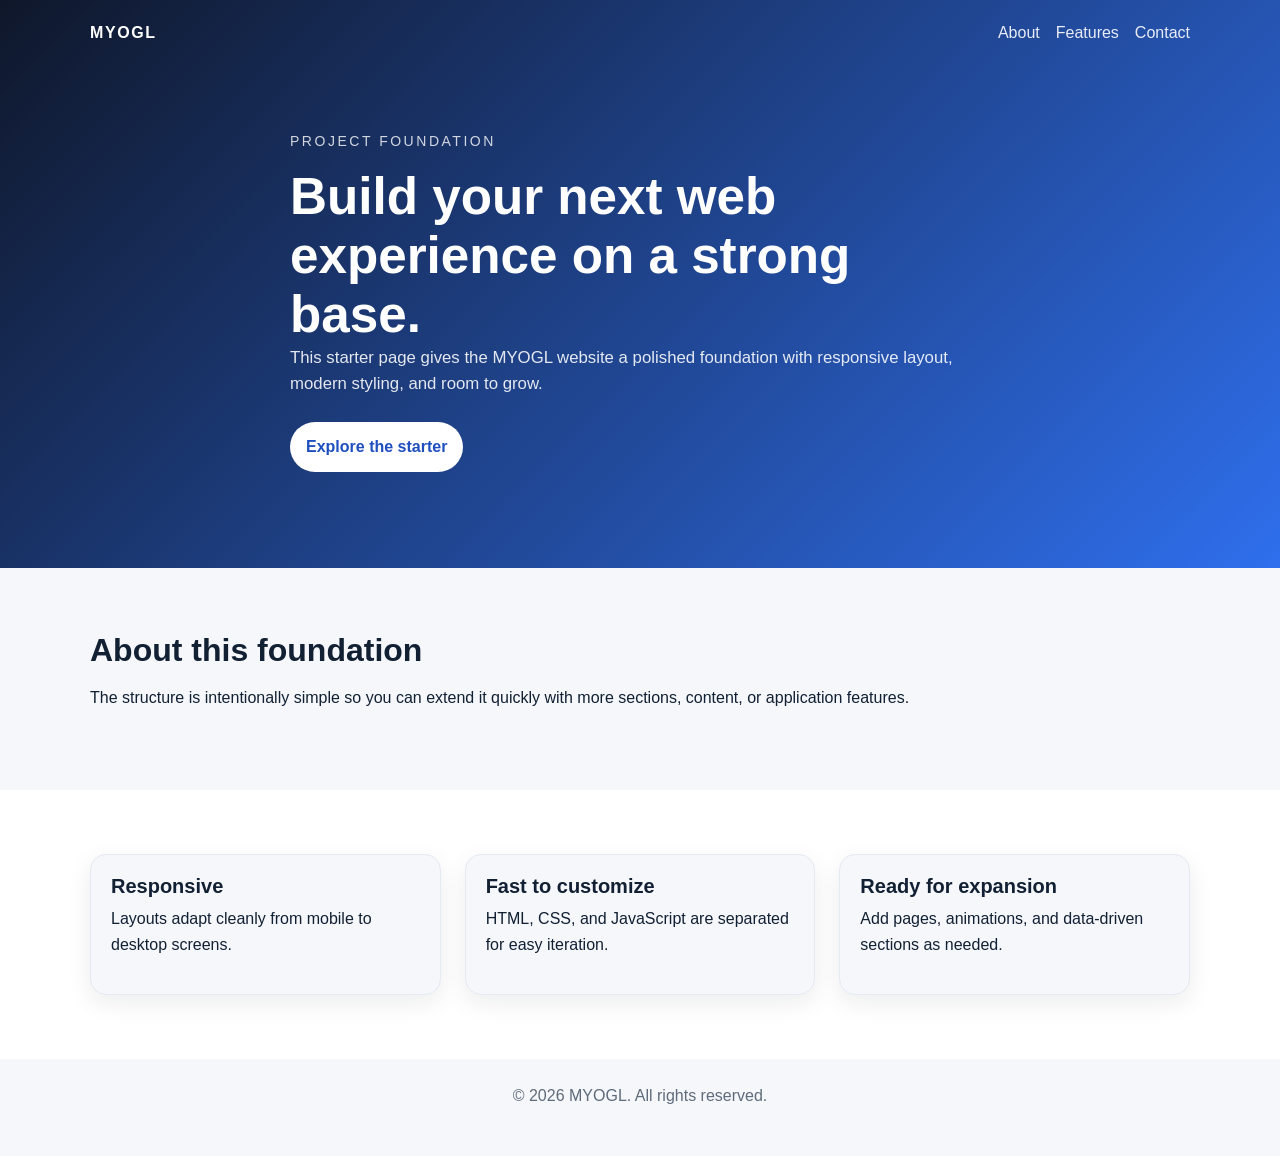
==== index.html @ d9d5124f "Create responsive header and homepage skeleton" ====
<!doctype html>
<html lang="en">
  <head>
    <meta charset="UTF-8" />
    <meta name="viewport" content="width=device-width, initial-scale=1.0" />
    <title>MYOGL | Modern Web Foundation</title>
    <meta
      name="description"
      content="A clean starting point for the MYOGL website project."
    />
    <link rel="stylesheet" href="styles.css" />
  </head>
  <body>
    <header class="hero">
      <nav class="nav container">
        <a class="brand" href="#">MYOGL</a>
        <div class="nav-links">
          <a href="#about">About</a>
          <a href="#features">Features</a>
          <a href="#contact">Contact</a>
        </div>
      </nav>

      <div class="container hero-content">
        <div>
          <p class="eyebrow">Project foundation</p>
          <h1>Build your next web experience on a strong base.</h1>
          <p class="lead">
            This starter page gives the MYOGL website a polished foundation with
            responsive layout, modern styling, and room to grow.
          </p>
          <a class="button" href="#features">Explore the starter</a>
        </div>
      </div>
    </header>

    <main>
      <section id="about" class="section container">
        <h2>About this foundation</h2>
        <p>
          The structure is intentionally simple so you can extend it quickly with
          more sections, content, or application features.
        </p>
      </section>

      <section id="features" class="section section-alt">
        <div class="container feature-grid">
          <article>
            <h3>Responsive</h3>
            <p>Layouts adapt cleanly from mobile to desktop screens.</p>
          </article>
          <article>
            <h3>Fast to customize</h3>
            <p>HTML, CSS, and JavaScript are separated for easy iteration.</p>
          </article>
          <article>
            <h3>Ready for expansion</h3>
            <p>Add pages, animations, and data-driven sections as needed.</p>
          </article>
        </div>
      </section>
    </main>

    <footer id="contact" class="footer">
      <div class="container">
        <p>© <span id="year"></span> MYOGL. All rights reserved.</p>
      </div>
    </footer>

    <script src="script.js"></script>
    <script src="assets/js/navigation.js"></script>
  </body>
</html>
---- styles.css ----
@import url("assets/css/variables.css");
@import url("assets/css/reset.css");
@import url("assets/css/base.css");
@import url("assets/css/typography.css");
@import url("assets/css/layout.css");
@import url("assets/css/navigation.css");
@import url("assets/css/responsive.css");

.eyebrow {
  text-transform: uppercase;
  letter-spacing: 0.18em;
  opacity: 0.8;
}

.lead {
  color: rgba(255, 255, 255, 0.88);
  margin-bottom: var(--space-6);
}

.button {
  display: inline-block;
  background: var(--color-white);
  color: var(--color-accent-dark);
  padding: var(--space-3) var(--space-4);
  border-radius: var(--radius-pill);
  text-decoration: none;
  font-weight: 600;
}

.feature-grid article {
  background: var(--color-bg);
  border: 1px solid var(--color-border);
  border-radius: var(--radius-lg);
  padding: var(--space-5);
  box-shadow: var(--shadow-sm);
}
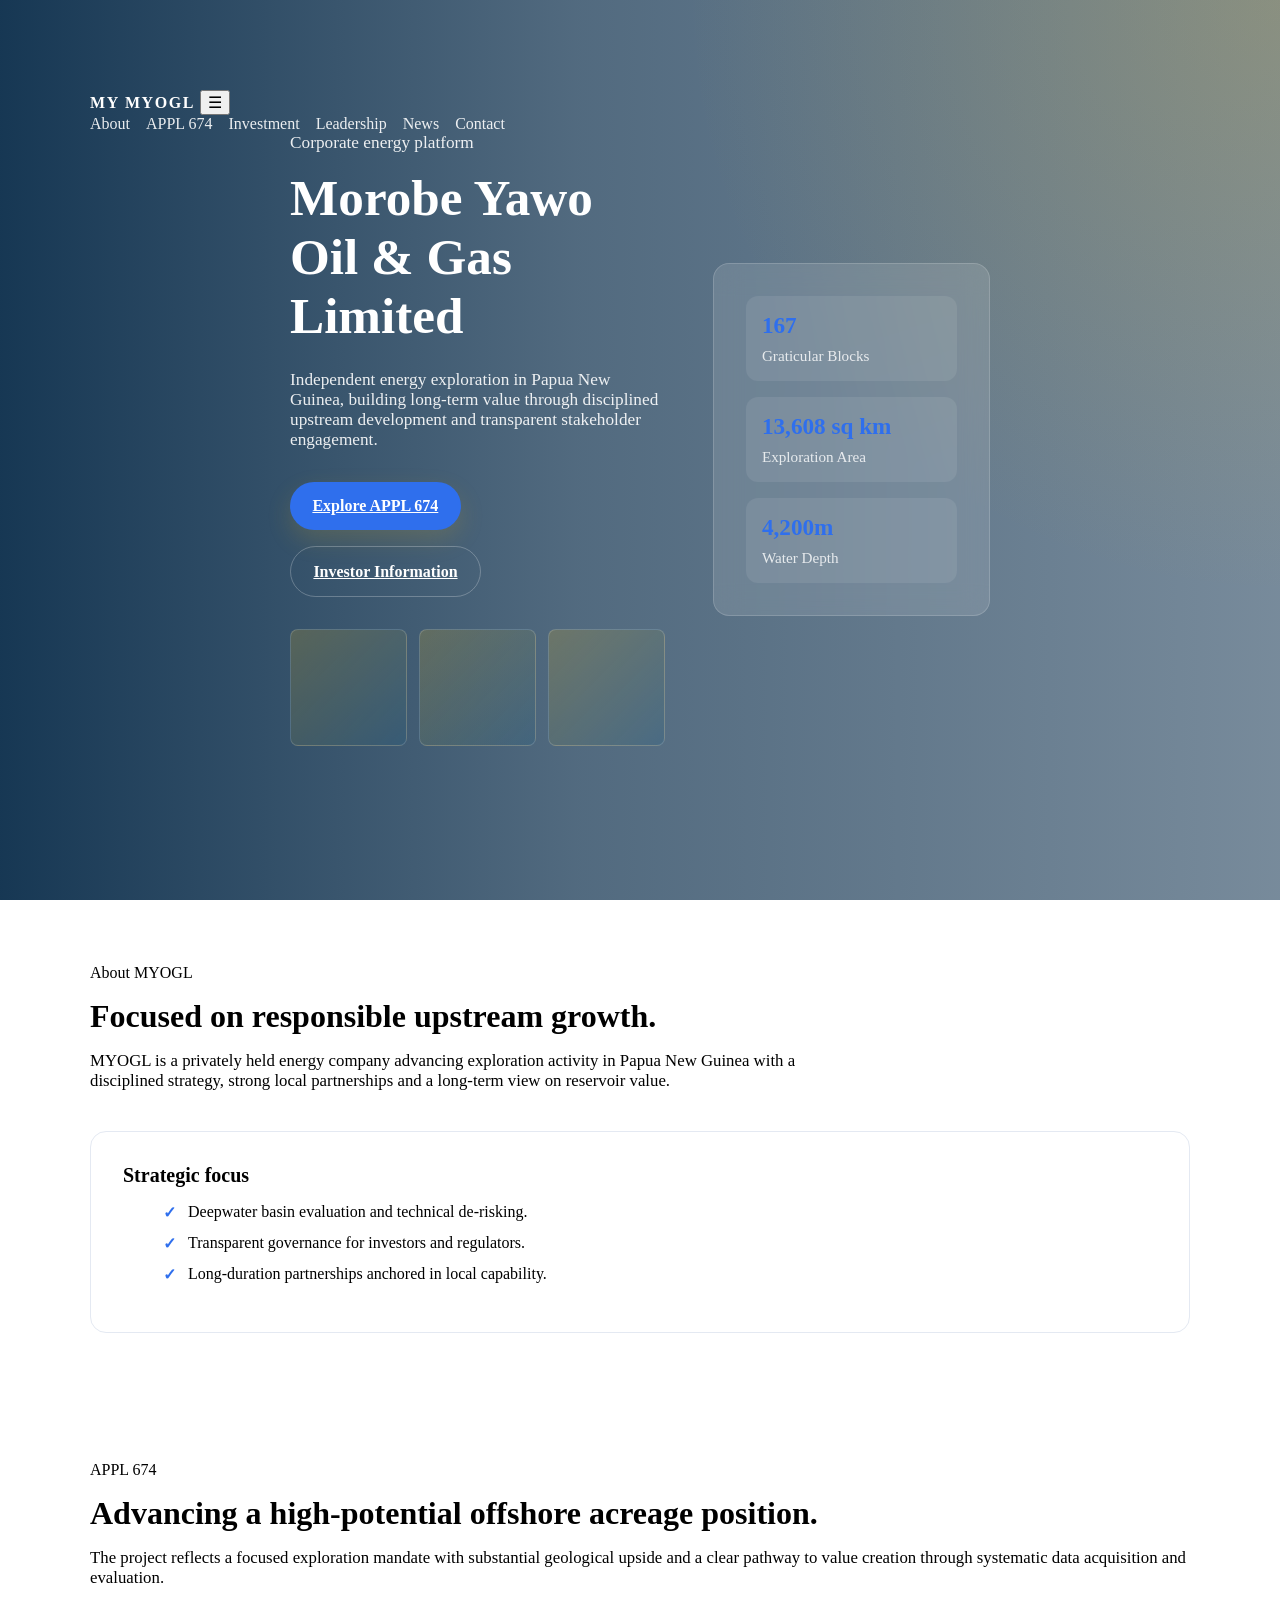
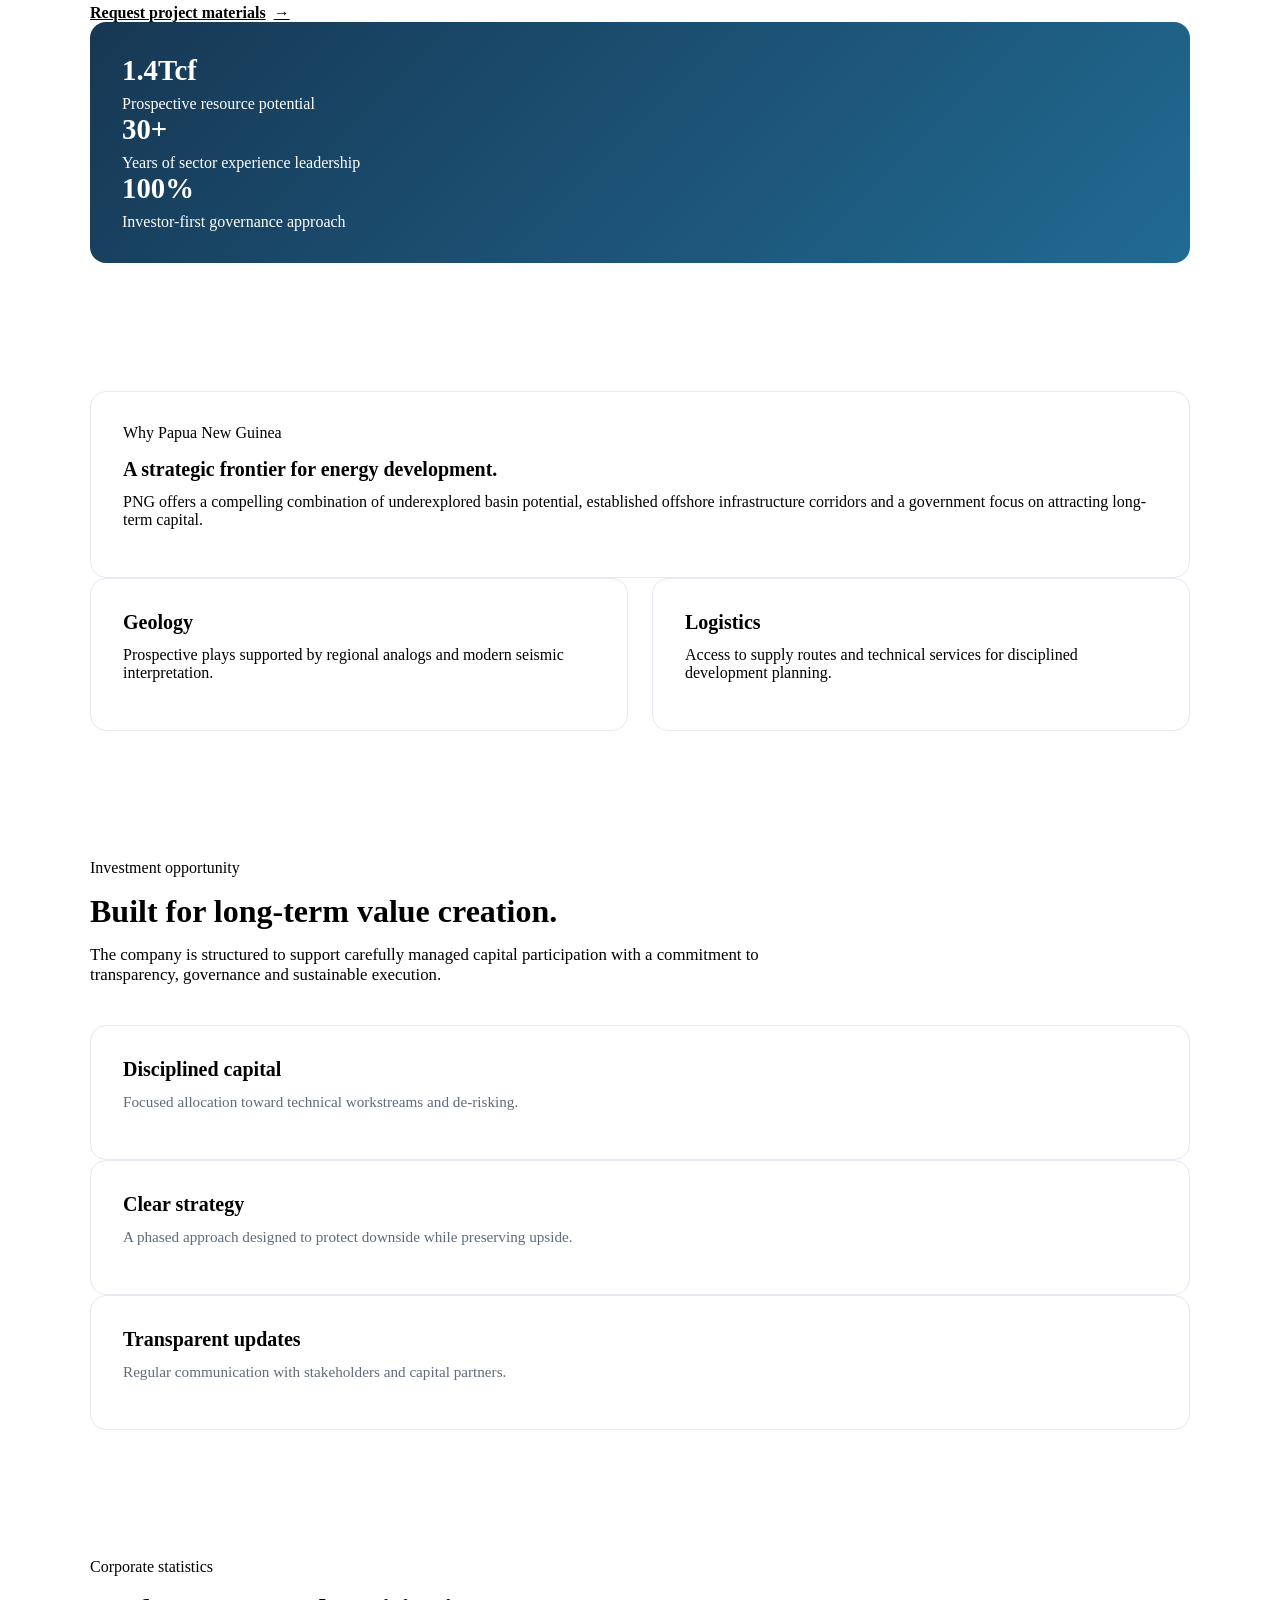
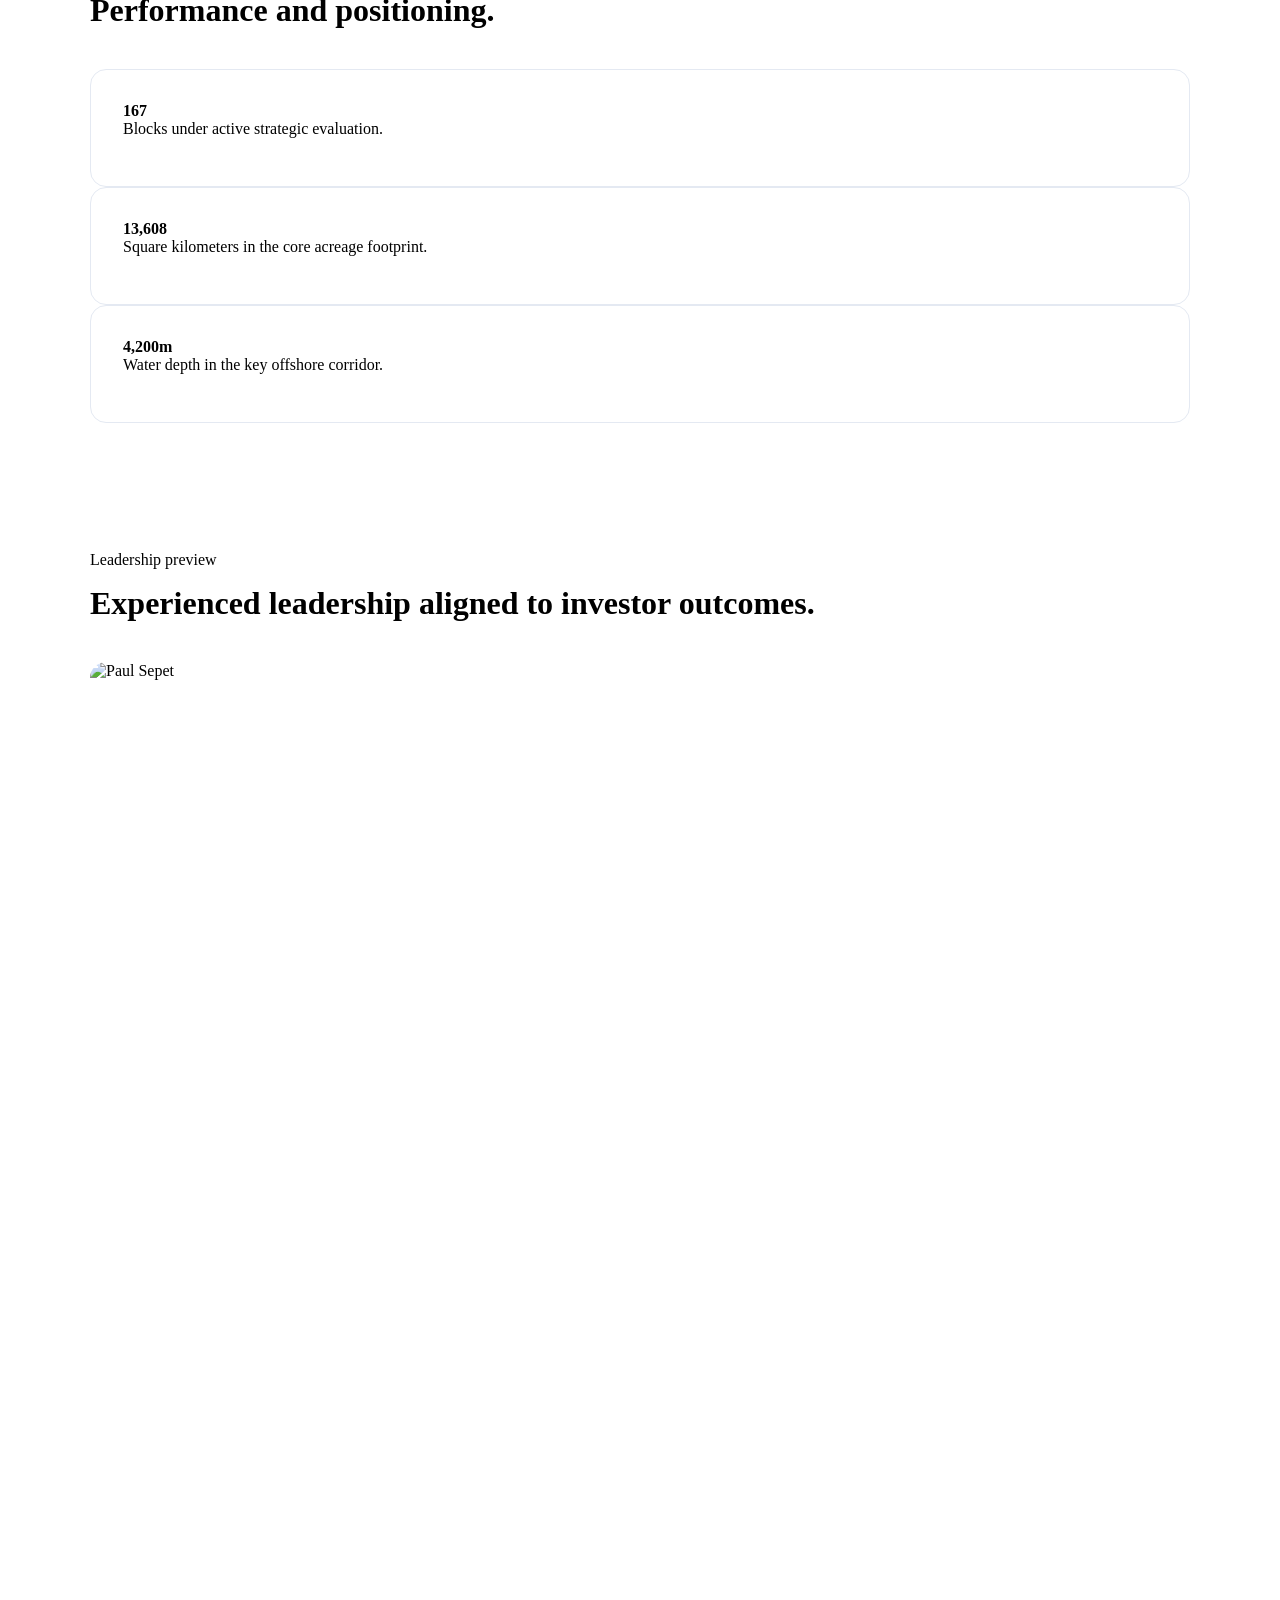
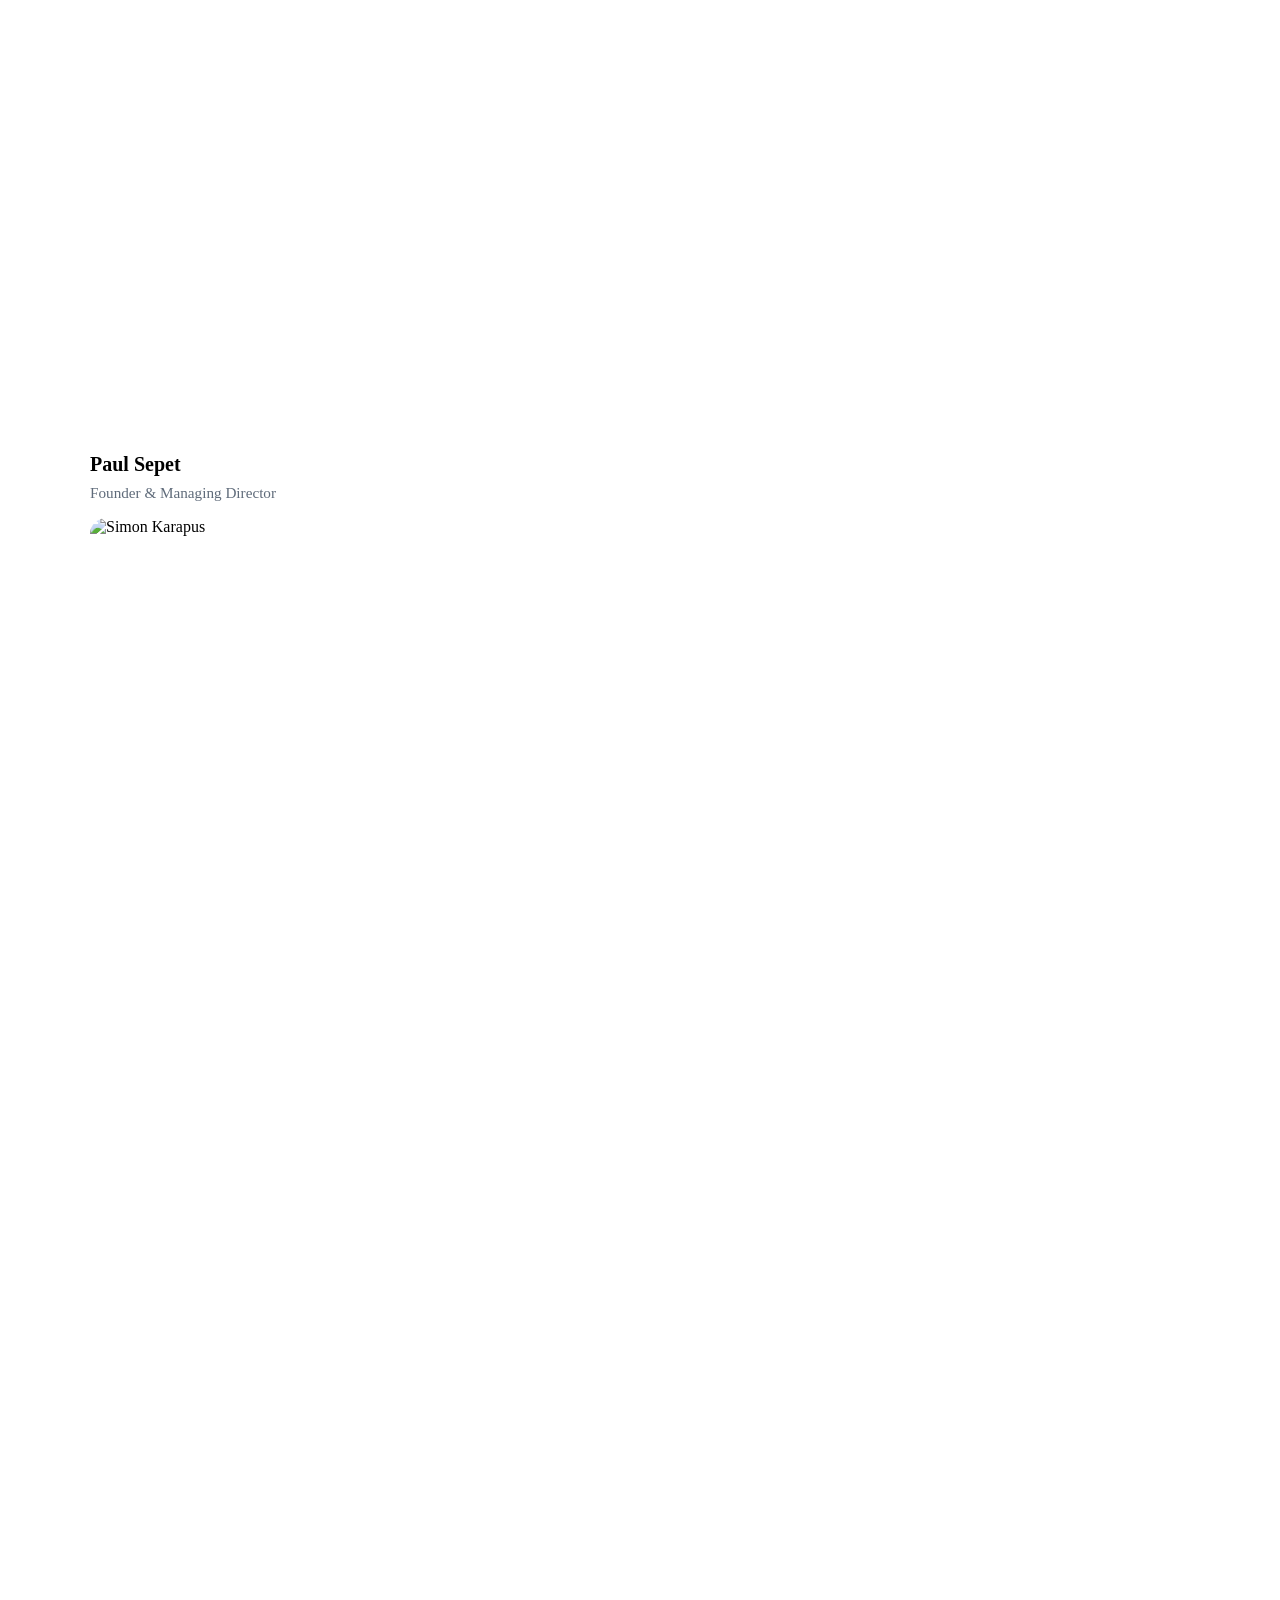
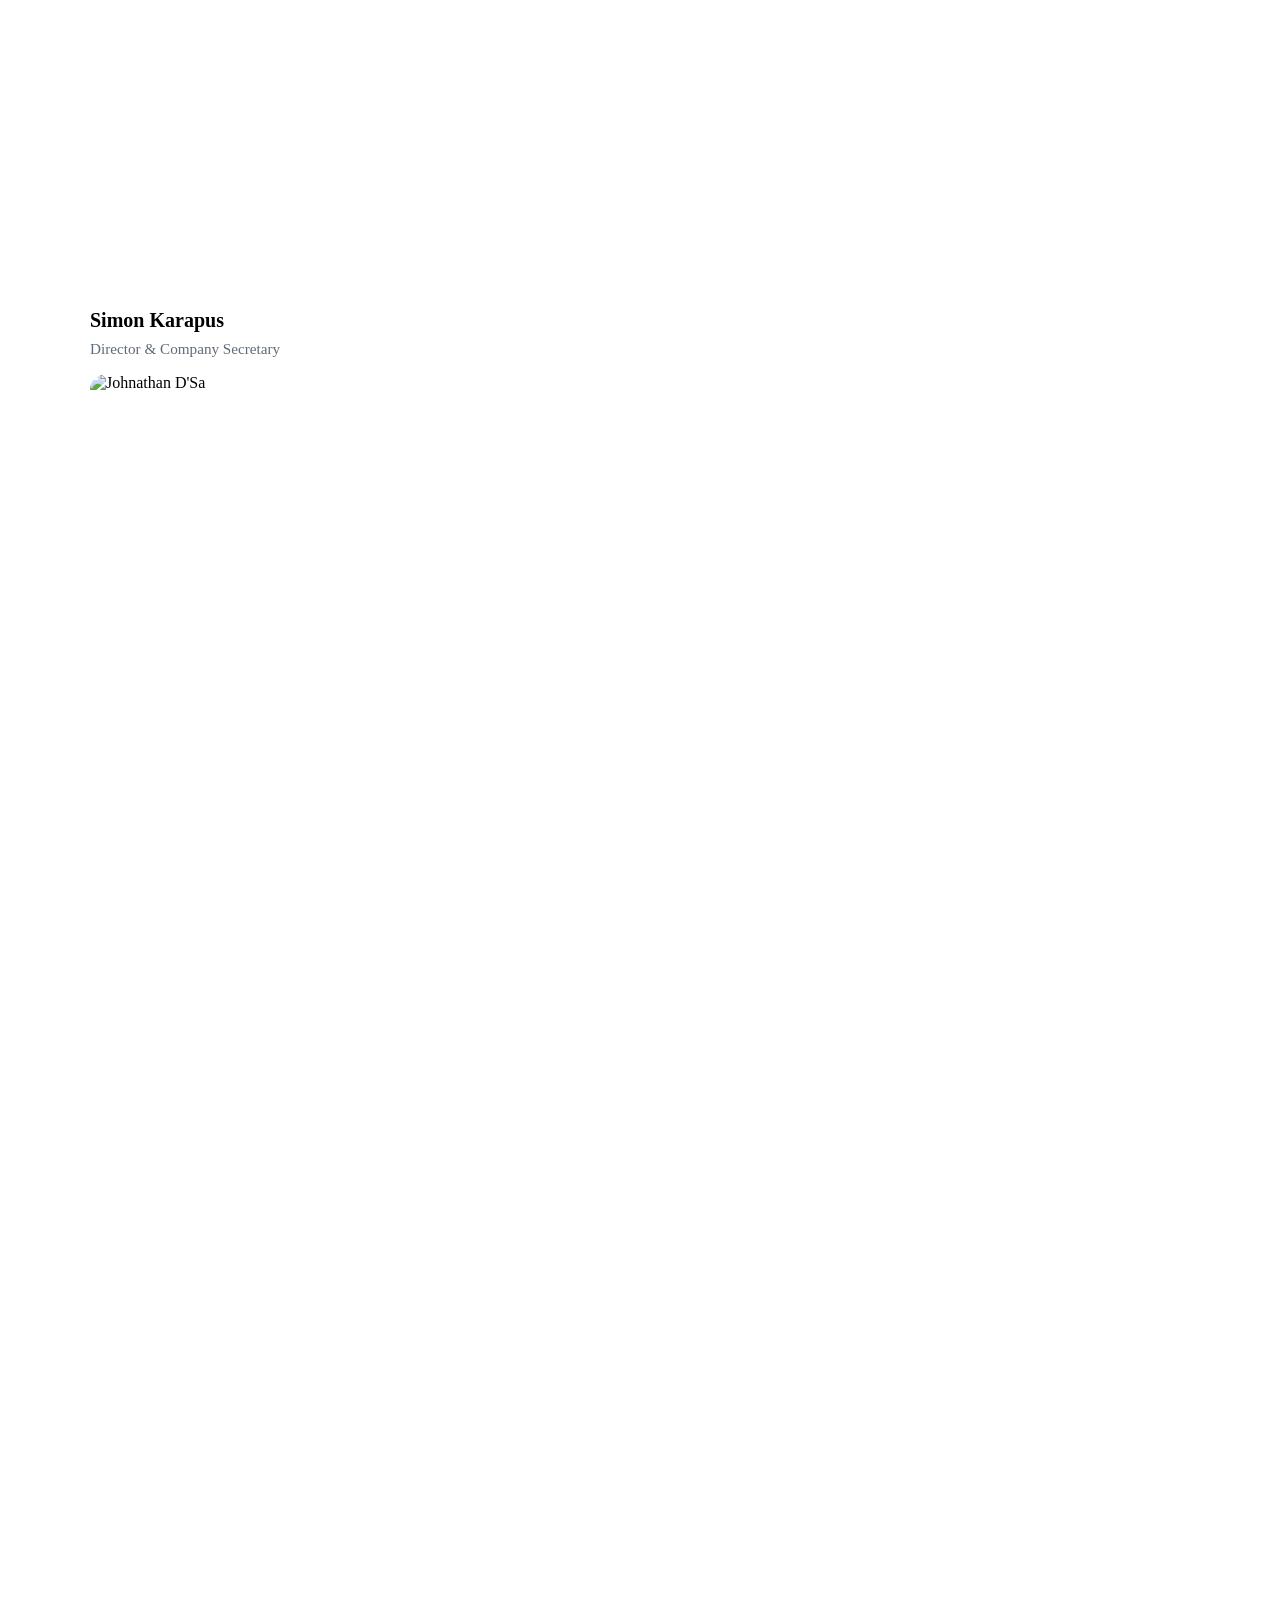
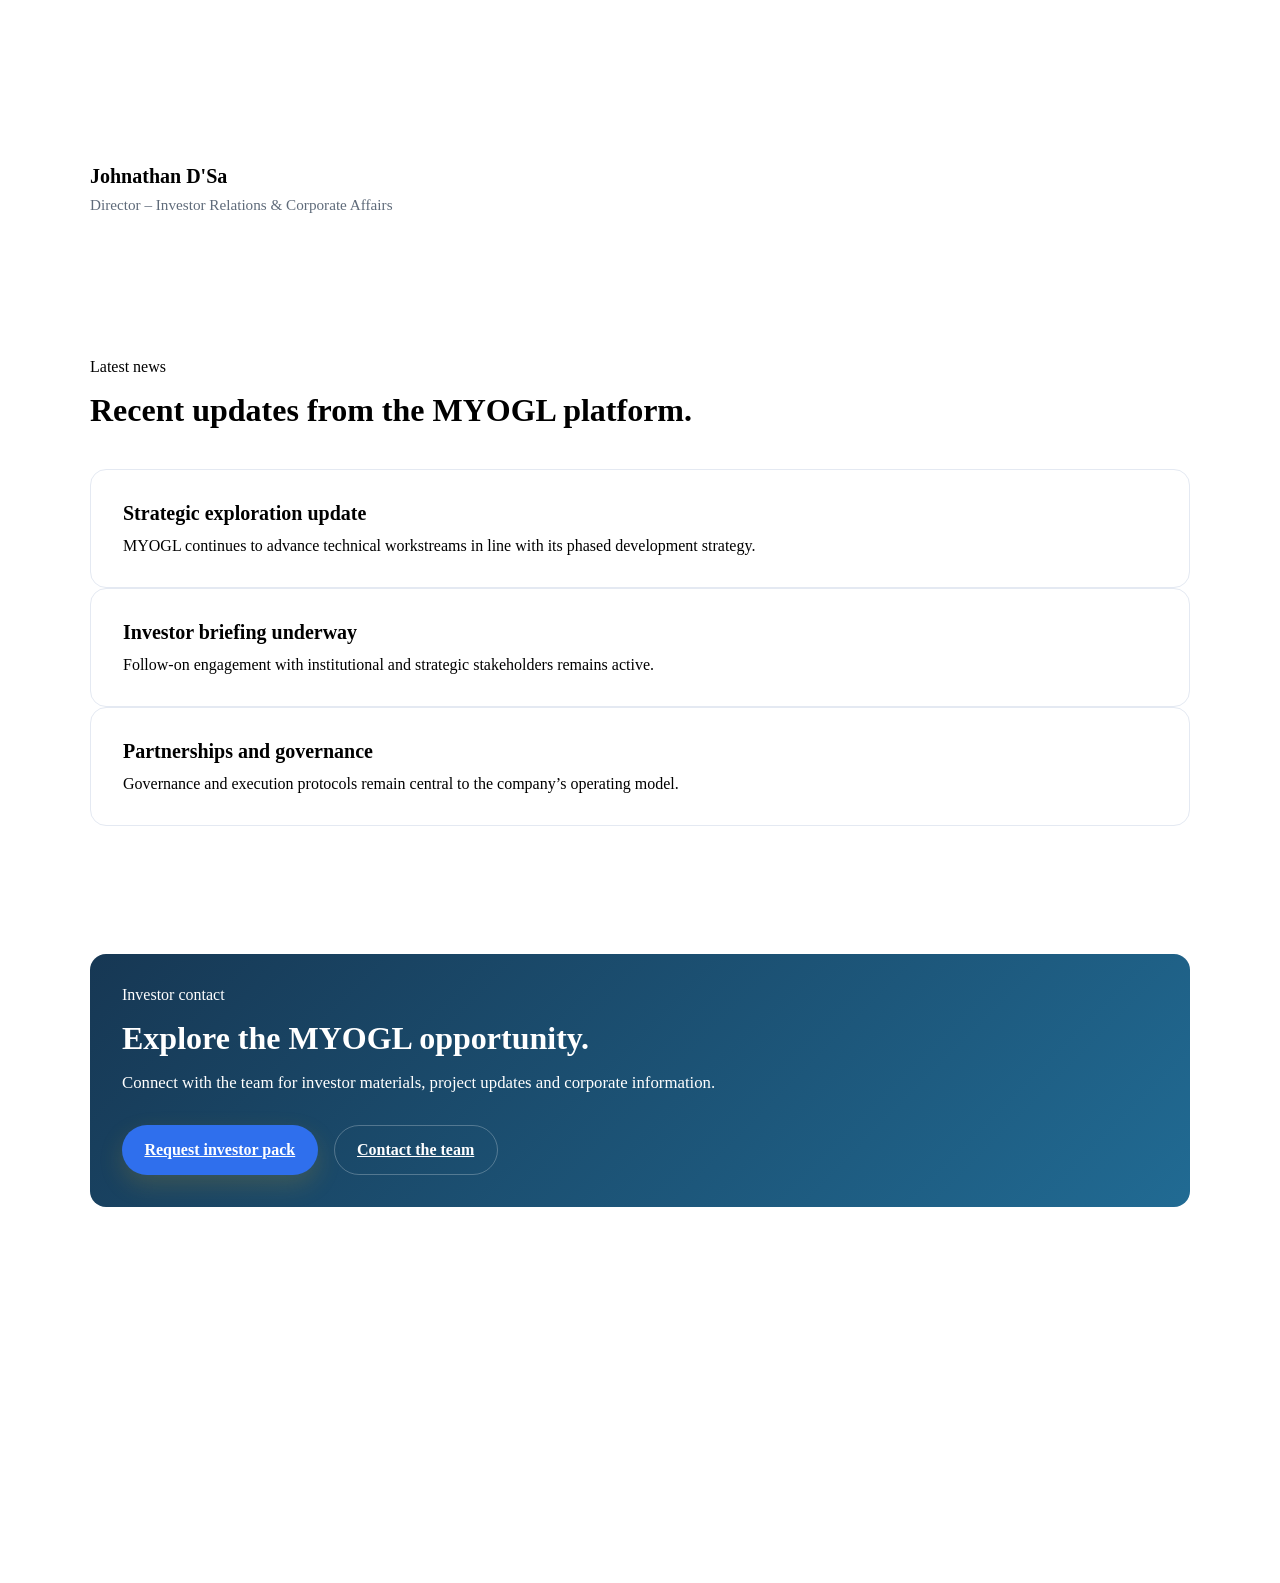
==== commit 30e29ddc: "Milestone 1 - Foundation generated by Copilot" ====
--- a/index.html
+++ b/index.html
@@ -3,71 +3,298 @@
   <head>
     <meta charset="UTF-8" />
     <meta name="viewport" content="width=device-width, initial-scale=1.0" />
-    <title>MYOGL | Modern Web Foundation</title>
-    <meta
-      name="description"
-      content="A clean starting point for the MYOGL website project."
-    />
+    <meta name="description" content="Morobe Yawo Oil & Gas Limited is an independent energy exploration company focused on Papua New Guinea and long-term value creation for investors." />
+    <meta name="keywords" content="MYOGL, oil and gas, Papua New Guinea, APPL 674, energy investment" />
+    <meta name="theme-color" content="#082b49" />
+    <title>MYOGL | Independent Energy Exploration in Papua New Guinea</title>
+    <link rel="preconnect" href="https://fonts.googleapis.com" />
+    <link rel="preconnect" href="https://fonts.gstatic.com" crossorigin />
+    <link href="https://fonts.googleapis.com/css2?family=Montserrat:wght@500;600;700;800&family=Open+Sans:wght@400;600;700&family=Roboto+Condensed:wght@700&display=swap" rel="stylesheet" />
     <link rel="stylesheet" href="styles.css" />
   </head>
   <body>
+    <!-- Header -->
     <header class="hero">
-      <nav class="nav container">
-        <a class="brand" href="#">MYOGL</a>
-        <div class="nav-links">
-          <a href="#about">About</a>
-          <a href="#features">Features</a>
-          <a href="#contact">Contact</a>
-        </div>
-      </nav>
+      <div class="site-header">
+        <div class="container navbar">
+          <a class="brand" href="#" aria-label="MYOGL home">
+            <span class="brand-mark">MY</span>
+            <span>MYOGL</span>
+          </a>
+          <button class="menu-toggle" aria-expanded="false" aria-controls="site-nav" aria-label="Open navigation">☰</button>
+          <nav id="site-nav" class="nav-links" aria-label="Primary navigation">
+            <a href="#about">About</a>
+            <a href="#appl674">APPL 674</a>
+            <a href="#investment">Investment</a>
+            <a href="#leadership">Leadership</a>
+            <a href="#news">News</a>
+            <a href="#contact">Contact</a>
+          </nav>
+        </div>
+      </div>
 
       <div class="container hero-content">
-        <div>
-          <p class="eyebrow">Project foundation</p>
-          <h1>Build your next web experience on a strong base.</h1>
-          <p class="lead">
-            This starter page gives the MYOGL website a polished foundation with
-            responsive layout, modern styling, and room to grow.
-          </p>
-          <a class="button" href="#features">Explore the starter</a>
+        <div class="hero-copy">
+          <p class="section-label">Corporate energy platform</p>
+          <h1>Morobe Yawo Oil &amp; Gas Limited</h1>
+          <p class="lead">Independent energy exploration in Papua New Guinea, building long-term value through disciplined upstream development and transparent stakeholder engagement.</p>
+          <div class="hero-actions">
+            <a class="button" href="#appl674">Explore APPL 674</a>
+            <a class="button-secondary" href="#investment">Investor Information</a>
+          </div>
+          <div class="hero-grid" aria-hidden="true">
+            <div class="hero-block"></div>
+            <div class="hero-block"></div>
+            <div class="hero-block"></div>
+          </div>
+        </div>
+
+        <div class="hero-panel reveal">
+          <div class="hero-stats">
+            <div class="hero-stat">
+              <span class="stat-number">167</span>
+              <span class="stat-label">Graticular Blocks</span>
+            </div>
+            <div class="hero-stat">
+              <span class="stat-number">13,608 sq km</span>
+              <span class="stat-label">Exploration Area</span>
+            </div>
+            <div class="hero-stat">
+              <span class="stat-number">4,200m</span>
+              <span class="stat-label">Water Depth</span>
+            </div>
+          </div>
         </div>
       </div>
     </header>
 
+    <!-- Main content -->
     <main>
-      <section id="about" class="section container">
-        <h2>About this foundation</h2>
-        <p>
-          The structure is intentionally simple so you can extend it quickly with
-          more sections, content, or application features.
-        </p>
-      </section>
-
-      <section id="features" class="section section-alt">
-        <div class="container feature-grid">
-          <article>
-            <h3>Responsive</h3>
-            <p>Layouts adapt cleanly from mobile to desktop screens.</p>
-          </article>
-          <article>
-            <h3>Fast to customize</h3>
-            <p>HTML, CSS, and JavaScript are separated for easy iteration.</p>
-          </article>
-          <article>
-            <h3>Ready for expansion</h3>
-            <p>Add pages, animations, and data-driven sections as needed.</p>
-          </article>
+      <!-- About section -->
+      <section id="about" class="section">
+        <div class="container two-column">
+          <div class="section-intro reveal">
+            <p class="section-label">About MYOGL</p>
+            <h2>Focused on responsible upstream growth.</h2>
+            <p class="lead">MYOGL is a privately held energy company advancing exploration activity in Papua New Guinea with a disciplined strategy, strong local partnerships and a long-term view on reservoir value.</p>
+          </div>
+          <div class="info-card reveal">
+            <h3 class="card-title">Strategic focus</h3>
+            <ul class="list-check">
+              <li>Deepwater basin evaluation and technical de-risking.</li>
+              <li>Transparent governance for investors and regulators.</li>
+              <li>Long-duration partnerships anchored in local capability.</li>
+            </ul>
+          </div>
+        </div>
+      </section>
+
+      <!-- APPL 674 section -->
+      <section id="appl674" class="section section-surface">
+        <div class="container two-column">
+          <div class="reveal">
+            <p class="section-label">APPL 674</p>
+            <h2>Advancing a high-potential offshore acreage position.</h2>
+            <p class="lead">The project reflects a focused exploration mandate with substantial geological upside and a clear pathway to value creation through systematic data acquisition and evaluation.</p>
+            <a class="link-arrow" href="#contact">Request project materials</a>
+          </div>
+          <div class="panel-accent reveal">
+            <div class="stats-grid">
+              <div class="metric">
+                <strong>1.4Tcf</strong>
+                <span>Prospective resource potential</span>
+              </div>
+              <div class="metric">
+                <strong>30+</strong>
+                <span>Years of sector experience leadership</span>
+              </div>
+              <div class="metric">
+                <strong>100%</strong>
+                <span>Investor-first governance approach</span>
+              </div>
+            </div>
+          </div>
+        </div>
+      </section>
+
+      <!-- PNG section -->
+      <section class="section">
+        <div class="container grid-2">
+          <div class="info-card reveal">
+            <p class="section-label">Why Papua New Guinea</p>
+            <h3 class="card-title">A strategic frontier for energy development.</h3>
+            <p>PNG offers a compelling combination of underexplored basin potential, established offshore infrastructure corridors and a government focus on attracting long-term capital.</p>
+          </div>
+          <div class="card-list two reveal">
+            <div class="info-card">
+              <h3 class="card-title">Geology</h3>
+              <p>Prospective plays supported by regional analogs and modern seismic interpretation.</p>
+            </div>
+            <div class="info-card">
+              <h3 class="card-title">Logistics</h3>
+              <p>Access to supply routes and technical services for disciplined development planning.</p>
+            </div>
+          </div>
+        </div>
+      </section>
+
+      <!-- Investment section -->
+      <section id="investment" class="section section-surface">
+        <div class="container section-grid">
+          <div class="section-intro reveal">
+            <p class="section-label">Investment opportunity</p>
+            <h2>Built for long-term value creation.</h2>
+            <p class="lead">The company is structured to support carefully managed capital participation with a commitment to transparency, governance and sustainable execution.</p>
+          </div>
+          <div class="grid-3 reveal">
+            <div class="stat-card">
+              <h3 class="card-title">Disciplined capital</h3>
+              <p class="card-meta">Focused allocation toward technical workstreams and de-risking.</p>
+            </div>
+            <div class="stat-card">
+              <h3 class="card-title">Clear strategy</h3>
+              <p class="card-meta">A phased approach designed to protect downside while preserving upside.</p>
+            </div>
+            <div class="stat-card">
+              <h3 class="card-title">Transparent updates</h3>
+              <p class="card-meta">Regular communication with stakeholders and capital partners.</p>
+            </div>
+          </div>
+        </div>
+      </section>
+
+      <!-- Corporate statistics -->
+      <section class="section">
+        <div class="container section-grid">
+          <div class="section-intro reveal">
+            <p class="section-label">Corporate statistics</p>
+            <h2>Performance and positioning.</h2>
+          </div>
+          <div class="stats-grid reveal">
+            <div class="stat-card">
+              <strong>167</strong>
+              <p>Blocks under active strategic evaluation.</p>
+            </div>
+            <div class="stat-card">
+              <strong>13,608</strong>
+              <p>Square kilometers in the core acreage footprint.</p>
+            </div>
+            <div class="stat-card">
+              <strong>4,200m</strong>
+              <p>Water depth in the key offshore corridor.</p>
+            </div>
+          </div>
+        </div>
+      </section>
+
+      <!-- Leadership preview -->
+      <section id="leadership" class="section section-surface">
+        <div class="container section-grid">
+          <div class="section-intro reveal">
+            <p class="section-label">Leadership preview</p>
+            <h2>Experienced leadership aligned to investor outcomes.</h2>
+          </div>
+          <div class="grid-3 reveal">
+            <article class="leadership-card">
+              <img src="images/leadership/paul-sepet.jpg" alt="Paul Sepet" />
+              <div>
+                <h3>Paul Sepet</h3>
+                <p class="card-meta">Founder &amp; Managing Director</p>
+              </div>
+            </article>
+            <article class="leadership-card">
+              <img src="images/leadership/simon-karapus.jpg" alt="Simon Karapus" />
+              <div>
+                <h3>Simon Karapus</h3>
+                <p class="card-meta">Director &amp; Company Secretary</p>
+              </div>
+            </article>
+            <article class="leadership-card">
+              <img src="images/leadership/johnathan-dsa.jpg" alt="Johnathan D'Sa" />
+              <div>
+                <h3>Johnathan D'Sa</h3>
+                <p class="card-meta">Director – Investor Relations &amp; Corporate Affairs</p>
+              </div>
+            </article>
+          </div>
+        </div>
+      </section>
+
+      <!-- News -->
+      <section id="news" class="section">
+        <div class="container section-grid">
+          <div class="section-intro reveal">
+            <p class="section-label">Latest news</p>
+            <h2>Recent updates from the MYOGL platform.</h2>
+          </div>
+          <div class="grid-3 reveal">
+            <article class="news-card">
+              <h3 class="card-title">Strategic exploration update</h3>
+              <p>MYOGL continues to advance technical workstreams in line with its phased development strategy.</p>
+            </article>
+            <article class="news-card">
+              <h3 class="card-title">Investor briefing underway</h3>
+              <p>Follow-on engagement with institutional and strategic stakeholders remains active.</p>
+            </article>
+            <article class="news-card">
+              <h3 class="card-title">Partnerships and governance</h3>
+              <p>Governance and execution protocols remain central to the company’s operating model.</p>
+            </article>
+          </div>
+        </div>
+      </section>
+
+      <!-- CTA -->
+      <section id="contact" class="section">
+        <div class="container">
+          <div class="panel-accent reveal">
+            <div class="two-column">
+              <div>
+                <p class="section-label">Investor contact</p>
+                <h2>Explore the MYOGL opportunity.</h2>
+                <p class="lead">Connect with the team for investor materials, project updates and corporate information.</p>
+              </div>
+              <div class="hero-actions">
+                <a class="button" href="mailto:investors@myogl.com">Request investor pack</a>
+                <a class="button-secondary" href="mailto:contact@myogl.com">Contact the team</a>
+              </div>
+            </div>
+          </div>
         </div>
       </section>
     </main>
 
-    <footer id="contact" class="footer">
-      <div class="container">
-        <p>© <span id="year"></span> MYOGL. All rights reserved.</p>
+    <!-- Footer -->
+    <footer class="site-footer">
+      <div class="container footer-grid">
+        <div>
+          <h3>MYOGL</h3>
+          <p>Independent energy exploration in Papua New Guinea.</p>
+        </div>
+        <div>
+          <h3>Explore</h3>
+          <div class="footer-nav">
+            <a href="#about">About</a>
+            <a href="#appl674">APPL 674</a>
+            <a href="#investment">Investment</a>
+          </div>
+        </div>
+        <div>
+          <h3>Contact</h3>
+          <div class="footer-nav">
+            <a href="mailto:contact@myogl.com">contact@myogl.com</a>
+            <a href="tel:+67500000000">+675 0000 0000</a>
+            <a href="#">Port Moresby, PNG</a>
+          </div>
+        </div>
+      </div>
+      <div class="container footer-note">
+        <p>© 2026 MYOGL. All rights reserved. <a href="#">Privacy</a> · <a href="#">Disclaimer</a></p>
       </div>
     </footer>
 
-    <script src="script.js"></script>
     <script src="assets/js/navigation.js"></script>
+    <script src="assets/js/animations.js"></script>
+    <script src="assets/js/main.js"></script>
   </body>
 </html>
--- a/styles.css
+++ b/styles.css
@@ -1,36 +1 @@
-@import url("assets/css/variables.css");
-@import url("assets/css/reset.css");
-@import url("assets/css/base.css");
-@import url("assets/css/typography.css");
-@import url("assets/css/layout.css");
-@import url("assets/css/navigation.css");
-@import url("assets/css/responsive.css");
-
-.eyebrow {
-  text-transform: uppercase;
-  letter-spacing: 0.18em;
-  opacity: 0.8;
-}
-
-.lead {
-  color: rgba(255, 255, 255, 0.88);
-  margin-bottom: var(--space-6);
-}
-
-.button {
-  display: inline-block;
-  background: var(--color-white);
-  color: var(--color-accent-dark);
-  padding: var(--space-3) var(--space-4);
-  border-radius: var(--radius-pill);
-  text-decoration: none;
-  font-weight: 600;
-}
-
-.feature-grid article {
-  background: var(--color-bg);
-  border: 1px solid var(--color-border);
-  border-radius: var(--radius-lg);
-  padding: var(--space-5);
-  box-shadow: var(--shadow-sm);
-}
+@import url("assets/css/style.css");
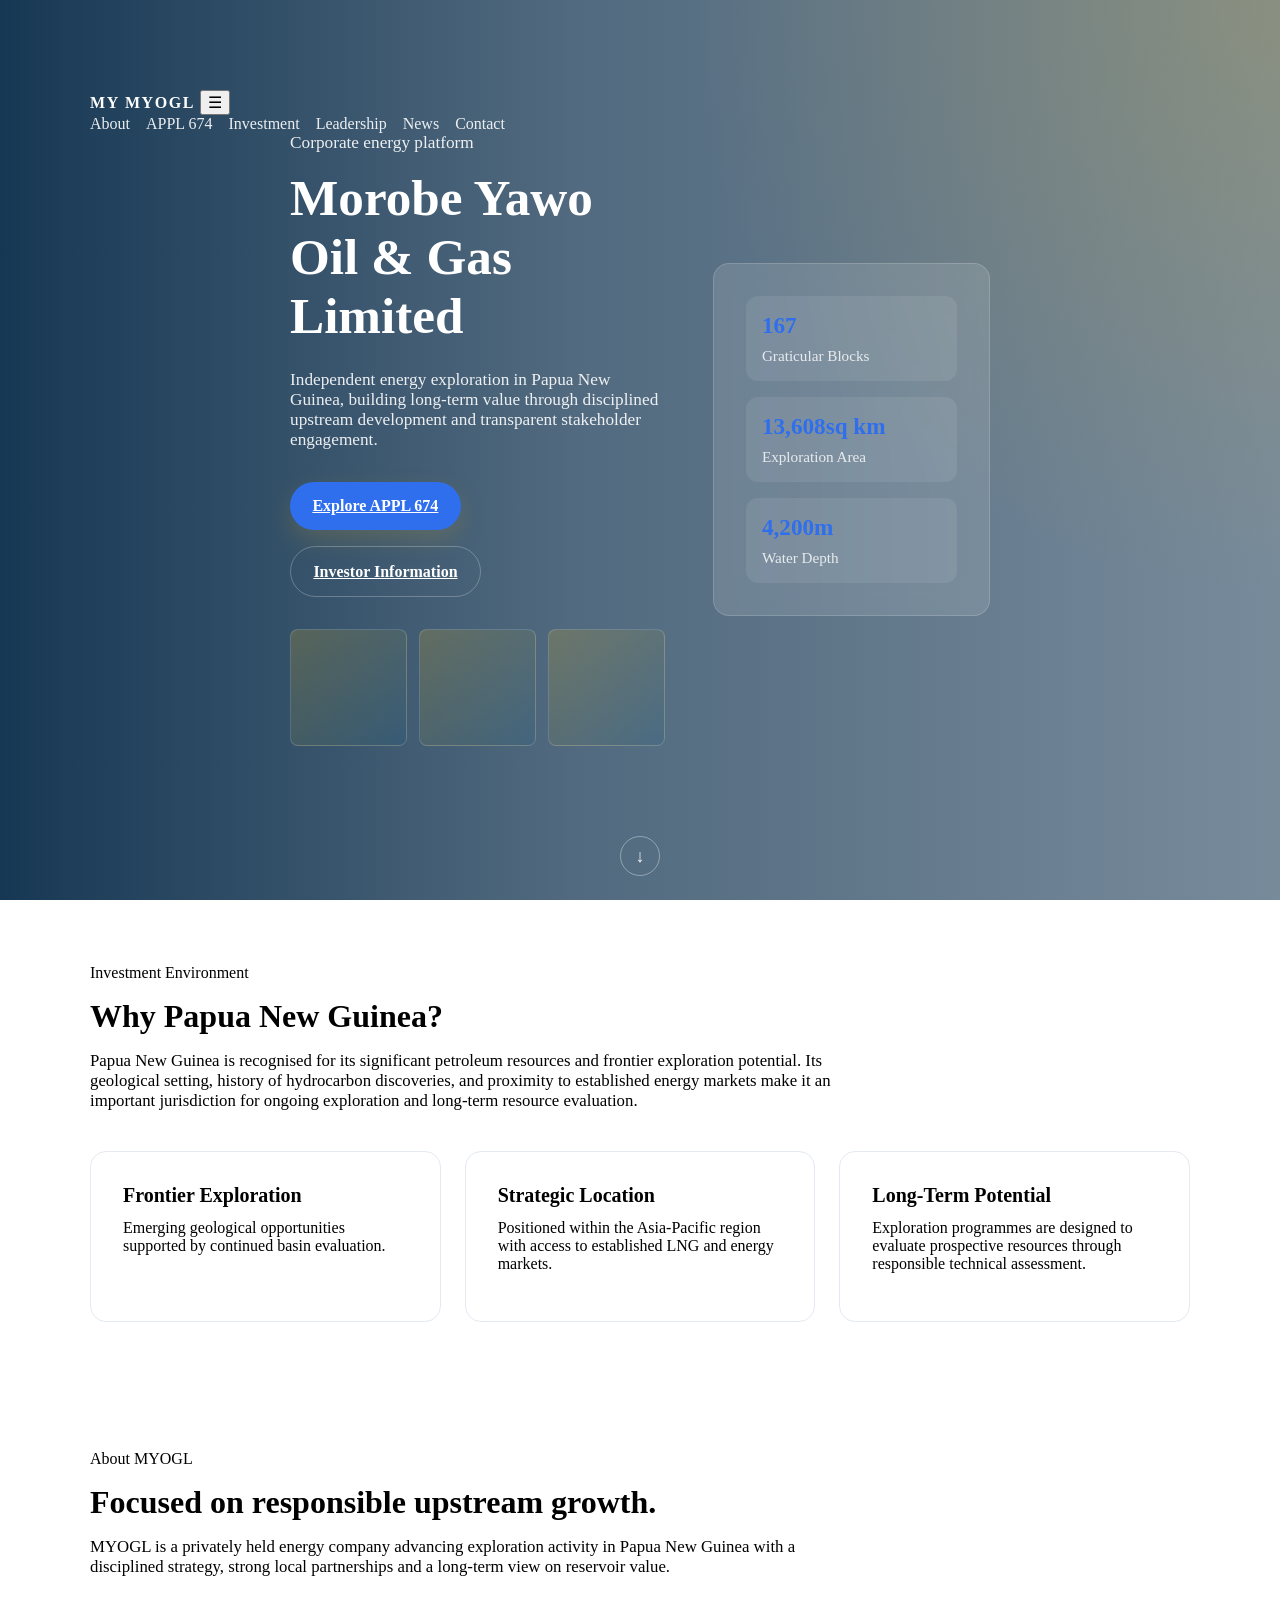
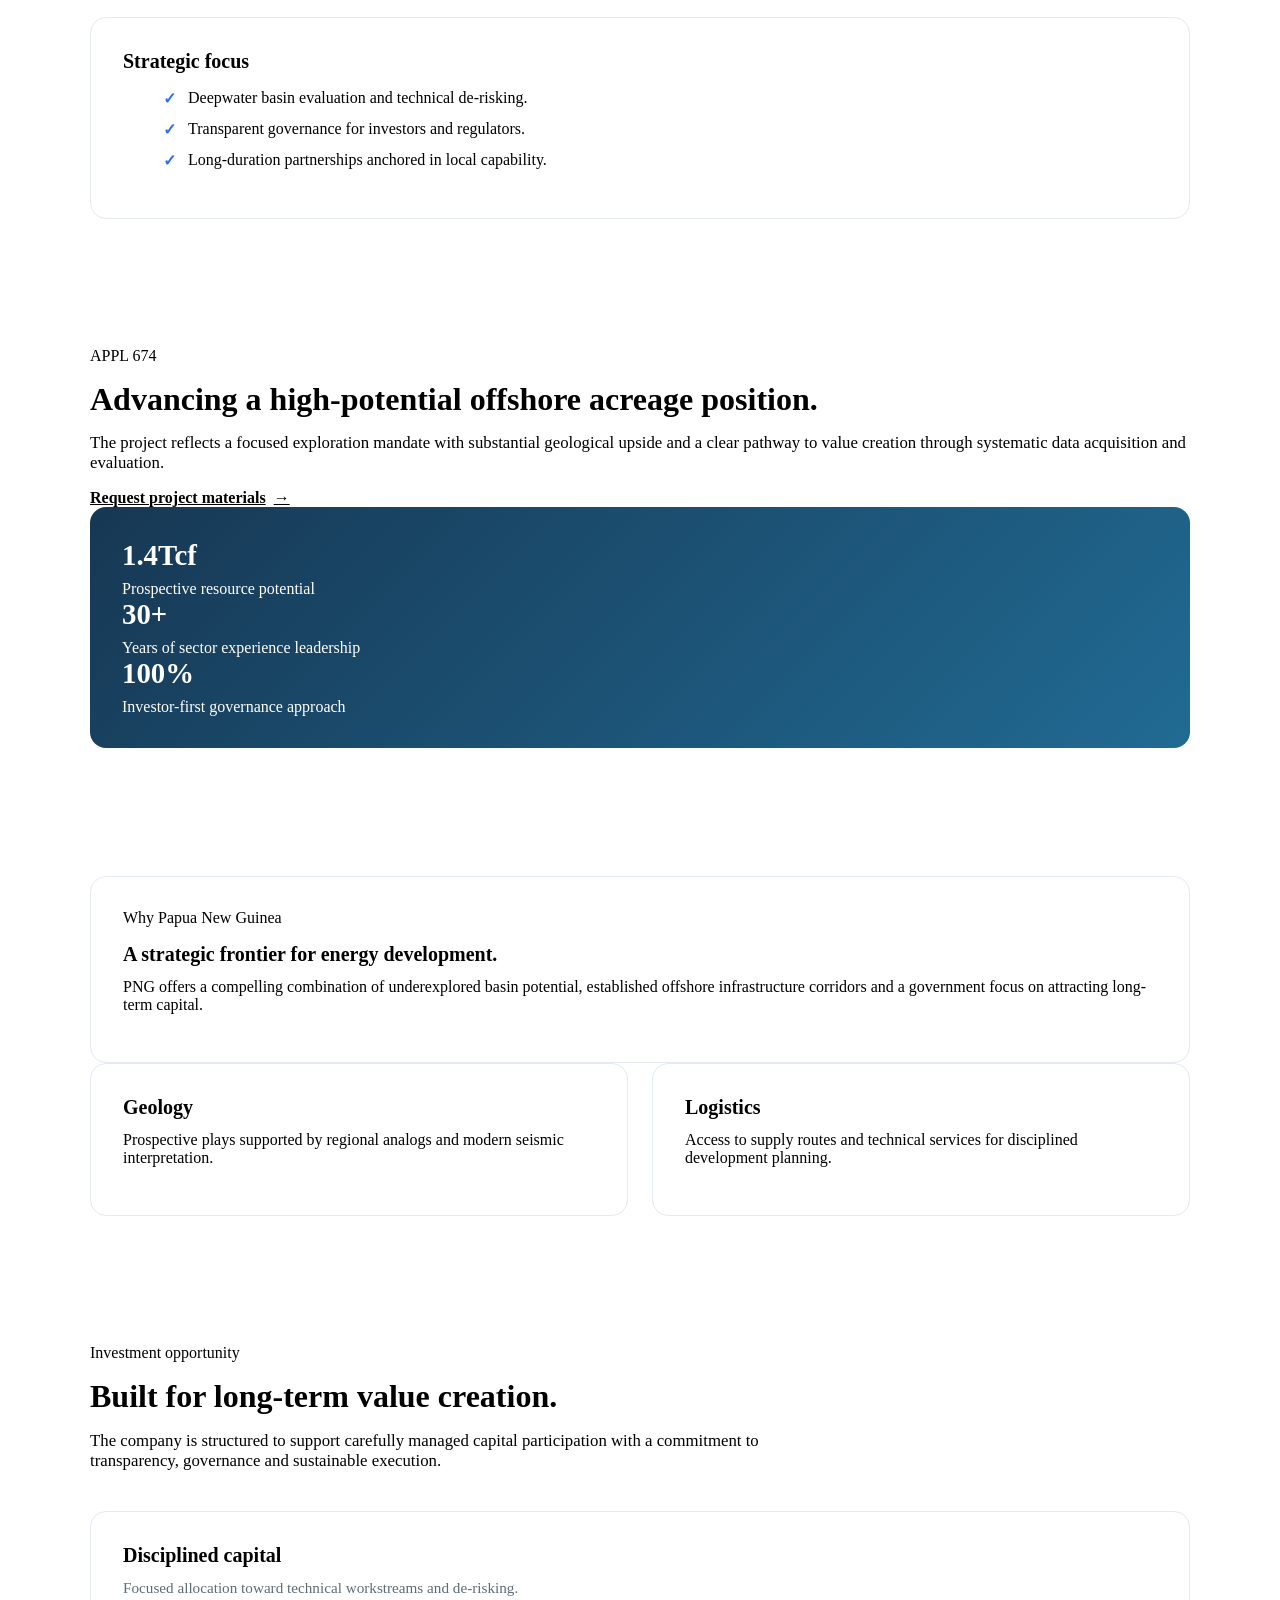
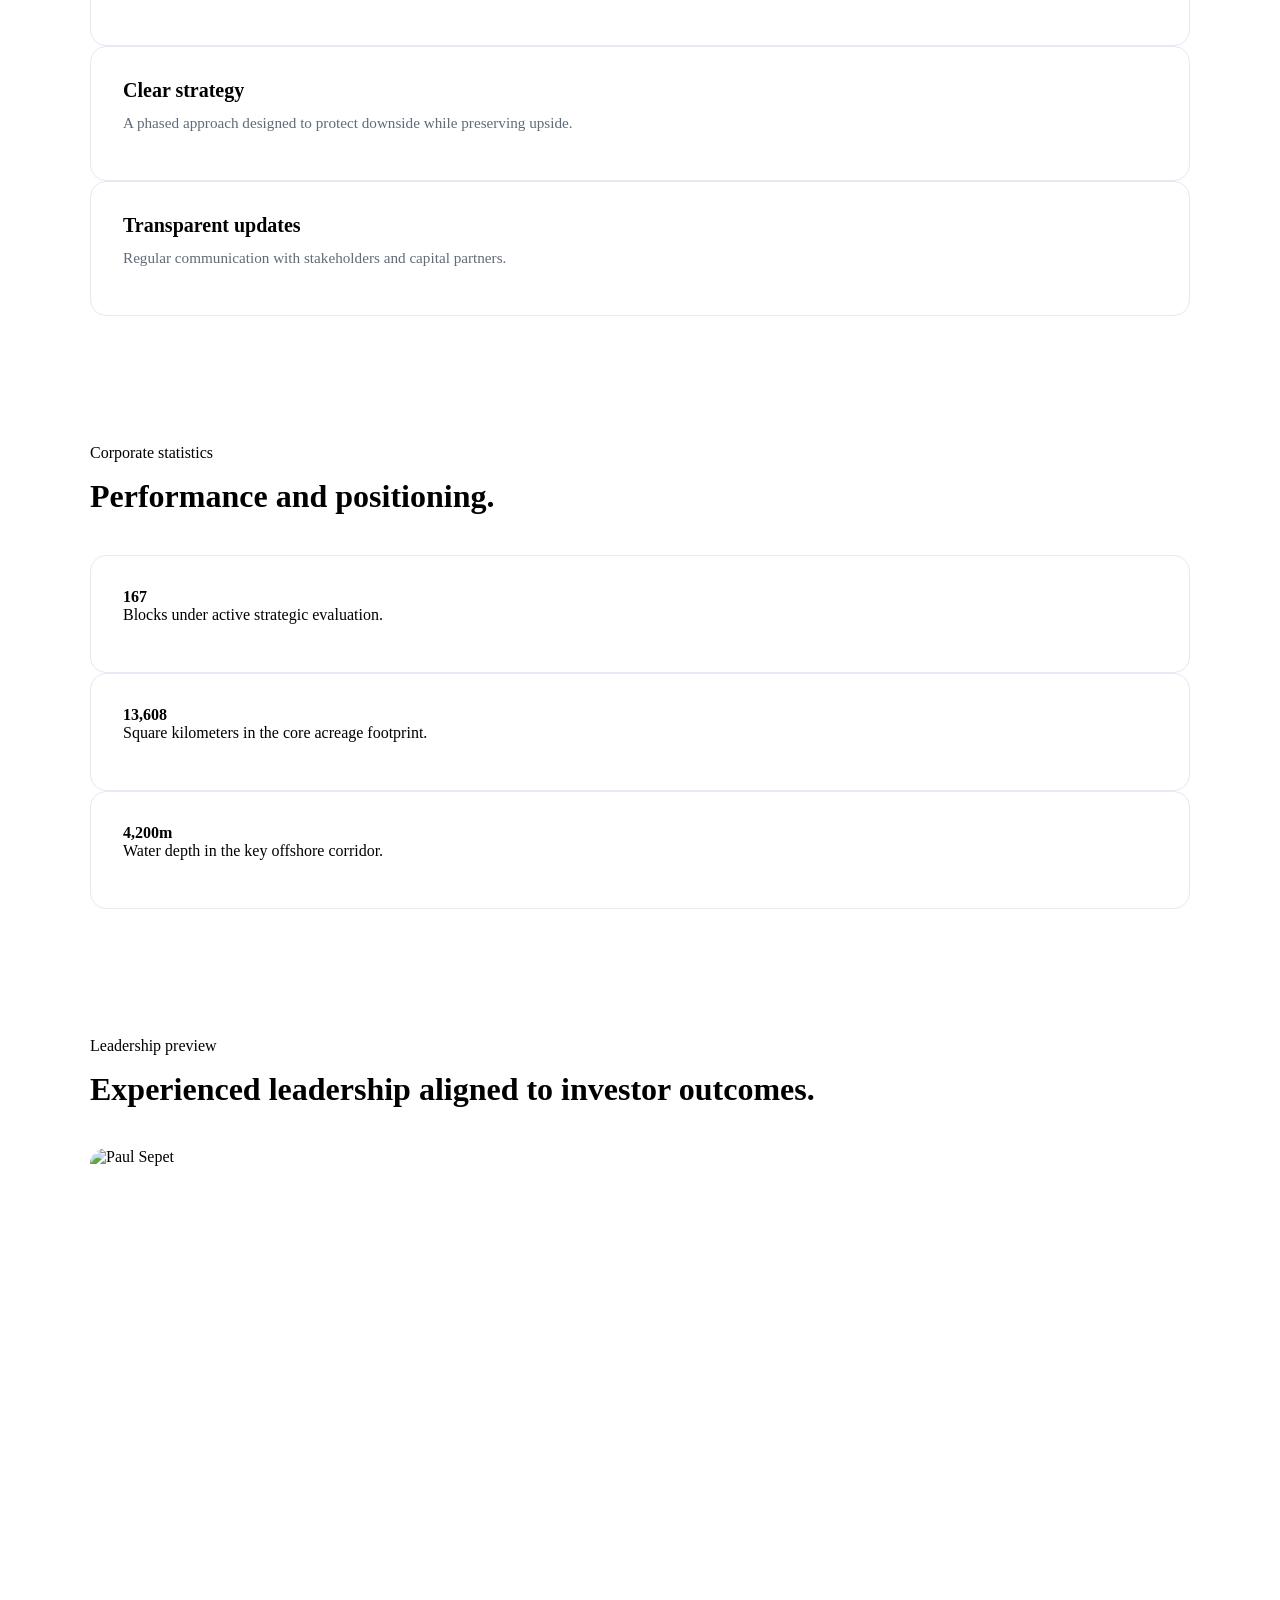
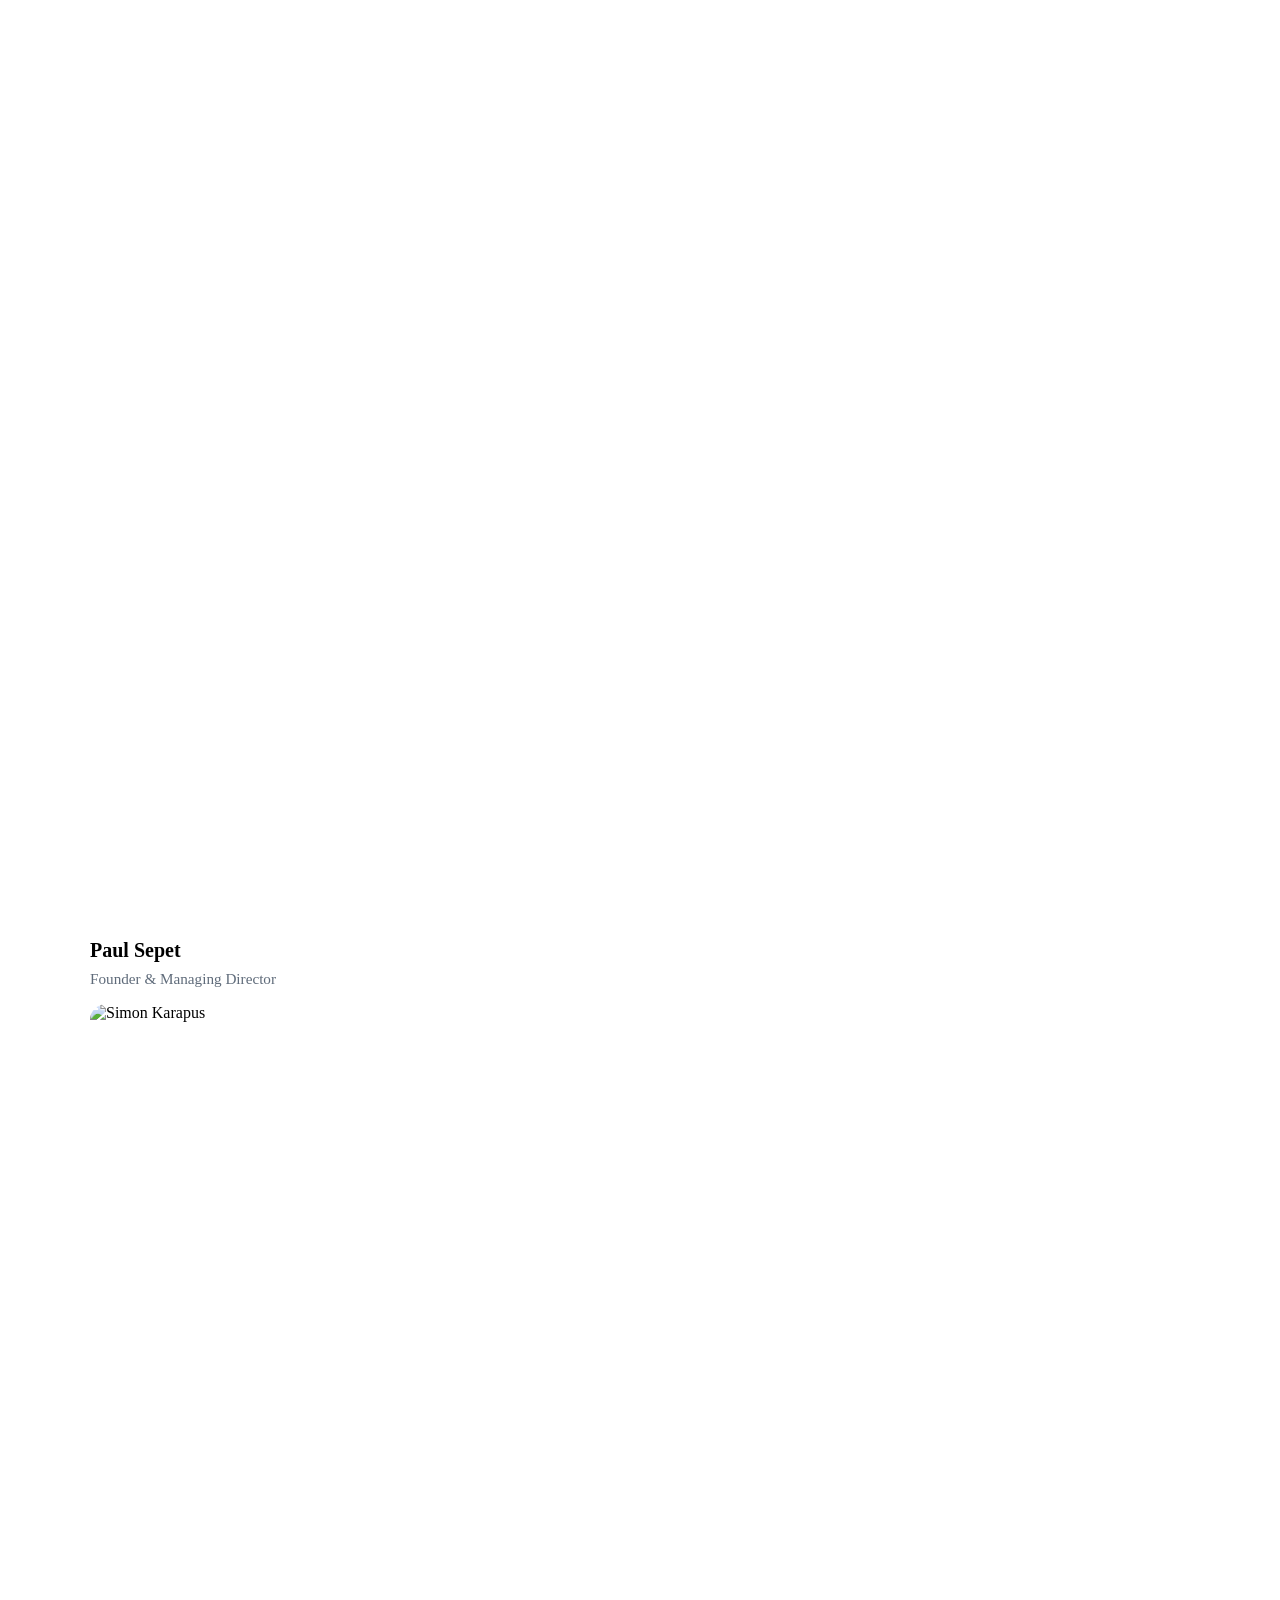
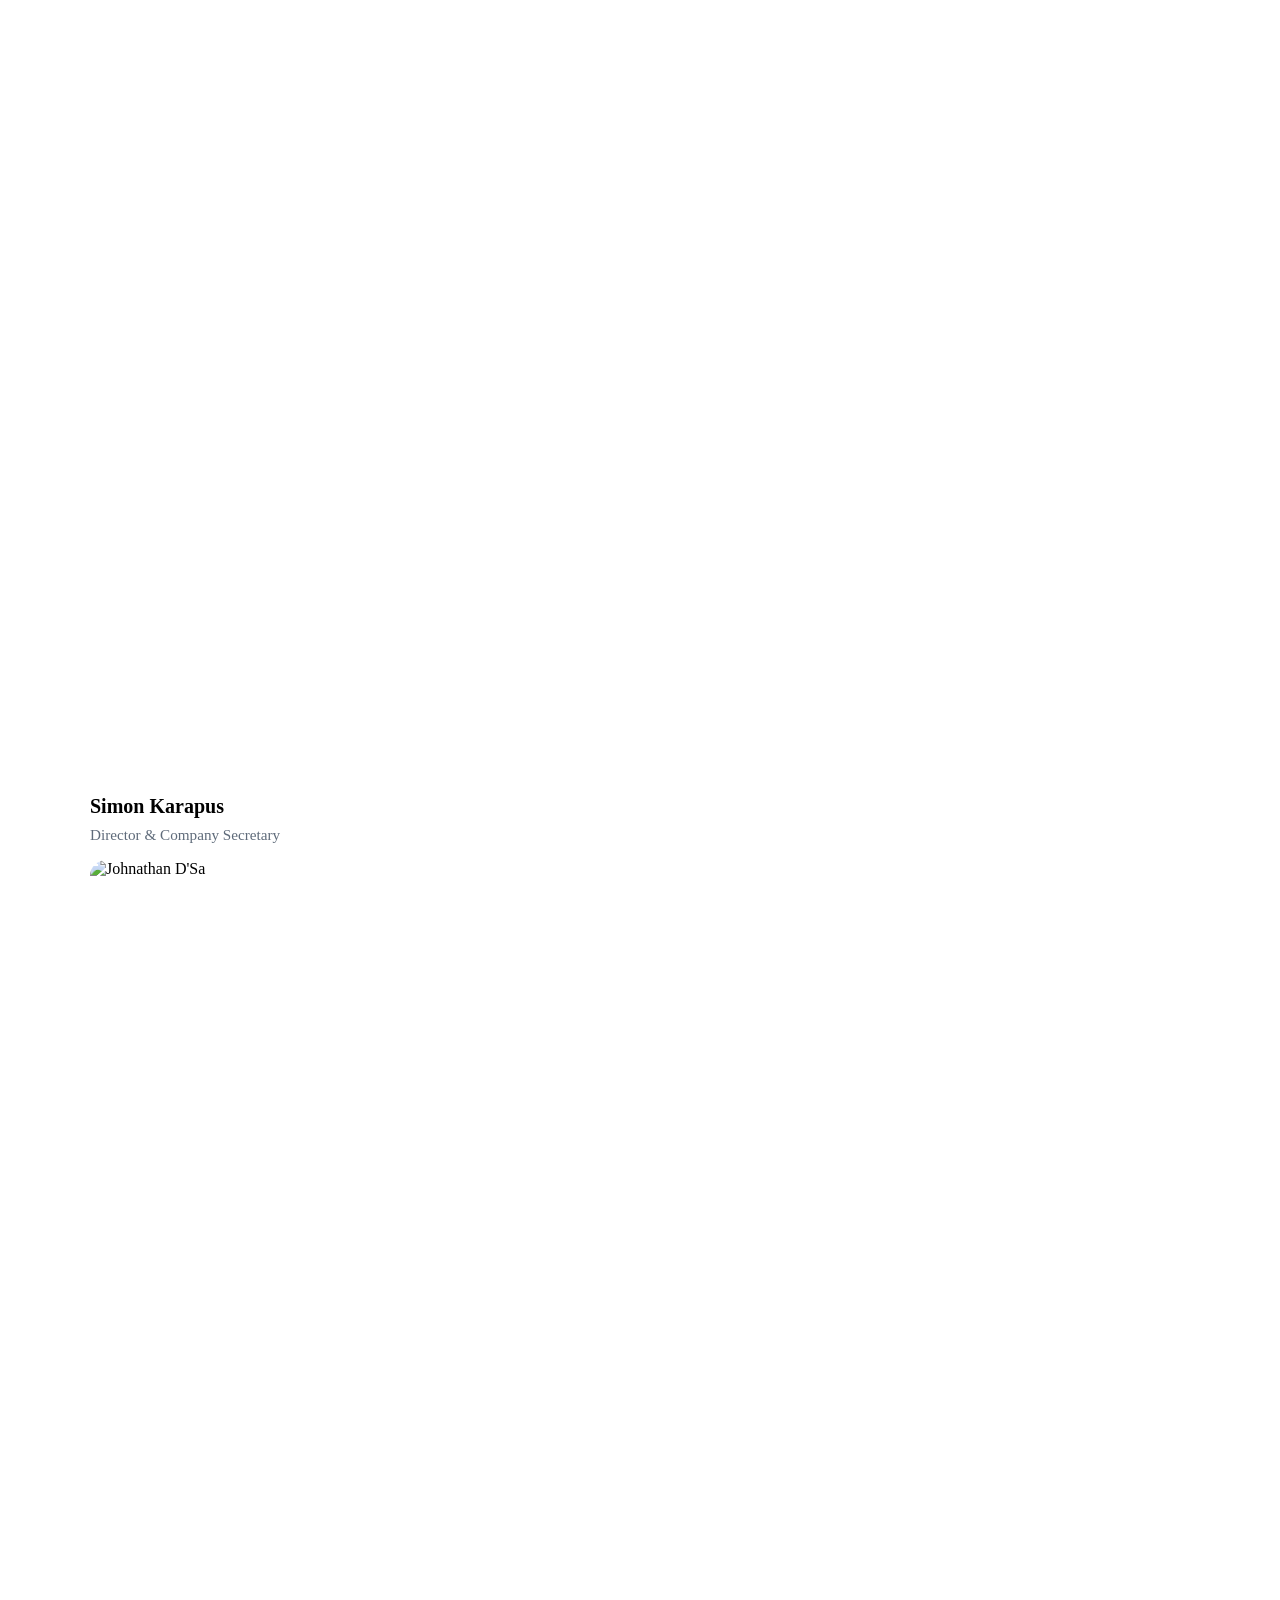
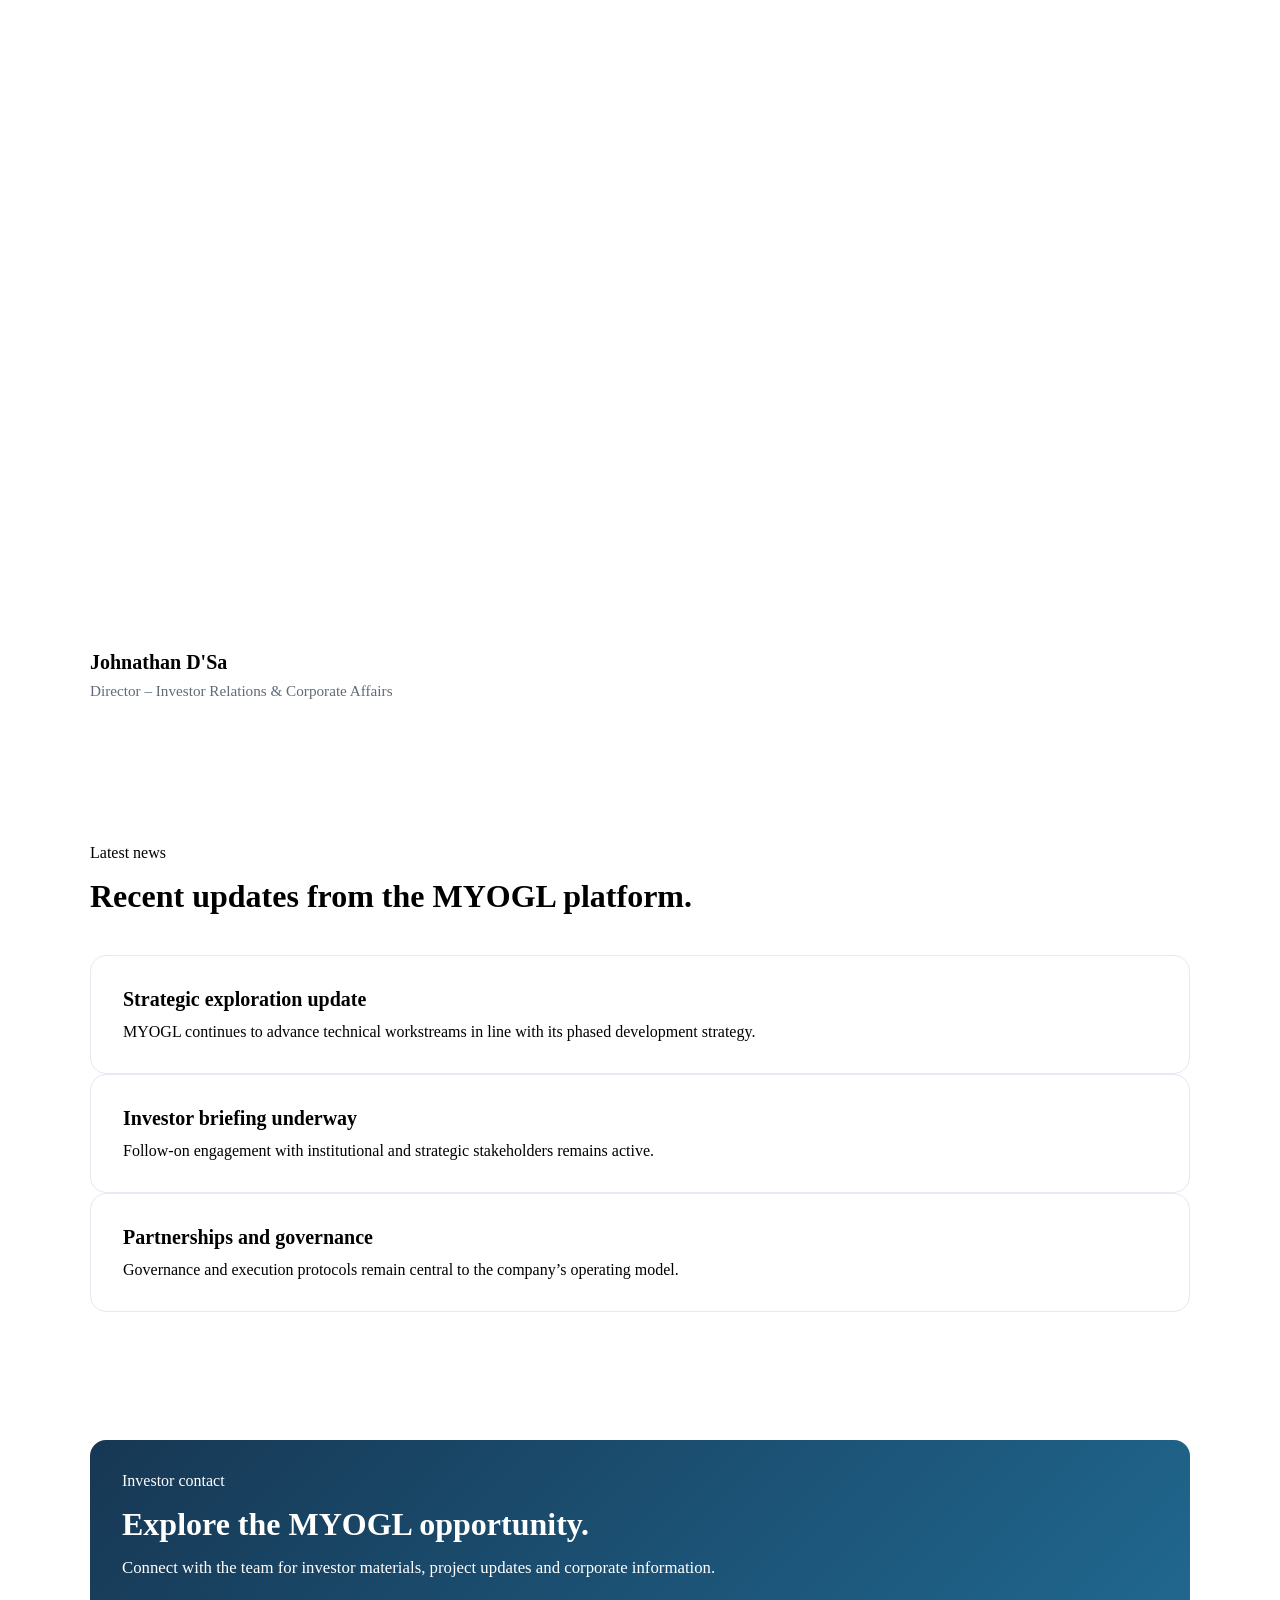
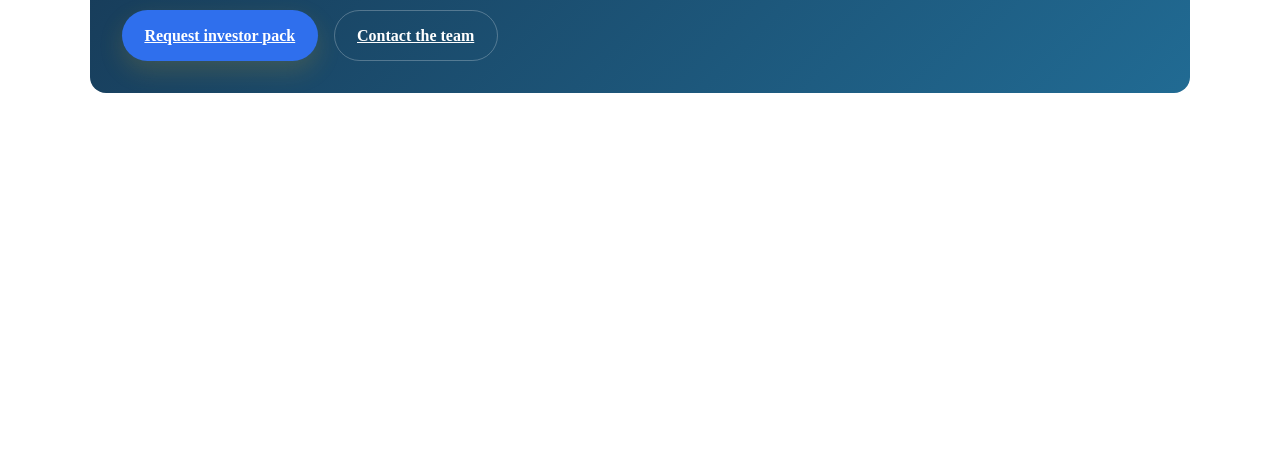
==== commit 531c0701: "Sprint 2 - Homepage interaction layer" ====
--- a/index.html
+++ b/index.html
@@ -10,7 +10,7 @@
     <link rel="preconnect" href="https://fonts.googleapis.com" />
     <link rel="preconnect" href="https://fonts.gstatic.com" crossorigin />
     <link href="https://fonts.googleapis.com/css2?family=Montserrat:wght@500;600;700;800&family=Open+Sans:wght@400;600;700&family=Roboto+Condensed:wght@700&display=swap" rel="stylesheet" />
-    <link rel="stylesheet" href="styles.css" />
+    <link rel="stylesheet" href="assets/css/style.css" />
   </head>
   <body>
     <!-- Header -->
@@ -70,6 +70,30 @@
 
     <!-- Main content -->
     <main>
+      <section class="section section-surface" aria-labelledby="png-investment-heading">
+        <div class="container two-column">
+          <div class="section-intro reveal">
+            <p class="section-label">Investment Environment</p>
+            <h2 id="png-investment-heading">Why Papua New Guinea?</h2>
+            <p class="lead">Papua New Guinea is recognised for its significant petroleum resources and frontier exploration potential. Its geological setting, history of hydrocarbon discoveries, and proximity to established energy markets make it an important jurisdiction for ongoing exploration and long-term resource evaluation.</p>
+          </div>
+          <div class="card-list three reveal" aria-label="Key reasons Papua New Guinea is attractive for exploration">
+            <article class="info-card">
+              <h3 class="card-title">Frontier Exploration</h3>
+              <p>Emerging geological opportunities supported by continued basin evaluation.</p>
+            </article>
+            <article class="info-card">
+              <h3 class="card-title">Strategic Location</h3>
+              <p>Positioned within the Asia-Pacific region with access to established LNG and energy markets.</p>
+            </article>
+            <article class="info-card">
+              <h3 class="card-title">Long-Term Potential</h3>
+              <p>Exploration programmes are designed to evaluate prospective resources through responsible technical assessment.</p>
+            </article>
+          </div>
+        </div>
+      </section>
+
       <!-- About section -->
       <section id="about" class="section">
         <div class="container two-column">
--- a/assets/css/style.css
+++ b/assets/css/style.css
@@ -0,0 +1,93 @@
+@import url("variables.css");
+@import url("reset.css");
+@import url("typography.css");
+@import url("layout.css");
+@import url("navigation.css");
+@import url("hero.css");
+@import url("buttons.css");
+@import url("cards.css");
+@import url("footer.css");
+@import url("animations.css");
+@import url("responsive.css");
+
+body {
+  background: var(--color-white);
+}
+
+.section {
+  position: relative;
+}
+
+.section-intro {
+  max-width: 760px;
+  margin-bottom: var(--space-10);
+}
+
+.section-surface {
+  background: var(--color-light);
+}
+
+.panel-accent {
+  padding: var(--space-8);
+  border-radius: var(--radius-lg);
+  background: linear-gradient(135deg, rgba(8, 43, 73, 0.94), rgba(14, 94, 138, 0.92));
+  color: var(--color-white);
+  box-shadow: var(--shadow-soft);
+}
+
+.list-check {
+  display: grid;
+  gap: var(--space-3);
+}
+
+.list-check li {
+  display: flex;
+  gap: var(--space-3);
+  align-items: flex-start;
+}
+
+.list-check li::before {
+  content: "✓";
+  color: var(--color-accent);
+  font-weight: 700;
+}
+
+.metric {
+  display: flex;
+  flex-direction: column;
+  gap: var(--space-2);
+}
+
+.metric strong {
+  font-size: 1.8rem;
+  color: var(--color-primary);
+}
+
+.leadership-card {
+  display: grid;
+  gap: var(--space-4);
+  justify-items: start;
+}
+
+.leadership-card img {
+  width: 100%;
+  border-radius: var(--radius-lg);
+  aspect-ratio: 4 / 5;
+  object-fit: cover;
+}
+
+.news-card p {
+  margin-bottom: 0;
+}
+
+.visually-hidden {
+  position: absolute;
+  width: 1px;
+  height: 1px;
+  padding: 0;
+  margin: -1px;
+  overflow: hidden;
+  clip: rect(0, 0, 0, 0);
+  white-space: nowrap;
+  border: 0;
+}
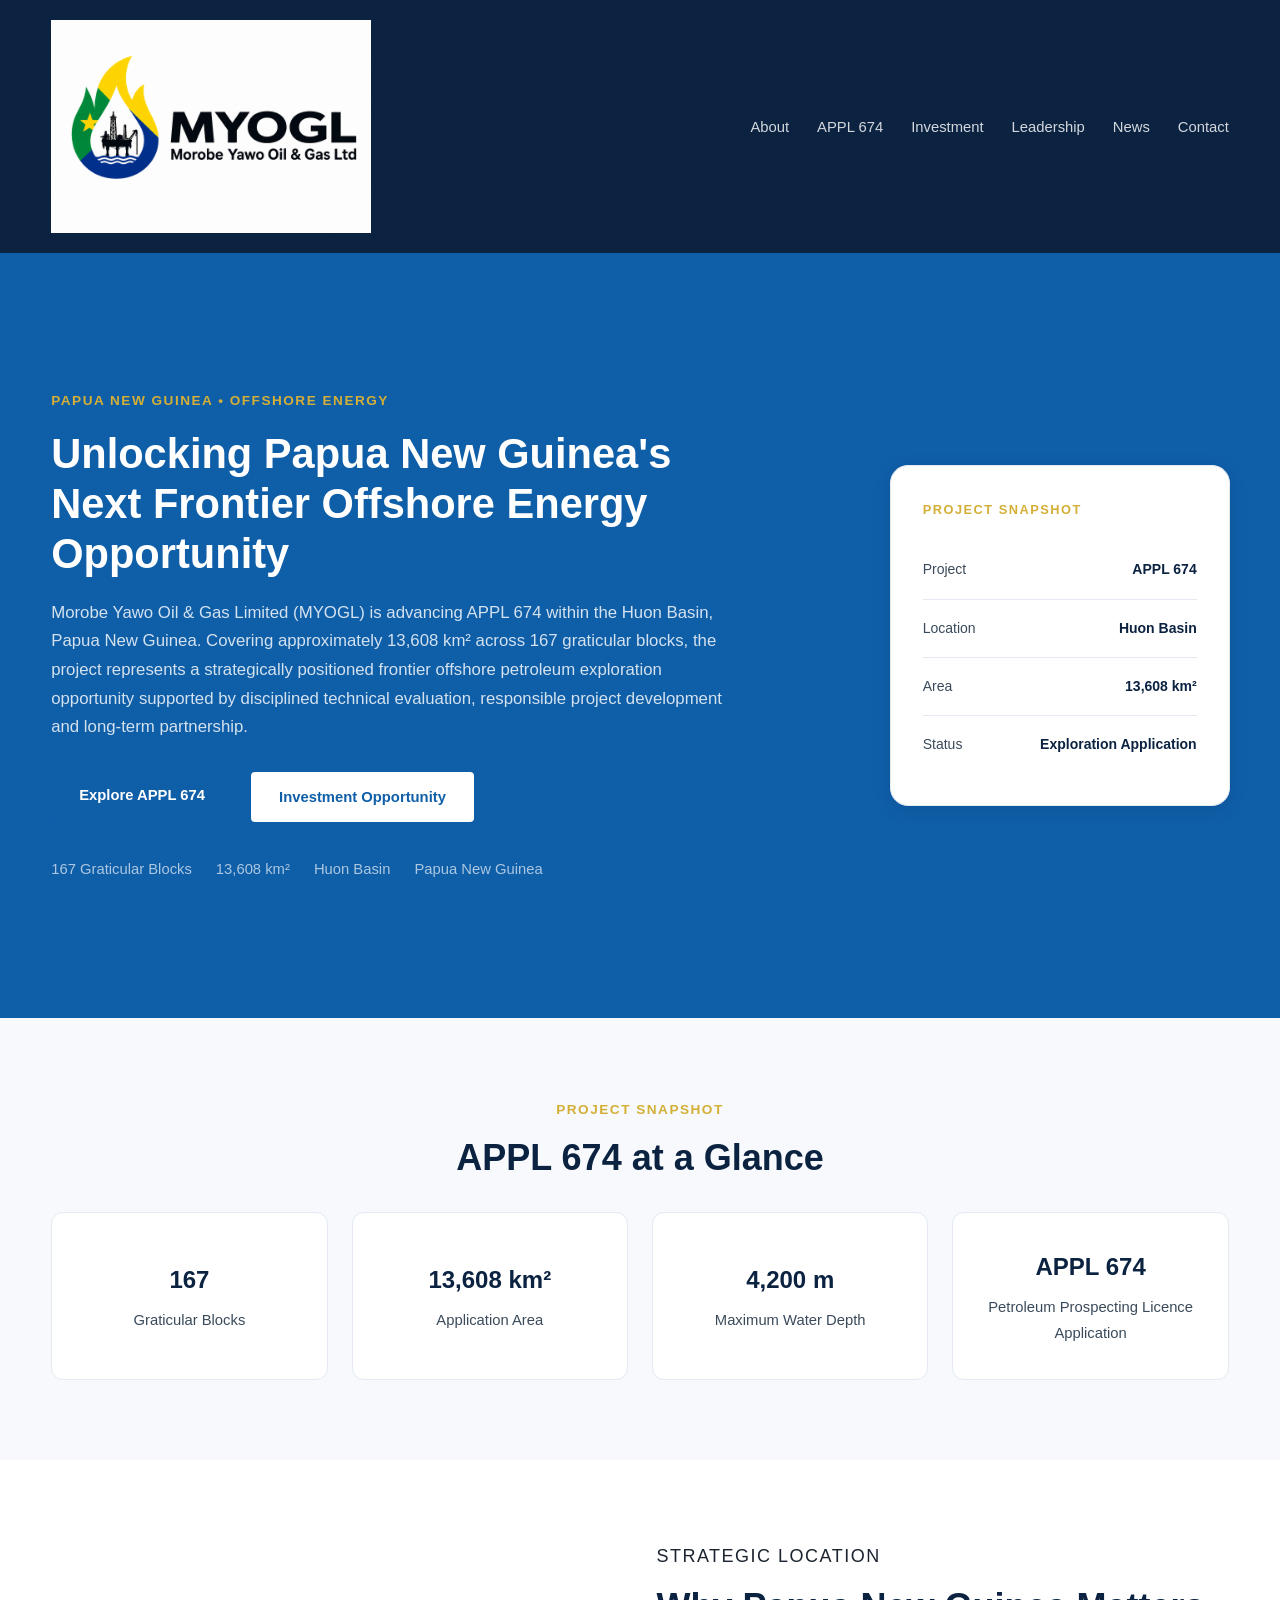
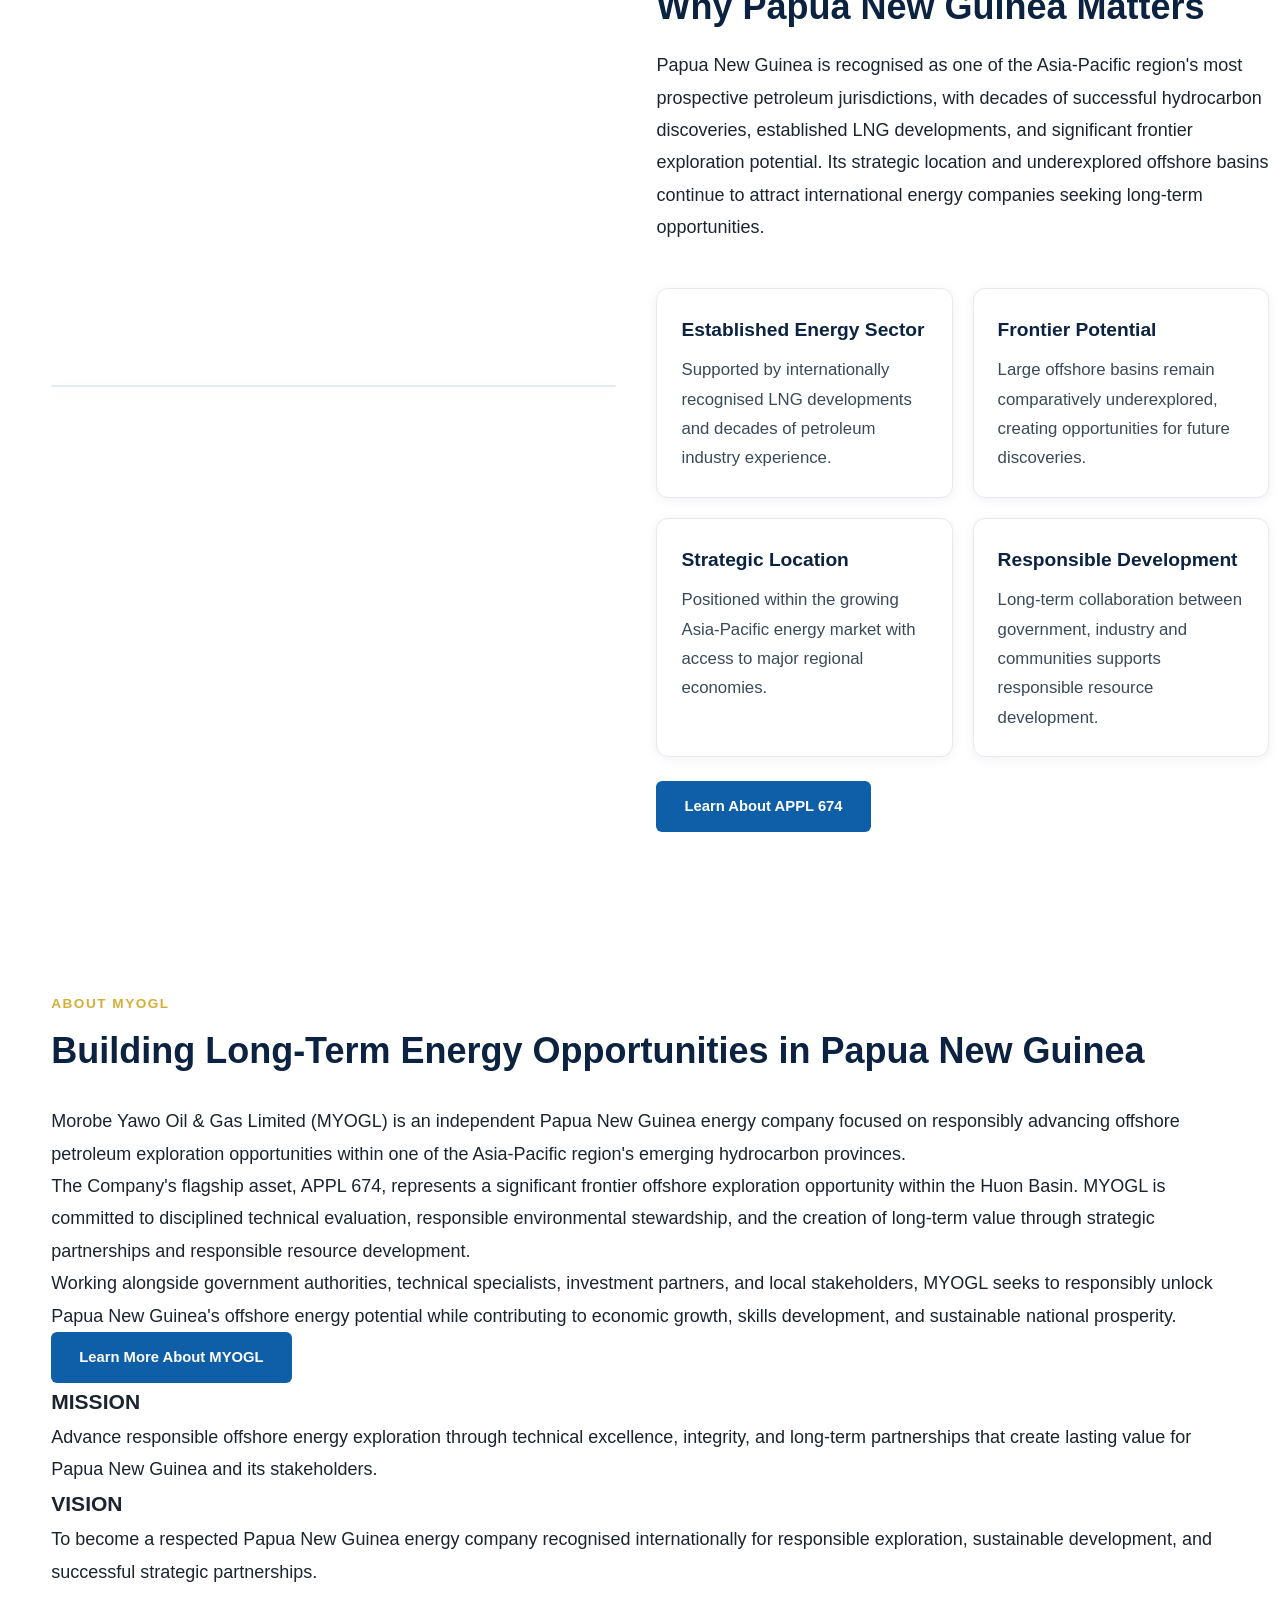
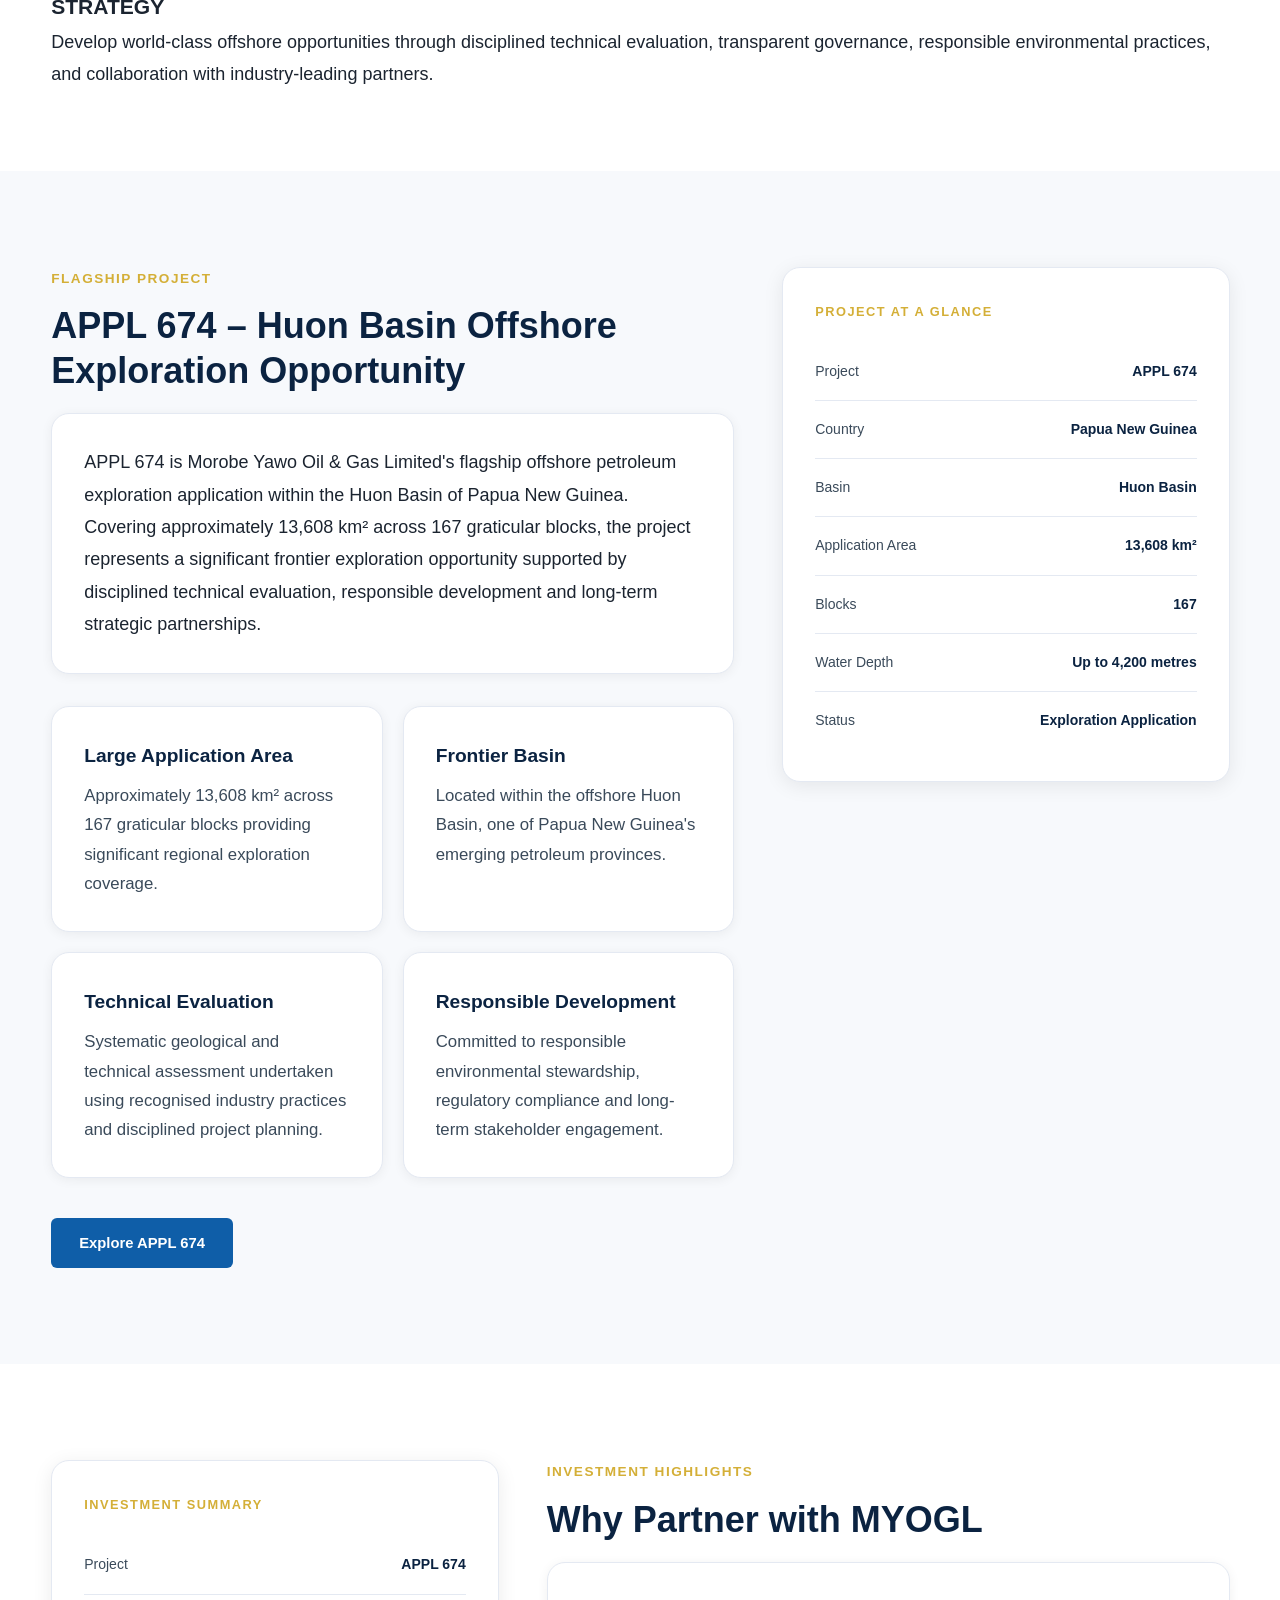
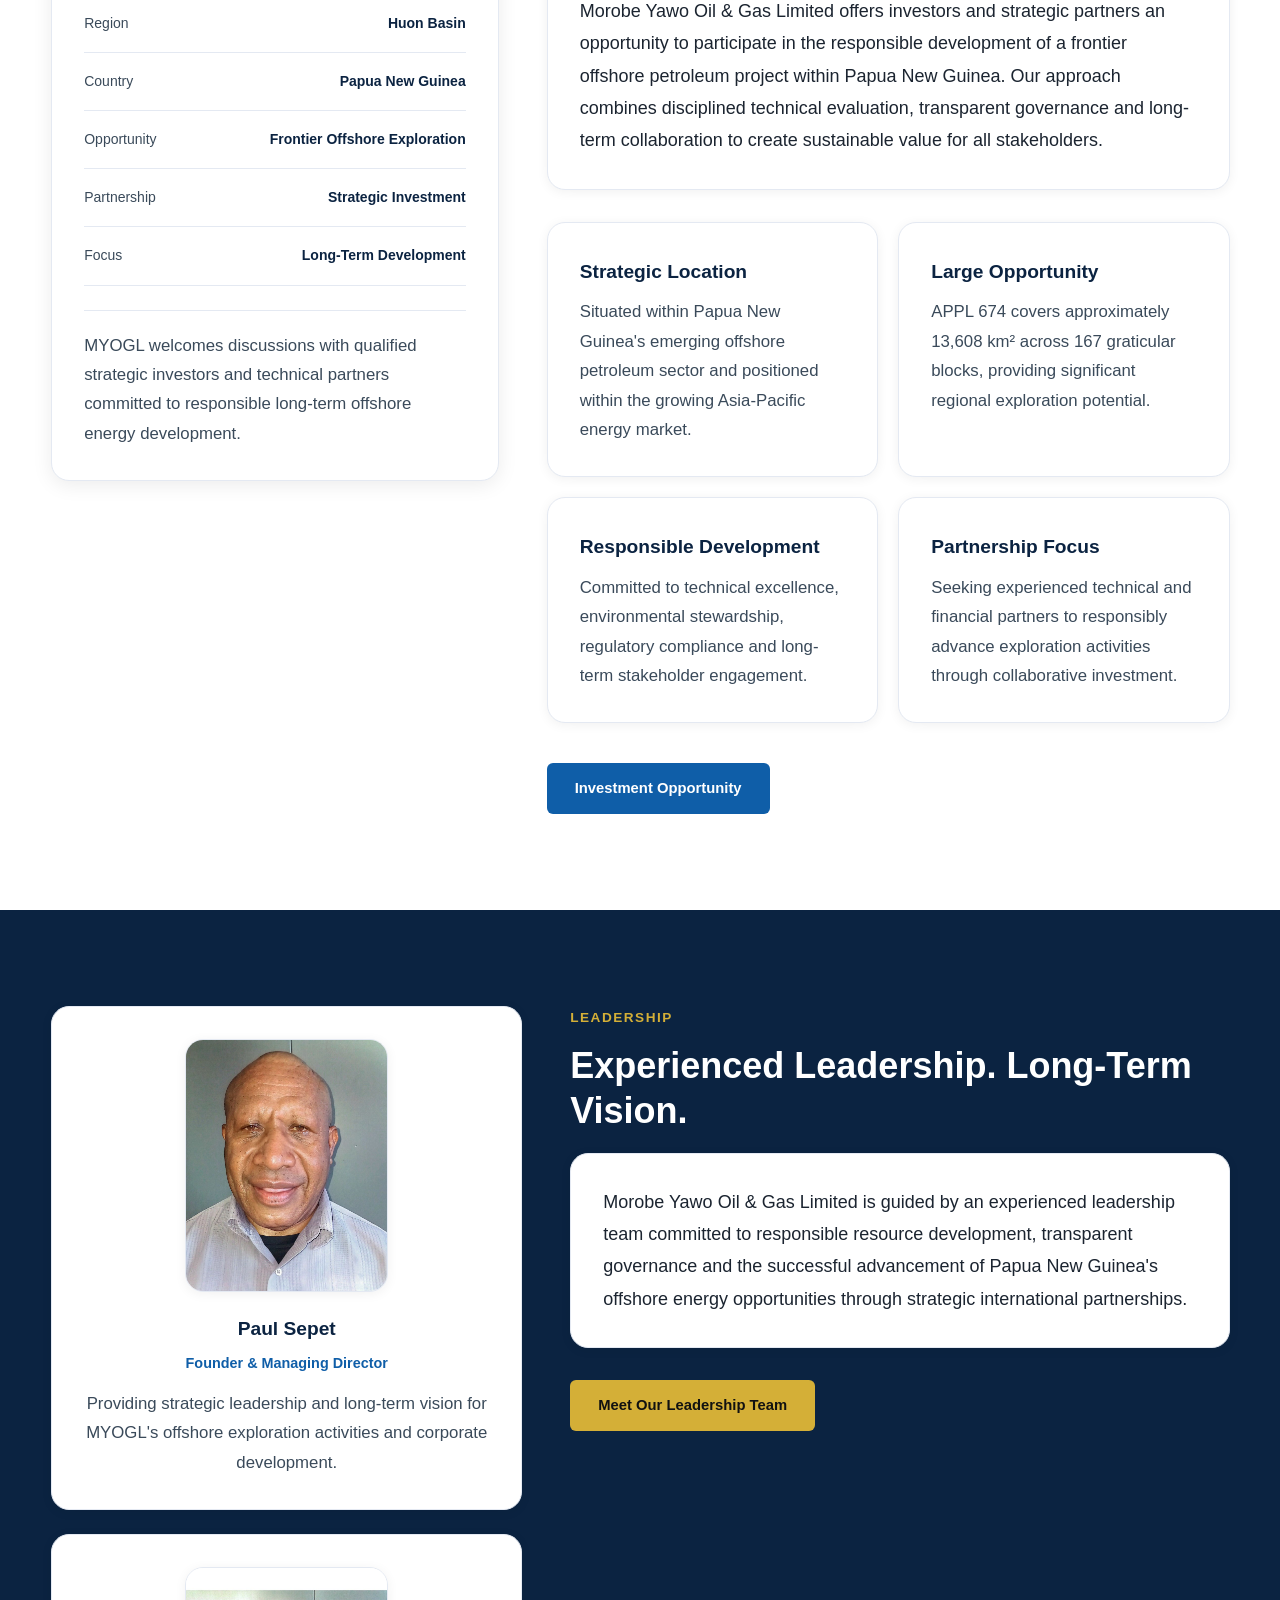
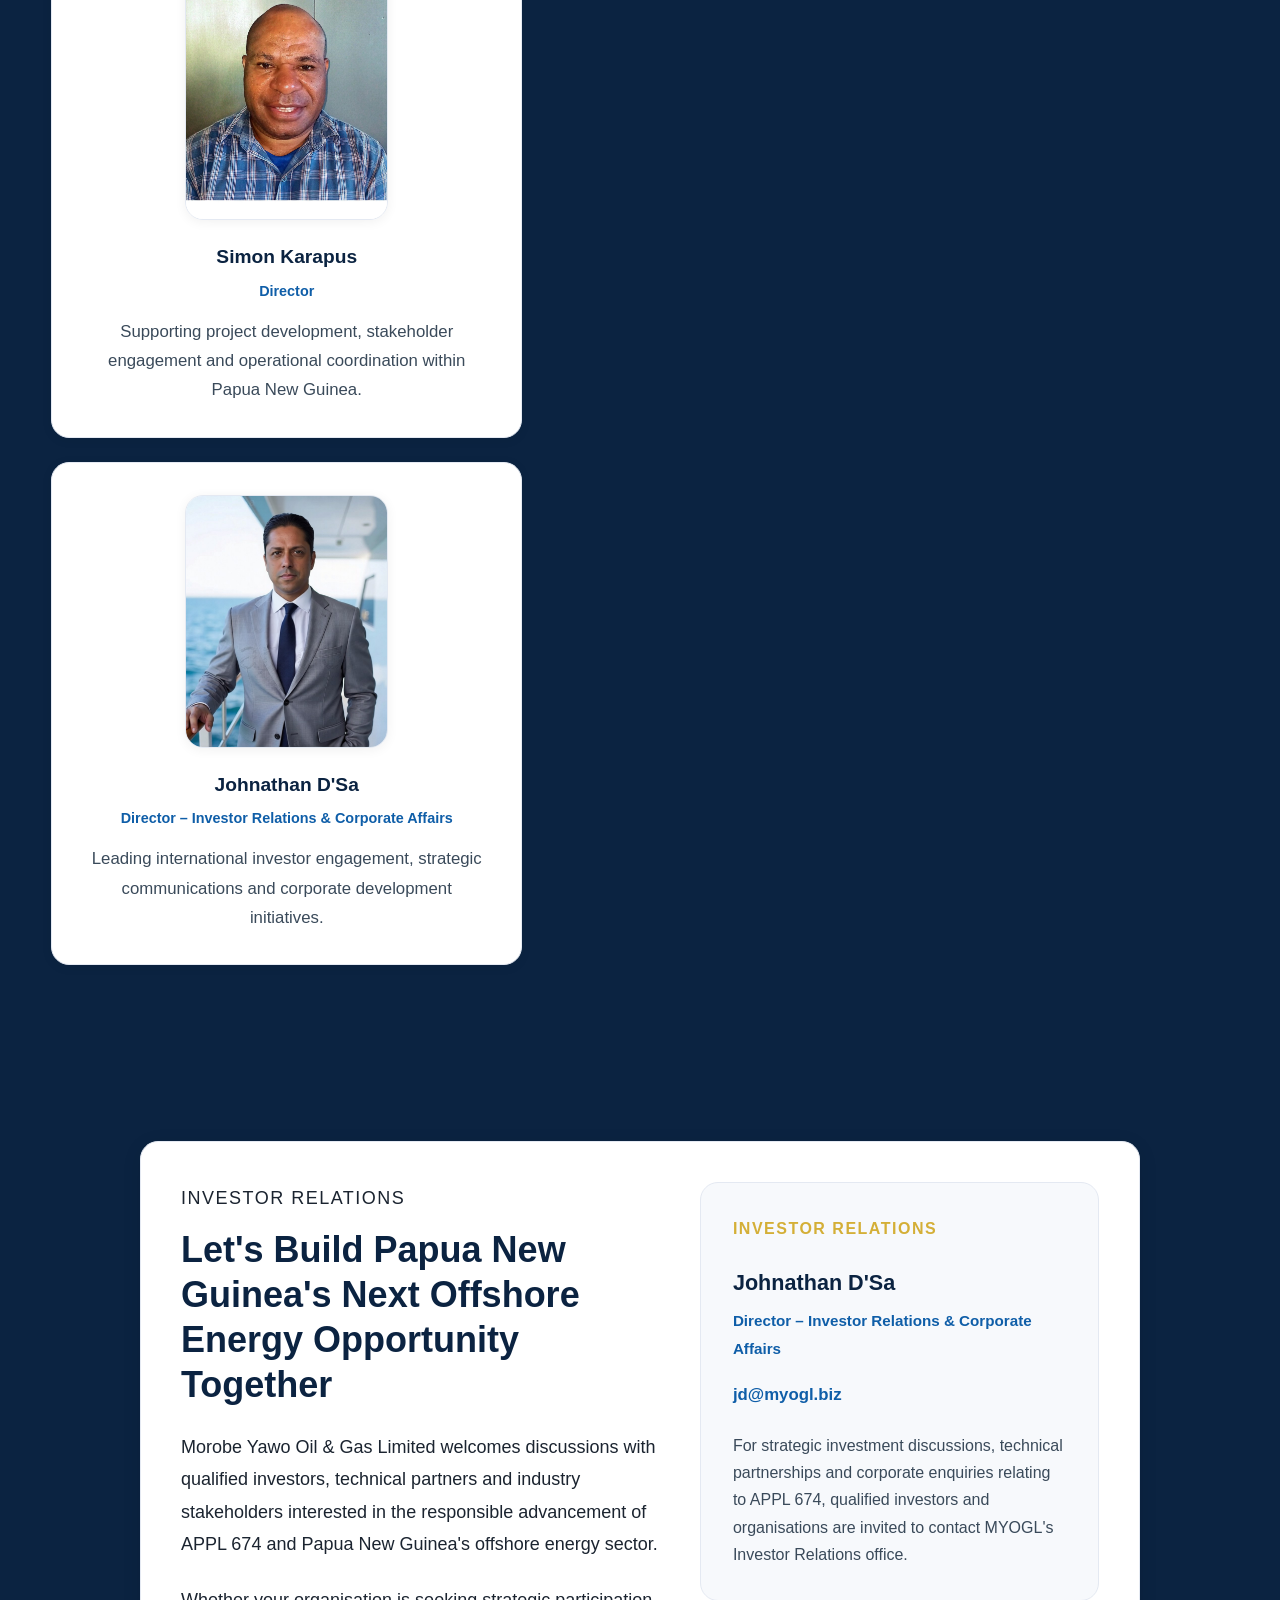
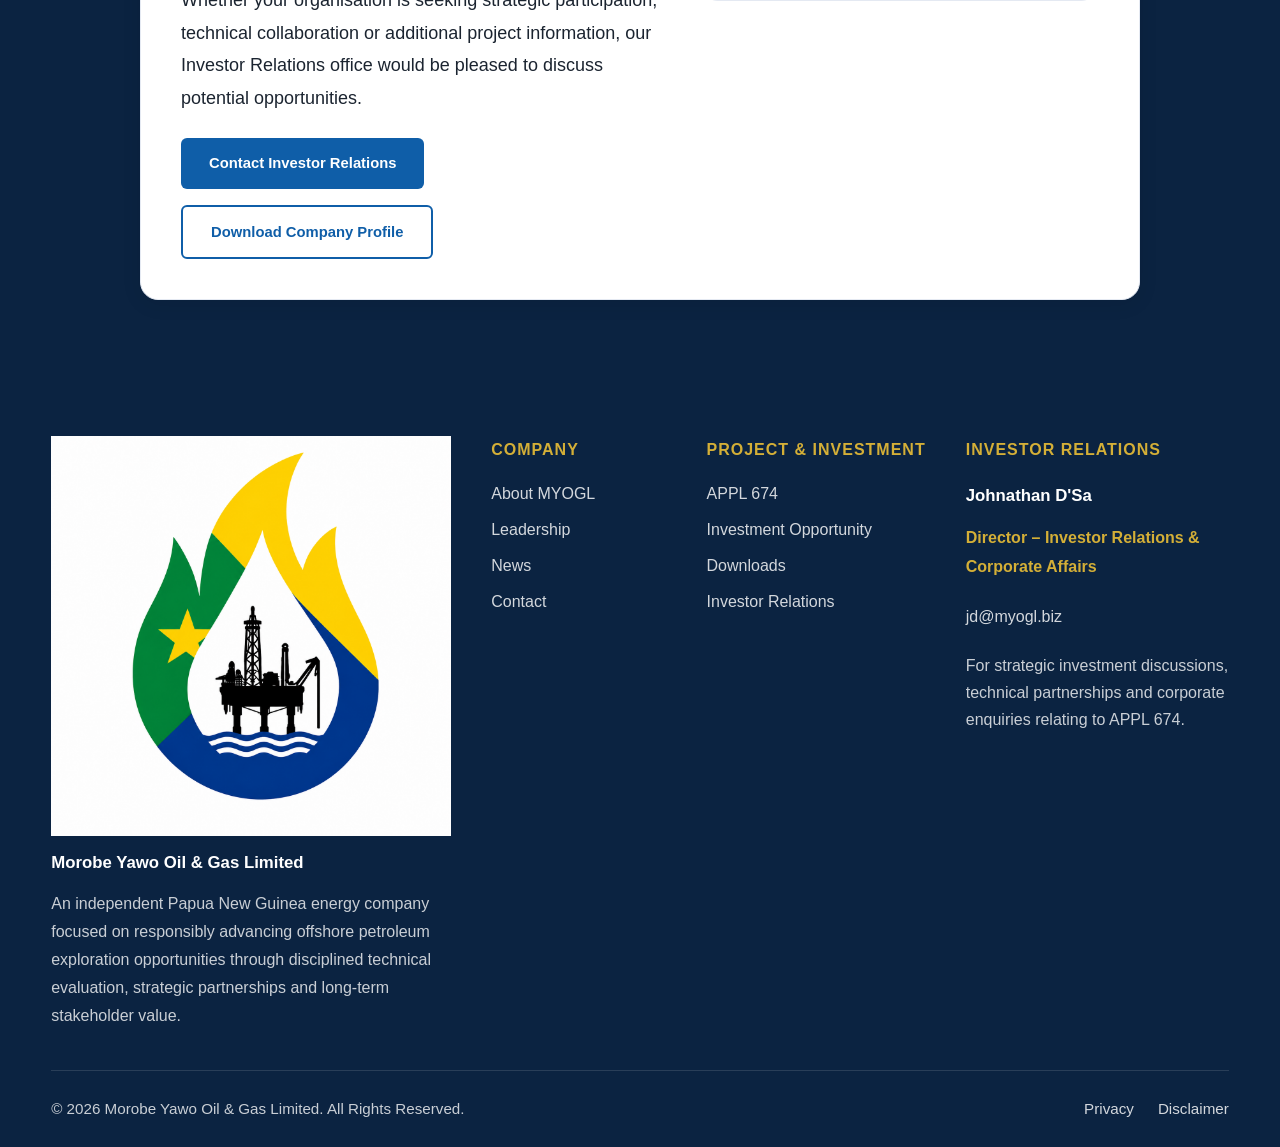
==== commit 51aed838: "Backup current MYOGL site before modernization" ====
--- a/index.html
+++ b/index.html
@@ -1,324 +1,415 @@
-<!doctype html>
+<!DOCTYPE html>
 <html lang="en">
-  <head>
-    <meta charset="UTF-8" />
-    <meta name="viewport" content="width=device-width, initial-scale=1.0" />
-    <meta name="description" content="Morobe Yawo Oil & Gas Limited is an independent energy exploration company focused on Papua New Guinea and long-term value creation for investors." />
-    <meta name="keywords" content="MYOGL, oil and gas, Papua New Guinea, APPL 674, energy investment" />
-    <meta name="theme-color" content="#082b49" />
-    <title>MYOGL | Independent Energy Exploration in Papua New Guinea</title>
-    <link rel="preconnect" href="https://fonts.googleapis.com" />
-    <link rel="preconnect" href="https://fonts.gstatic.com" crossorigin />
-    <link href="https://fonts.googleapis.com/css2?family=Montserrat:wght@500;600;700;800&family=Open+Sans:wght@400;600;700&family=Roboto+Condensed:wght@700&display=swap" rel="stylesheet" />
-    <link rel="stylesheet" href="assets/css/style.css" />
-  </head>
-  <body>
-    <!-- Header -->
-    <header class="hero">
-      <div class="site-header">
-        <div class="container navbar">
-          <a class="brand" href="#" aria-label="MYOGL home">
-            <span class="brand-mark">MY</span>
-            <span>MYOGL</span>
-          </a>
-          <button class="menu-toggle" aria-expanded="false" aria-controls="site-nav" aria-label="Open navigation">☰</button>
-          <nav id="site-nav" class="nav-links" aria-label="Primary navigation">
-            <a href="#about">About</a>
-            <a href="#appl674">APPL 674</a>
-            <a href="#investment">Investment</a>
-            <a href="#leadership">Leadership</a>
-            <a href="#news">News</a>
-            <a href="#contact">Contact</a>
-          </nav>
-        </div>
-      </div>
-
-      <div class="container hero-content">
-        <div class="hero-copy">
-          <p class="section-label">Corporate energy platform</p>
-          <h1>Morobe Yawo Oil &amp; Gas Limited</h1>
-          <p class="lead">Independent energy exploration in Papua New Guinea, building long-term value through disciplined upstream development and transparent stakeholder engagement.</p>
-          <div class="hero-actions">
-            <a class="button" href="#appl674">Explore APPL 674</a>
-            <a class="button-secondary" href="#investment">Investor Information</a>
-          </div>
-          <div class="hero-grid" aria-hidden="true">
-            <div class="hero-block"></div>
-            <div class="hero-block"></div>
-            <div class="hero-block"></div>
-          </div>
-        </div>
-
-        <div class="hero-panel reveal">
-          <div class="hero-stats">
-            <div class="hero-stat">
-              <span class="stat-number">167</span>
-              <span class="stat-label">Graticular Blocks</span>
-            </div>
-            <div class="hero-stat">
-              <span class="stat-number">13,608 sq km</span>
-              <span class="stat-label">Exploration Area</span>
-            </div>
-            <div class="hero-stat">
-              <span class="stat-number">4,200m</span>
-              <span class="stat-label">Water Depth</span>
-            </div>
-          </div>
-        </div>
-      </div>
-    </header>
-
-    <!-- Main content -->
-    <main>
-      <section class="section section-surface" aria-labelledby="png-investment-heading">
-        <div class="container two-column">
-          <div class="section-intro reveal">
-            <p class="section-label">Investment Environment</p>
-            <h2 id="png-investment-heading">Why Papua New Guinea?</h2>
-            <p class="lead">Papua New Guinea is recognised for its significant petroleum resources and frontier exploration potential. Its geological setting, history of hydrocarbon discoveries, and proximity to established energy markets make it an important jurisdiction for ongoing exploration and long-term resource evaluation.</p>
-          </div>
-          <div class="card-list three reveal" aria-label="Key reasons Papua New Guinea is attractive for exploration">
-            <article class="info-card">
-              <h3 class="card-title">Frontier Exploration</h3>
-              <p>Emerging geological opportunities supported by continued basin evaluation.</p>
-            </article>
-            <article class="info-card">
-              <h3 class="card-title">Strategic Location</h3>
-              <p>Positioned within the Asia-Pacific region with access to established LNG and energy markets.</p>
-            </article>
-            <article class="info-card">
-              <h3 class="card-title">Long-Term Potential</h3>
-              <p>Exploration programmes are designed to evaluate prospective resources through responsible technical assessment.</p>
-            </article>
-          </div>
-        </div>
-      </section>
-
-      <!-- About section -->
-      <section id="about" class="section">
-        <div class="container two-column">
-          <div class="section-intro reveal">
-            <p class="section-label">About MYOGL</p>
-            <h2>Focused on responsible upstream growth.</h2>
-            <p class="lead">MYOGL is a privately held energy company advancing exploration activity in Papua New Guinea with a disciplined strategy, strong local partnerships and a long-term view on reservoir value.</p>
-          </div>
-          <div class="info-card reveal">
-            <h3 class="card-title">Strategic focus</h3>
-            <ul class="list-check">
-              <li>Deepwater basin evaluation and technical de-risking.</li>
-              <li>Transparent governance for investors and regulators.</li>
-              <li>Long-duration partnerships anchored in local capability.</li>
-            </ul>
-          </div>
-        </div>
-      </section>
-
-      <!-- APPL 674 section -->
-      <section id="appl674" class="section section-surface">
-        <div class="container two-column">
-          <div class="reveal">
-            <p class="section-label">APPL 674</p>
-            <h2>Advancing a high-potential offshore acreage position.</h2>
-            <p class="lead">The project reflects a focused exploration mandate with substantial geological upside and a clear pathway to value creation through systematic data acquisition and evaluation.</p>
-            <a class="link-arrow" href="#contact">Request project materials</a>
-          </div>
-          <div class="panel-accent reveal">
-            <div class="stats-grid">
-              <div class="metric">
-                <strong>1.4Tcf</strong>
-                <span>Prospective resource potential</span>
-              </div>
-              <div class="metric">
-                <strong>30+</strong>
-                <span>Years of sector experience leadership</span>
-              </div>
-              <div class="metric">
-                <strong>100%</strong>
-                <span>Investor-first governance approach</span>
-              </div>
-            </div>
-          </div>
-        </div>
-      </section>
-
-      <!-- PNG section -->
-      <section class="section">
-        <div class="container grid-2">
-          <div class="info-card reveal">
-            <p class="section-label">Why Papua New Guinea</p>
-            <h3 class="card-title">A strategic frontier for energy development.</h3>
-            <p>PNG offers a compelling combination of underexplored basin potential, established offshore infrastructure corridors and a government focus on attracting long-term capital.</p>
-          </div>
-          <div class="card-list two reveal">
-            <div class="info-card">
-              <h3 class="card-title">Geology</h3>
-              <p>Prospective plays supported by regional analogs and modern seismic interpretation.</p>
-            </div>
-            <div class="info-card">
-              <h3 class="card-title">Logistics</h3>
-              <p>Access to supply routes and technical services for disciplined development planning.</p>
-            </div>
-          </div>
-        </div>
-      </section>
-
-      <!-- Investment section -->
-      <section id="investment" class="section section-surface">
-        <div class="container section-grid">
-          <div class="section-intro reveal">
-            <p class="section-label">Investment opportunity</p>
-            <h2>Built for long-term value creation.</h2>
-            <p class="lead">The company is structured to support carefully managed capital participation with a commitment to transparency, governance and sustainable execution.</p>
-          </div>
-          <div class="grid-3 reveal">
-            <div class="stat-card">
-              <h3 class="card-title">Disciplined capital</h3>
-              <p class="card-meta">Focused allocation toward technical workstreams and de-risking.</p>
-            </div>
-            <div class="stat-card">
-              <h3 class="card-title">Clear strategy</h3>
-              <p class="card-meta">A phased approach designed to protect downside while preserving upside.</p>
-            </div>
-            <div class="stat-card">
-              <h3 class="card-title">Transparent updates</h3>
-              <p class="card-meta">Regular communication with stakeholders and capital partners.</p>
-            </div>
-          </div>
-        </div>
-      </section>
-
-      <!-- Corporate statistics -->
-      <section class="section">
-        <div class="container section-grid">
-          <div class="section-intro reveal">
-            <p class="section-label">Corporate statistics</p>
-            <h2>Performance and positioning.</h2>
-          </div>
-          <div class="stats-grid reveal">
-            <div class="stat-card">
-              <strong>167</strong>
-              <p>Blocks under active strategic evaluation.</p>
-            </div>
-            <div class="stat-card">
-              <strong>13,608</strong>
-              <p>Square kilometers in the core acreage footprint.</p>
-            </div>
-            <div class="stat-card">
-              <strong>4,200m</strong>
-              <p>Water depth in the key offshore corridor.</p>
-            </div>
-          </div>
-        </div>
-      </section>
-
-      <!-- Leadership preview -->
-      <section id="leadership" class="section section-surface">
-        <div class="container section-grid">
-          <div class="section-intro reveal">
-            <p class="section-label">Leadership preview</p>
-            <h2>Experienced leadership aligned to investor outcomes.</h2>
-          </div>
-          <div class="grid-3 reveal">
-            <article class="leadership-card">
-              <img src="images/leadership/paul-sepet.jpg" alt="Paul Sepet" />
-              <div>
-                <h3>Paul Sepet</h3>
-                <p class="card-meta">Founder &amp; Managing Director</p>
-              </div>
-            </article>
-            <article class="leadership-card">
-              <img src="images/leadership/simon-karapus.jpg" alt="Simon Karapus" />
-              <div>
-                <h3>Simon Karapus</h3>
-                <p class="card-meta">Director &amp; Company Secretary</p>
-              </div>
-            </article>
-            <article class="leadership-card">
-              <img src="images/leadership/johnathan-dsa.jpg" alt="Johnathan D'Sa" />
-              <div>
-                <h3>Johnathan D'Sa</h3>
-                <p class="card-meta">Director – Investor Relations &amp; Corporate Affairs</p>
-              </div>
-            </article>
-          </div>
-        </div>
-      </section>
-
-      <!-- News -->
-      <section id="news" class="section">
-        <div class="container section-grid">
-          <div class="section-intro reveal">
-            <p class="section-label">Latest news</p>
-            <h2>Recent updates from the MYOGL platform.</h2>
-          </div>
-          <div class="grid-3 reveal">
-            <article class="news-card">
-              <h3 class="card-title">Strategic exploration update</h3>
-              <p>MYOGL continues to advance technical workstreams in line with its phased development strategy.</p>
-            </article>
-            <article class="news-card">
-              <h3 class="card-title">Investor briefing underway</h3>
-              <p>Follow-on engagement with institutional and strategic stakeholders remains active.</p>
-            </article>
-            <article class="news-card">
-              <h3 class="card-title">Partnerships and governance</h3>
-              <p>Governance and execution protocols remain central to the company’s operating model.</p>
-            </article>
-          </div>
-        </div>
-      </section>
-
-      <!-- CTA -->
-      <section id="contact" class="section">
-        <div class="container">
-          <div class="panel-accent reveal">
-            <div class="two-column">
-              <div>
-                <p class="section-label">Investor contact</p>
-                <h2>Explore the MYOGL opportunity.</h2>
-                <p class="lead">Connect with the team for investor materials, project updates and corporate information.</p>
-              </div>
-              <div class="hero-actions">
-                <a class="button" href="mailto:investors@myogl.com">Request investor pack</a>
-                <a class="button-secondary" href="mailto:contact@myogl.com">Contact the team</a>
-              </div>
-            </div>
-          </div>
-        </div>
-      </section>
-    </main>
-
-    <!-- Footer -->
-    <footer class="site-footer">
-      <div class="container footer-grid">
-        <div>
-          <h3>MYOGL</h3>
-          <p>Independent energy exploration in Papua New Guinea.</p>
-        </div>
-        <div>
-          <h3>Explore</h3>
-          <div class="footer-nav">
-            <a href="#about">About</a>
-            <a href="#appl674">APPL 674</a>
-            <a href="#investment">Investment</a>
-          </div>
-        </div>
-        <div>
-          <h3>Contact</h3>
-          <div class="footer-nav">
-            <a href="mailto:contact@myogl.com">contact@myogl.com</a>
-            <a href="tel:+67500000000">+675 0000 0000</a>
-            <a href="#">Port Moresby, PNG</a>
-          </div>
-        </div>
-      </div>
-      <div class="container footer-note">
-        <p>© 2026 MYOGL. All rights reserved. <a href="#">Privacy</a> · <a href="#">Disclaimer</a></p>
-      </div>
-    </footer>
-
-    <script src="assets/js/navigation.js"></script>
-    <script src="assets/js/animations.js"></script>
-    <script src="assets/js/main.js"></script>
-  </body>
-</html>
+<head>
+<meta charset="UTF-8">
+<meta name="viewport" content="width=device-width,initial-scale=1.0">
+<title>MYOGL | Executive Edition</title>
+<meta name="description" content="Morobe Yawo Oil & Gas Limited">
+<link rel="icon" type="image/png" href="images/logos/icon.png">
+<link rel="stylesheet" href="assets/css/style.css">
+</head>
+<body>
+<a class="skip-link" href="#main-content">Skip to main content</a>
+
+<!-- Sticky Navigation -->
+<div class="site-header">
+<div class="container">
+<div class="navbar">
+<a class="brand" href="index.html" aria-label="MYOGL home"><img src="images/logos/header-logo.png" alt="MYOGL" class="brand-logo"></a>
+<nav aria-label="Primary navigation">
+<ul class="nav-links">
+<li><a href="about.html">About</a></li>
+<li><a href="appl674.html">APPL 674</a></li>
+<li><a href="investment.html">Investment</a></li>
+<li><a href="leadership.html">Leadership</a></li>
+<li><a href="news.html">News</a></li>
+<li><a href="contact.html">Contact</a></li>
+</ul>
+</nav>
+</div>
+</div>
+</div>
+
+<main id="main-content">
+
+<!-- Hero -->
+<header class="hero">
+<div class="container">
+<div class="hero-layout">
+<div class="hero-content">
+<p class="section-label">PAPUA NEW GUINEA &bull; OFFSHORE ENERGY</p>
+<h1>Unlocking Papua New Guinea's Next Frontier Offshore Energy Opportunity</h1>
+<p class="lead">Morobe Yawo Oil & Gas Limited (MYOGL) is advancing APPL 674 within the Huon Basin, Papua New Guinea. Covering approximately 13,608 km&sup2; across 167 graticular blocks, the project represents a strategically positioned frontier offshore petroleum exploration opportunity supported by disciplined technical evaluation, responsible project development and long-term partnership.</p>
+<div class="hero-actions">
+<a class="button" href="appl674.html">Explore APPL 674</a>
+<a class="button-secondary" href="investment.html">Investment Opportunity</a>
+</div>
+<ul class="hero-tags">
+<li>167 Graticular Blocks</li>
+<li>13,608 km&sup2;</li>
+<li>Huon Basin</li>
+<li>Papua New Guinea</li>
+</ul>
+</div>
+<aside class="hero-panel">
+<div class="snapshot-card">
+<h3 class="snapshot-heading">PROJECT SNAPSHOT</h3>
+<div class="snapshot-row">
+<span class="snapshot-key">Project</span>
+<span class="snapshot-value">APPL 674</span>
+</div>
+<div class="snapshot-row">
+<span class="snapshot-key">Location</span>
+<span class="snapshot-value">Huon Basin</span>
+</div>
+<div class="snapshot-row">
+<span class="snapshot-key">Area</span>
+<span class="snapshot-value">13,608 km&sup2;</span>
+</div>
+<div class="snapshot-row">
+<span class="snapshot-key">Status</span>
+<span class="snapshot-value">Exploration Application</span>
+</div>
+</div>
+</aside>
+</div>
+</div>
+</header>
+
+<!-- Project Snapshot -->
+<section class="stats-section">
+<div class="container">
+<p class="section-label">PROJECT SNAPSHOT</p>
+<h2>APPL 674 at a Glance</h2>
+<div class="stats-grid">
+<article class="stat-card">
+<p class="stat-value">167</p>
+<p class="stat-label">Graticular Blocks</p>
+</article>
+<article class="stat-card">
+<p class="stat-value">13,608 km&sup2;</p>
+<p class="stat-label">Application Area</p>
+</article>
+<article class="stat-card">
+<p class="stat-value">4,200 m</p>
+<p class="stat-label">Maximum Water Depth</p>
+</article>
+<article class="stat-card">
+<p class="stat-value">APPL 674</p>
+<p class="stat-label">Petroleum Prospecting Licence Application</p>
+</article>
+</div>
+</div>
+</section>
+
+<!-- Why Papua New Guinea -->
+<section class="why-png-section">
+<div class="container">
+<div class="why-png-layout">
+<div class="why-png-image" role="img" aria-label="Papua New Guinea map and offshore exploration area placeholder">
+<div class="why-png-image-placeholder">
+<span>Papua New Guinea Map / Offshore Image</span>
+</div>
+</div>
+<div class="why-png-content">
+<p class="section-label">STRATEGIC LOCATION</p>
+<h2>Why Papua New Guinea Matters</h2>
+<p>Papua New Guinea is recognised as one of the Asia-Pacific region's most prospective petroleum jurisdictions, with decades of successful hydrocarbon discoveries, established LNG developments, and significant frontier exploration potential. Its strategic location and underexplored offshore basins continue to attract international energy companies seeking long-term opportunities.</p>
+<div class="why-png-grid">
+<div class="why-png-card">
+<h3>Established Energy Sector</h3>
+<p>Supported by internationally recognised LNG developments and decades of petroleum industry experience.</p>
+</div>
+<div class="why-png-card">
+<h3>Frontier Potential</h3>
+<p>Large offshore basins remain comparatively underexplored, creating opportunities for future discoveries.</p>
+</div>
+<div class="why-png-card">
+<h3>Strategic Location</h3>
+<p>Positioned within the growing Asia-Pacific energy market with access to major regional economies.</p>
+</div>
+<div class="why-png-card">
+<h3>Responsible Development</h3>
+<p>Long-term collaboration between government, industry and communities supports responsible resource development.</p>
+</div>
+</div>
+<a class="button" href="appl674.html">Learn About APPL 674</a>
+</div>
+</div>
+</div>
+</section>
+
+<!-- About MYOGL -->
+<section class="about-section">
+<div class="container">
+<div class="about-layout">
+<div class="about-text-col">
+<p class="section-label">ABOUT MYOGL</p>
+<h2>Building Long-Term Energy Opportunities in Papua New Guinea</h2>
+<p>Morobe Yawo Oil & Gas Limited (MYOGL) is an independent Papua New Guinea energy company focused on responsibly advancing offshore petroleum exploration opportunities within one of the Asia-Pacific region's emerging hydrocarbon provinces.</p>
+<p>The Company's flagship asset, APPL 674, represents a significant frontier offshore exploration opportunity within the Huon Basin. MYOGL is committed to disciplined technical evaluation, responsible environmental stewardship, and the creation of long-term value through strategic partnerships and responsible resource development.</p>
+<p>Working alongside government authorities, technical specialists, investment partners, and local stakeholders, MYOGL seeks to responsibly unlock Papua New Guinea's offshore energy potential while contributing to economic growth, skills development, and sustainable national prosperity.</p>
+<a class="button" href="about.html">Learn More About MYOGL</a>
+</div>
+<div class="about-cards-col">
+<div class="about-card">
+<h3>MISSION</h3>
+<p>Advance responsible offshore energy exploration through technical excellence, integrity, and long-term partnerships that create lasting value for Papua New Guinea and its stakeholders.</p>
+</div>
+<div class="about-card">
+<h3>VISION</h3>
+<p>To become a respected Papua New Guinea energy company recognised internationally for responsible exploration, sustainable development, and successful strategic partnerships.</p>
+</div>
+<div class="about-card">
+<h3>STRATEGY</h3>
+<p>Develop world-class offshore opportunities through disciplined technical evaluation, transparent governance, responsible environmental practices, and collaboration with industry-leading partners.</p>
+</div>
+</div>
+</div>
+</div>
+</section>
+
+<!-- APPL 674 Overview -->
+<section class="project-section">
+<div class="container">
+<div class="project-layout">
+<div class="project-content-col">
+<p class="section-label">FLAGSHIP PROJECT</p>
+<h2>APPL 674 – Huon Basin Offshore Exploration Opportunity</h2>
+<div class="project-intro-card">
+<p>APPL 674 is Morobe Yawo Oil & Gas Limited's flagship offshore petroleum exploration application within the Huon Basin of Papua New Guinea. Covering approximately 13,608 km&sup2; across 167 graticular blocks, the project represents a significant frontier exploration opportunity supported by disciplined technical evaluation, responsible development and long-term strategic partnerships.</p>
+</div>
+<div class="project-panels">
+<div class="project-panel">
+<h3>Large Application Area</h3>
+<p>Approximately 13,608 km&sup2; across 167 graticular blocks providing significant regional exploration coverage.</p>
+</div>
+<div class="project-panel">
+<h3>Frontier Basin</h3>
+<p>Located within the offshore Huon Basin, one of Papua New Guinea's emerging petroleum provinces.</p>
+</div>
+<div class="project-panel">
+<h3>Technical Evaluation</h3>
+<p>Systematic geological and technical assessment undertaken using recognised industry practices and disciplined project planning.</p>
+</div>
+<div class="project-panel">
+<h3>Responsible Development</h3>
+<p>Committed to responsible environmental stewardship, regulatory compliance and long-term stakeholder engagement.</p>
+</div>
+</div>
+<a class="button" href="appl674.html">Explore APPL 674</a>
+</div>
+<aside class="project-info-col">
+<div class="snapshot-card">
+<h3 class="snapshot-heading">PROJECT AT A GLANCE</h3>
+<div class="snapshot-row">
+<span class="snapshot-key">Project</span>
+<span class="snapshot-value">APPL 674</span>
+</div>
+<div class="snapshot-row">
+<span class="snapshot-key">Country</span>
+<span class="snapshot-value">Papua New Guinea</span>
+</div>
+<div class="snapshot-row">
+<span class="snapshot-key">Basin</span>
+<span class="snapshot-value">Huon Basin</span>
+</div>
+<div class="snapshot-row">
+<span class="snapshot-key">Application Area</span>
+<span class="snapshot-value">13,608 km&sup2;</span>
+</div>
+<div class="snapshot-row">
+<span class="snapshot-key">Blocks</span>
+<span class="snapshot-value">167</span>
+</div>
+<div class="snapshot-row">
+<span class="snapshot-key">Water Depth</span>
+<span class="snapshot-value">Up to 4,200 metres</span>
+</div>
+<div class="snapshot-row">
+<span class="snapshot-key">Status</span>
+<span class="snapshot-value">Exploration Application</span>
+</div>
+</div>
+</aside>
+</div>
+</div>
+</section>
+
+<!-- Investment Highlights -->
+<section class="invest-section">
+<div class="container">
+<div class="invest-layout">
+<aside class="invest-info-col">
+<div class="snapshot-card">
+<h3 class="snapshot-heading">INVESTMENT SUMMARY</h3>
+<div class="snapshot-row">
+<span class="snapshot-key">Project</span>
+<span class="snapshot-value">APPL 674</span>
+</div>
+<div class="snapshot-row">
+<span class="snapshot-key">Region</span>
+<span class="snapshot-value">Huon Basin</span>
+</div>
+<div class="snapshot-row">
+<span class="snapshot-key">Country</span>
+<span class="snapshot-value">Papua New Guinea</span>
+</div>
+<div class="snapshot-row">
+<span class="snapshot-key">Opportunity</span>
+<span class="snapshot-value">Frontier Offshore Exploration</span>
+</div>
+<div class="snapshot-row">
+<span class="snapshot-key">Partnership</span>
+<span class="snapshot-value">Strategic Investment</span>
+</div>
+<div class="snapshot-row">
+<span class="snapshot-key">Focus</span>
+<span class="snapshot-value">Long-Term Development</span>
+</div>
+<div class="invest-summary-note">
+<p>MYOGL welcomes discussions with qualified strategic investors and technical partners committed to responsible long-term offshore energy development.</p>
+</div>
+</div>
+</aside>
+<div class="invest-content-col">
+<p class="section-label">INVESTMENT HIGHLIGHTS</p>
+<h2>Why Partner with MYOGL</h2>
+<div class="invest-intro-card">
+<p>Morobe Yawo Oil & Gas Limited offers investors and strategic partners an opportunity to participate in the responsible development of a frontier offshore petroleum project within Papua New Guinea. Our approach combines disciplined technical evaluation, transparent governance and long-term collaboration to create sustainable value for all stakeholders.</p>
+</div>
+<div class="invest-panels">
+<div class="invest-panel">
+<h3>Strategic Location</h3>
+<p>Situated within Papua New Guinea's emerging offshore petroleum sector and positioned within the growing Asia-Pacific energy market.</p>
+</div>
+<div class="invest-panel">
+<h3>Large Opportunity</h3>
+<p>APPL 674 covers approximately 13,608 km&sup2; across 167 graticular blocks, providing significant regional exploration potential.</p>
+</div>
+<div class="invest-panel">
+<h3>Responsible Development</h3>
+<p>Committed to technical excellence, environmental stewardship, regulatory compliance and long-term stakeholder engagement.</p>
+</div>
+<div class="invest-panel">
+<h3>Partnership Focus</h3>
+<p>Seeking experienced technical and financial partners to responsibly advance exploration activities through collaborative investment.</p>
+</div>
+</div>
+<a class="button" href="investment.html">Investment Opportunity</a>
+</div>
+</div>
+</div>
+</section>
+
+<!-- Leadership Preview -->
+<section class="leadership-section">
+<div class="container">
+<div class="leadership-layout">
+<div class="leadership-cards-col">
+<div class="leadership-card">
+<img src="images/leadership/paul-sepet.jpg" alt="Paul Sepet" class="leadership-photo" loading="lazy">
+<h3>Paul Sepet</h3>
+<p class="leadership-position">Founder & Managing Director</p>
+<p>Providing strategic leadership and long-term vision for MYOGL's offshore exploration activities and corporate development.</p>
+</div>
+<div class="leadership-card">
+<img src="images/leadership/simon-karapus.jpg" alt="Simon Karapus" class="leadership-photo" loading="lazy">
+<h3>Simon Karapus</h3>
+<p class="leadership-position">Director</p>
+<p>Supporting project development, stakeholder engagement and operational coordination within Papua New Guinea.</p>
+</div>
+<div class="leadership-card">
+<img src="images/leadership/johnathan-dsa.jpg" alt="Johnathan D'Sa" class="leadership-photo" loading="lazy">
+<h3>Johnathan D'Sa</h3>
+<p class="leadership-position">Director – Investor Relations & Corporate Affairs</p>
+<p>Leading international investor engagement, strategic communications and corporate development initiatives.</p>
+</div>
+</div>
+<div class="leadership-content-col">
+<p class="section-label">LEADERSHIP</p>
+<h2>Experienced Leadership. Long-Term Vision.</h2>
+<div class="leadership-intro-card">
+<p>Morobe Yawo Oil & Gas Limited is guided by an experienced leadership team committed to responsible resource development, transparent governance and the successful advancement of Papua New Guinea's offshore energy opportunities through strategic international partnerships.</p>
+</div>
+<a class="button" href="leadership.html">Meet Our Leadership Team</a>
+</div>
+</div>
+</div>
+</section>
+
+<!-- Investor Relations -->
+<section class="ir-section">
+<div class="container">
+<div class="ir-panel">
+<div class="ir-main">
+<p class="section-label">INVESTOR RELATIONS</p>
+<h2>Let's Build Papua New Guinea's Next Offshore Energy Opportunity Together</h2>
+<p>Morobe Yawo Oil & Gas Limited welcomes discussions with qualified investors, technical partners and industry stakeholders interested in the responsible advancement of APPL 674 and Papua New Guinea's offshore energy sector.</p>
+<p>Whether your organisation is seeking strategic participation, technical collaboration or additional project information, our Investor Relations office would be pleased to discuss potential opportunities.</p>
+<div class="ir-actions">
+<a class="button" href="contact.html">Contact Investor Relations</a>
+<a class="button-secondary" href="downloads.html">Download Company Profile</a>
+</div>
+</div>
+<div class="ir-contact">
+<h3>Investor Relations</h3>
+<p class="ir-contact-name">Johnathan D'Sa</p>
+<p class="ir-contact-position">Director – Investor Relations & Corporate Affairs</p>
+<a class="ir-contact-email" href="mailto:jd@myogl.biz">jd@myogl.biz</a>
+<p class="ir-contact-note">For strategic investment discussions, technical partnerships and corporate enquiries relating to APPL 674, qualified investors and organisations are invited to contact MYOGL's Investor Relations office.</p>
+</div>
+</div>
+</div>
+</section>
+
+</main>
+
+<!-- Footer -->
+<footer class="site-footer">
+<div class="container footer-grid">
+<div>
+<img src="images/logos/corporate-logo.png" alt="Morobe Yawo Oil & Gas Limited" class="footer-logo">
+<p class="footer-company-name">Morobe Yawo Oil & Gas Limited</p>
+<p class="footer-summary">An independent Papua New Guinea energy company focused on responsibly advancing offshore petroleum exploration opportunities through disciplined technical evaluation, strategic partnerships and long-term stakeholder value.</p>
+</div>
+<div>
+<h3>Company</h3>
+<div class="footer-nav">
+<a href="about.html">About MYOGL</a>
+<a href="leadership.html">Leadership</a>
+<a href="news.html">News</a>
+<a href="contact.html">Contact</a>
+</div>
+</div>
+<div>
+<h3>Project & Investment</h3>
+<div class="footer-nav">
+<a href="appl674.html">APPL 674</a>
+<a href="investment.html">Investment Opportunity</a>
+<a href="downloads.html">Downloads</a>
+<a href="contact.html">Investor Relations</a>
+</div>
+</div>
+<div>
+<h3>Investor Relations</h3>
+<div class="footer-nav">
+<p class="footer-ir-name">Johnathan D'Sa</p>
+<p class="footer-ir-position">Director – Investor Relations & Corporate Affairs</p>
+<a class="footer-ir-email" href="mailto:jd@myogl.biz">jd@myogl.biz</a>
+<p class="footer-ir-note">For strategic investment discussions, technical partnerships and corporate enquiries relating to APPL 674.</p>
+</div>
+</div>
+</div>
+<div class="container footer-bottom">
+<p>&copy; 2026 Morobe Yawo Oil & Gas Limited. All Rights Reserved.</p>
+<div class="footer-bottom-links">
+<a href="privacy.html">Privacy</a>
+<a href="disclaimer.html">Disclaimer</a>
+</div>
+</div>
+</footer>
+
+<script src="assets/js/script.js"></script>
+</body>
+</html>
--- a/assets/css/style.css
+++ b/assets/css/style.css
@@ -1,93 +1,211 @@
-@import url("variables.css");
-@import url("reset.css");
-@import url("typography.css");
-@import url("layout.css");
-@import url("navigation.css");
-@import url("hero.css");
-@import url("buttons.css");
-@import url("cards.css");
-@import url("footer.css");
-@import url("animations.css");
-@import url("responsive.css");
-
-body {
-  background: var(--color-white);
+:root{--primary:#0b2341;--hero-blue:#0f5ea8;--accent:#d4af37;--bg:#f7f9fc;--text:#1b2430;--white:#fff;--border:#e4e9f2;--muted:#3a4a5a}
+*{margin:0;padding:0;box-sizing:border-box}
+body{font-family:Segoe UI,Arial,sans-serif;font-size:1.125rem;font-weight:500;line-height:1.8;background:var(--bg);color:var(--text)}
+.container{width:min(92%,1200px);margin:auto}
+.skip-link{position:absolute;left:-9999px;z-index:999;padding:8px 16px;background:var(--accent);color:#111;text-decoration:none}
+.skip-link:focus{left:16px;top:16px}
+
+/* Sticky Navigation */
+.site-header{position:sticky;top:0;z-index:100;background:var(--primary)}
+.navbar{display:flex;justify-content:space-between;align-items:center;padding:20px 0}
+.brand{display:flex;align-items:center;text-decoration:none}
+.brand-logo{max-width:320px;height:auto;display:block}
+.nav-links{display:flex;gap:28px;list-style:none}
+.nav-links a{color:rgba(255,255,255,.82);text-decoration:none;font-size:.925rem;font-weight:500;transition:color .2s}
+.nav-links a:hover{color:var(--accent)}
+
+/* Hero */
+.hero{min-height:85vh;background:var(--hero-blue);color:#fff;display:flex;align-items:center}
+.hero-layout{display:grid;grid-template-columns:58% 38%;gap:3rem;align-items:center;width:100%}
+.hero-content{padding:80px 0}
+.hero-content .section-label{margin-bottom:1rem;font-size:.85rem;letter-spacing:1.5px}
+.hero-content h1{font-size:2.6rem;line-height:1.2;margin-bottom:1.25rem;font-weight:700}
+.hero-content .lead{font-size:1.05rem;line-height:1.7;margin-bottom:1.75rem;color:rgba(255,255,255,.82)}
+.hero-actions{display:flex;gap:16px;margin-bottom:2rem}
+.hero-tags{display:flex;flex-wrap:wrap;gap:12px 24px;list-style:none}
+.hero-tags li{font-size:.925rem;color:rgba(255,255,255,.65)}
+
+/* Hero Snapshot Card */
+.hero-panel{display:flex;justify-content:flex-end}
+.snapshot-card{background:var(--white);border:1px solid var(--border);border-radius:1.125rem;padding:2rem;box-shadow:0 4px 20px rgba(0,0,0,.08);width:100%;max-width:340px}
+.snapshot-heading{color:var(--accent);text-transform:uppercase;font-size:.8rem;letter-spacing:1.5px;font-weight:600;margin-bottom:1.25rem}
+.snapshot-row{display:flex;justify-content:space-between;align-items:center;padding:1rem 0;border-bottom:1px solid var(--border)}
+.snapshot-row:last-child{border-bottom:none}
+.snapshot-key{color:var(--muted);font-size:.875rem}
+.snapshot-value{color:var(--primary);font-weight:600;font-size:.875rem}
+
+/* Buttons */
+.button,.button-secondary{padding:12px 28px;text-decoration:none;border-radius:6px;font-weight:700;font-size:.925rem;display:inline-block;transition:opacity .2s}
+.button{background:var(--hero-blue);color:#fff}
+.button-secondary{background:var(--white);border:2px solid var(--hero-blue);color:var(--hero-blue)}
+.button:hover,.button-secondary:hover{opacity:.88}
+
+/* Section Label & Heading */
+.section-label{color:var(--accent);text-transform:uppercase;font-size:.85rem;letter-spacing:1.5px;font-weight:600;margin-bottom:.75rem}
+section h2{font-size:2.25rem;font-weight:700;color:var(--primary);margin-bottom:2rem;line-height:1.25}
+
+/* Project Snapshot (Statistics) */
+.stats-section{padding:5rem 0;background:var(--bg);text-align:center}
+.stats-section .section-label{text-align:center}
+.stats-section h2{text-align:center}
+.stats-grid{display:grid;grid-template-columns:repeat(4,1fr);gap:1.5rem}
+.stat-card{background:var(--white);border:1px solid var(--border);border-radius:.75rem;padding:2rem 1rem;text-align:center;display:flex;flex-direction:column;justify-content:center;min-height:140px}
+.stat-value{font-size:1.5rem;font-weight:700;color:var(--primary);margin-bottom:.35rem}
+.stat-label{font-size:.925rem;font-weight:500;color:var(--muted)}
+
+/* About MYOGL */
+.about-section{padding:5rem 0;background:var(--white)}
+.about-content{max-width:720px}
+.about-text .section-label{margin-bottom:.75rem}
+.about-text h2{margin-bottom:1.25rem}
+.about-text p:not(.section-label){font-size:1.125rem;font-weight:500;line-height:1.8;color:var(--text);margin-bottom:1.75rem}
+.about-text .button{margin-top:.5rem}
+
+/* APPL 674 Overview */
+.project-section{padding:6rem 0;background:var(--bg)}
+.project-layout{display:grid;grid-template-columns:58% 38%;gap:3rem;align-items:start;width:100%}
+.project-content-col .section-label{margin-bottom:.75rem}
+.project-content-col h2{font-size:2.25rem;font-weight:700;color:var(--primary);margin-bottom:1.25rem;line-height:1.25}
+.project-intro-card{background:var(--white);border:1px solid var(--border);border-radius:1.125rem;padding:2rem;box-shadow:0 2px 12px rgba(0,0,0,.06);max-width:100%;margin-bottom:2rem}
+.project-intro-card p{font-size:1.125rem;font-weight:500;line-height:1.8;color:var(--text)}
+.project-panels{display:grid;grid-template-columns:1fr 1fr;gap:1.25rem;margin-bottom:2rem}
+.project-panel{background:var(--white);border:1px solid var(--border);border-radius:1.125rem;padding:2rem;box-shadow:0 2px 12px rgba(0,0,0,.06)}
+.project-panel h3{font-size:1.2rem;font-weight:700;color:var(--primary);margin-bottom:.5rem}
+.project-panel p{font-size:1.05rem;font-weight:500;line-height:1.75;color:var(--muted)}
+.project-content-col .button{margin-top:.5rem}
+.project-info-col{display:flex;justify-content:flex-end}
+.project-info-col .snapshot-card{max-width:100%}
+
+/* Investment Highlights */
+.invest-section{padding:6rem 0;background:var(--white)}
+.invest-layout{display:grid;grid-template-columns:38% 58%;gap:3rem;align-items:start;width:100%}
+.invest-info-col{display:flex;justify-content:flex-start}
+.invest-info-col .snapshot-card{max-width:100%}
+.invest-summary-note{margin-top:1.5rem;padding-top:1.25rem;border-top:1px solid var(--border)}
+.invest-summary-note p{font-size:1.05rem;font-weight:500;line-height:1.75;color:var(--muted)}
+.invest-content-col .section-label{margin-bottom:.75rem}
+.invest-content-col h2{font-size:2.25rem;font-weight:700;color:var(--primary);margin-bottom:1.25rem;line-height:1.25}
+.invest-intro-card{background:var(--white);border:1px solid var(--border);border-radius:1.125rem;padding:2rem;box-shadow:0 2px 12px rgba(0,0,0,.06);max-width:100%;margin-bottom:2rem}
+.invest-intro-card p{font-size:1.125rem;font-weight:500;line-height:1.8;color:var(--text)}
+.invest-panels{display:grid;grid-template-columns:1fr 1fr;gap:1.25rem;margin-bottom:2rem}
+.invest-panel{background:var(--white);border:1px solid var(--border);border-radius:1.125rem;padding:2rem;box-shadow:0 2px 12px rgba(0,0,0,.06)}
+.invest-panel h3{font-size:1.2rem;font-weight:700;color:var(--primary);margin-bottom:.5rem}
+.invest-panel p{font-size:1.05rem;font-weight:500;line-height:1.75;color:var(--muted)}
+.invest-content-col .button{margin-top:.5rem}
+
+/* Leadership Preview */
+.leadership-section{padding:6rem 0;background:var(--primary);color:#fff}
+.leadership-layout{display:grid;grid-template-columns:40% 56%;gap:3rem;align-items:start;width:100%}
+.leadership-cards-col{display:grid;gap:1.5rem}
+.leadership-card{background:var(--white);border:1px solid var(--border);border-radius:1.125rem;padding:2rem;box-shadow:0 2px 12px rgba(0,0,0,.06);text-align:center}
+.leadership-photo{max-width:50%;height:auto;aspect-ratio:4/5;border-radius:1.125rem;object-fit:cover;border:1px solid var(--border);box-shadow:0 2px 12px rgba(0,0,0,.06);margin:0 auto 1.25rem;display:block}
+.leadership-card h3{font-size:1.2rem;font-weight:700;color:var(--primary);margin-bottom:.25rem}
+.leadership-position{font-size:.9rem;font-weight:600;color:var(--hero-blue);margin-bottom:.75rem}
+.leadership-card p:not(.leadership-position){font-size:1.05rem;font-weight:500;line-height:1.75;color:var(--muted)}
+.leadership-content-col .section-label{margin-bottom:.75rem}
+.leadership-content-col h2{font-size:2.25rem;font-weight:700;color:#fff;margin-bottom:1.25rem;line-height:1.25}
+.leadership-intro-card{background:var(--white);border:1px solid var(--border);border-radius:1.125rem;padding:2rem;box-shadow:0 2px 12px rgba(0,0,0,.06);margin-bottom:2rem}
+.leadership-intro-card p{font-size:1.125rem;font-weight:500;line-height:1.8;color:var(--text)}
+.leadership-content-col .button{background:var(--accent);color:#111}
+
+/* Investor Contact CTA */
+.cta-section{padding:5rem 0;background:var(--primary);color:#fff;text-align:center}
+.cta-content{max-width:720px;margin:auto}
+.cta-content .section-label{margin-bottom:.75rem}
+.cta-content h2{font-size:2rem;font-weight:700;margin-bottom:1.25rem;color:#fff}
+.cta-content p:not(.section-label){font-size:1.05rem;line-height:1.7;margin-bottom:1.75rem;color:rgba(255,255,255,.82)}
+.cta-content .button{margin-top:.5rem}
+
+/* Investor Relations */
+.ir-section{padding:5rem 0;background:var(--primary)}
+.ir-panel{background:var(--white);border:1px solid var(--border);border-radius:1.125rem;padding:2.5rem;box-shadow:0 4px 20px rgba(0,0,0,.08);max-width:1000px;margin:0 auto;display:grid;grid-template-columns:1.2fr 1fr;gap:2.5rem;align-items:start}
+.ir-main .section-label{margin-bottom:.75rem}
+.ir-main h2{font-size:2.25rem;font-weight:700;color:var(--primary);margin-bottom:1.5rem;line-height:1.25}
+.ir-main>p{font-size:1.125rem;font-weight:500;line-height:1.8;color:var(--text);margin-bottom:1.5rem}
+.ir-actions{display:flex;gap:16px;flex-wrap:wrap;margin-top:.5rem}
+.ir-contact{background:var(--bg);border:1px solid var(--border);border-radius:1.125rem;padding:2rem}
+.ir-contact h3{font-size:1rem;font-weight:700;color:var(--accent);text-transform:uppercase;letter-spacing:1.5px;margin-bottom:1.25rem}
+.ir-contact-name{font-size:1.35rem;font-weight:700;color:var(--primary);margin-bottom:.25rem}
+.ir-contact-position{font-size:.95rem;font-weight:600;color:var(--hero-blue);margin-bottom:1rem}
+.ir-contact-email{display:inline-block;font-size:1.05rem;font-weight:600;color:var(--hero-blue);text-decoration:none;margin-bottom:1.25rem;padding:2px 0;transition:color .2s,text-decoration .2s}
+.ir-contact-email:hover,.ir-contact-email:focus{color:var(--primary);text-decoration:underline}
+.ir-contact-note{font-size:1rem;font-weight:500;line-height:1.7;color:var(--muted)}
+
+/* Why Papua New Guinea */
+.why-png-section{padding:5rem 0;background:var(--white)}
+.why-png-layout{display:grid;grid-template-columns:48% 52%;gap:2.5rem;align-items:center}
+.why-png-image{position:relative;width:100%;border-radius:1.125rem;border:1px solid var(--border);background:#eef2f7;box-shadow:0 4px 20px rgba(0,0,0,.08);overflow:hidden}
+.why-png-image img{width:100%;height:auto;display:block;border-radius:1.125rem}
+.why-png-image-placeholder{position:absolute;inset:0;display:flex;align-items:center;justify-content:center;border:2px dashed var(--border);border-radius:1.125rem;margin:1rem}
+.why-png-image-placeholder span{color:var(--muted);font-size:.95rem;font-weight:500;text-align:center;padding:1rem}
+.tech-figure{margin:2rem 0;text-align:center}
+.tech-figure img{max-width:100%;height:auto;border-radius:1.125rem;border:1px solid var(--border);box-shadow:0 2px 12px rgba(0,0,0,.06)}
+.tech-figure figcaption{font-size:.9rem;font-weight:500;color:var(--muted);margin-top:.75rem;line-height:1.6;text-align:center;max-width:720px;margin-left:auto;margin-right:auto}
+.tech-figure .map-label{font-size:.85rem;font-weight:600;color:var(--accent);text-transform:uppercase;letter-spacing:1px;margin-bottom:.5rem;display:block}
+.why-png-content .section-label{margin-bottom:.75rem}
+.why-png-content h2{font-size:2.25rem;font-weight:700;color:var(--primary);margin-bottom:1.25rem;line-height:1.25}
+.why-png-content>p{font-size:1.125rem;font-weight:500;line-height:1.8;color:var(--text);margin-bottom:2.75rem}
+.why-png-grid{display:grid;grid-template-columns:1fr 1fr;gap:1.25rem}
+.why-png-card{background:var(--white);border:1px solid var(--border);border-radius:.75rem;padding:1.5rem;box-shadow:0 2px 12px rgba(0,0,0,.06)}
+.why-png-card h3{font-size:1.2rem;font-weight:700;color:var(--primary);margin-bottom:.5rem}
+.why-png-card p{font-size:1.05rem;font-weight:500;line-height:1.75;color:var(--muted)}
+.why-png-content .button{margin-top:1.5rem}
+
+/* Footer */
+.site-footer{background:var(--primary);color:rgba(255,255,255,.82);padding:3.5rem 0 0}
+.footer-grid{display:grid;grid-template-columns:1.4fr 0.8fr 1fr 1.2fr;gap:2.5rem;align-items:start}
+.footer-logo{max-width:400px;height:auto;display:block;margin-bottom:.75rem}
+.footer-company-name{font-size:1.05rem;font-weight:700;color:#fff;margin-bottom:.75rem}
+.footer-summary{font-size:1rem;font-weight:500;line-height:1.75;color:rgba(255,255,255,.78)}
+.footer-grid h3{font-size:1rem;font-weight:700;margin-bottom:1rem;color:var(--accent);text-transform:uppercase;letter-spacing:1px}
+.footer-nav{display:grid;gap:.65rem}
+.footer-nav a{color:rgba(255,255,255,.82);text-decoration:none;line-height:1.6;font-size:1rem;font-weight:500;transition:color .2s}
+.footer-nav a:hover{color:var(--accent)}
+.footer-nav a:focus{outline:2px solid var(--accent);outline-offset:2px;border-radius:2px}
+.footer-ir-name{font-size:1.05rem;font-weight:700;color:#fff;margin-bottom:.15rem}
+.footer-ir-position{font-size:1rem;font-weight:600;color:var(--accent);margin-bottom:.75rem}
+.footer-ir-email{color:var(--hero-blue);text-decoration:none;font-size:1rem;font-weight:600;display:inline-block;margin-bottom:.75rem;transition:color .2s,text-decoration .2s}
+.footer-ir-email:hover,.footer-ir-email:focus{color:var(--accent);text-decoration:underline}
+.footer-ir-note{font-size:1rem;font-weight:500;line-height:1.7;color:rgba(255,255,255,.78)}
+.footer-bottom{display:flex;justify-content:space-between;align-items:center;padding:1.5rem 0;margin-top:2.5rem;border-top:1px solid rgba(255,255,255,.12);font-size:.95rem;color:rgba(255,255,255,.78)}
+.footer-bottom p{margin:0}
+.footer-bottom-links{display:flex;gap:1.5rem}
+.footer-bottom-links a{color:rgba(255,255,255,.82);text-decoration:none;transition:color .2s}
+.footer-bottom-links a:hover{color:var(--accent)}
+.footer-bottom-links a:focus{outline:2px solid var(--accent);outline-offset:2px;border-radius:2px}
+
+/* Responsive */
+@media(max-width:960px){
+.hero-layout{grid-template-columns:1fr;gap:2rem}
+.hero-content h1{font-size:2rem}
+.hero-panel{justify-content:center}
+.snapshot-card{max-width:100%}
+.stats-grid{grid-template-columns:repeat(2,1fr)}
+.invest-layout{grid-template-columns:1fr;gap:2rem}
+.invest-info-col{justify-content:stretch}
+.project-layout{grid-template-columns:1fr;gap:2rem}
+.project-info-col{justify-content:stretch}
+.leadership-layout{grid-template-columns:1fr;gap:2rem}
+.leadership-cards-col{order:2}
+.leadership-content-col{order:1}
+.why-png-layout{grid-template-columns:1fr;gap:2rem}
+.why-png-image{max-width:100%}
+.footer-grid{grid-template-columns:1fr 1fr;gap:2rem}
+.nav-links{gap:16px}
+.brand-logo{max-width:260px}
+.ir-panel{grid-template-columns:1fr;gap:2rem}
+.footer-bottom{flex-direction:column;gap:.75rem;text-align:center}
 }
-
-.section {
-  position: relative;
-}
-
-.section-intro {
-  max-width: 760px;
-  margin-bottom: var(--space-10);
-}
-
-.section-surface {
-  background: var(--color-light);
-}
-
-.panel-accent {
-  padding: var(--space-8);
-  border-radius: var(--radius-lg);
-  background: linear-gradient(135deg, rgba(8, 43, 73, 0.94), rgba(14, 94, 138, 0.92));
-  color: var(--color-white);
-  box-shadow: var(--shadow-soft);
-}
-
-.list-check {
-  display: grid;
-  gap: var(--space-3);
-}
-
-.list-check li {
-  display: flex;
-  gap: var(--space-3);
-  align-items: flex-start;
-}
-
-.list-check li::before {
-  content: "✓";
-  color: var(--color-accent);
-  font-weight: 700;
-}
-
-.metric {
-  display: flex;
-  flex-direction: column;
-  gap: var(--space-2);
-}
-
-.metric strong {
-  font-size: 1.8rem;
-  color: var(--color-primary);
-}
-
-.leadership-card {
-  display: grid;
-  gap: var(--space-4);
-  justify-items: start;
-}
-
-.leadership-card img {
-  width: 100%;
-  border-radius: var(--radius-lg);
-  aspect-ratio: 4 / 5;
-  object-fit: cover;
-}
-
-.news-card p {
-  margin-bottom: 0;
-}
-
-.visually-hidden {
-  position: absolute;
-  width: 1px;
-  height: 1px;
-  padding: 0;
-  margin: -1px;
-  overflow: hidden;
-  clip: rect(0, 0, 0, 0);
-  white-space: nowrap;
-  border: 0;
-}
+@media(max-width:640px){
+.hero{min-height:60vh}
+.stats-grid{grid-template-columns:1fr}
+.hero-actions{flex-direction:column}
+.nav-links{gap:12px;font-size:.85rem}
+.hero-content h1{font-size:1.6rem}
+.why-png-grid{grid-template-columns:1fr}
+.brand-logo{max-width:200px}
+.ir-actions{flex-direction:column}
+.ir-panel{padding:1.5rem}
+.footer-grid{grid-template-columns:1fr;gap:1.5rem}
+.footer-logo{max-width:320px}
+}
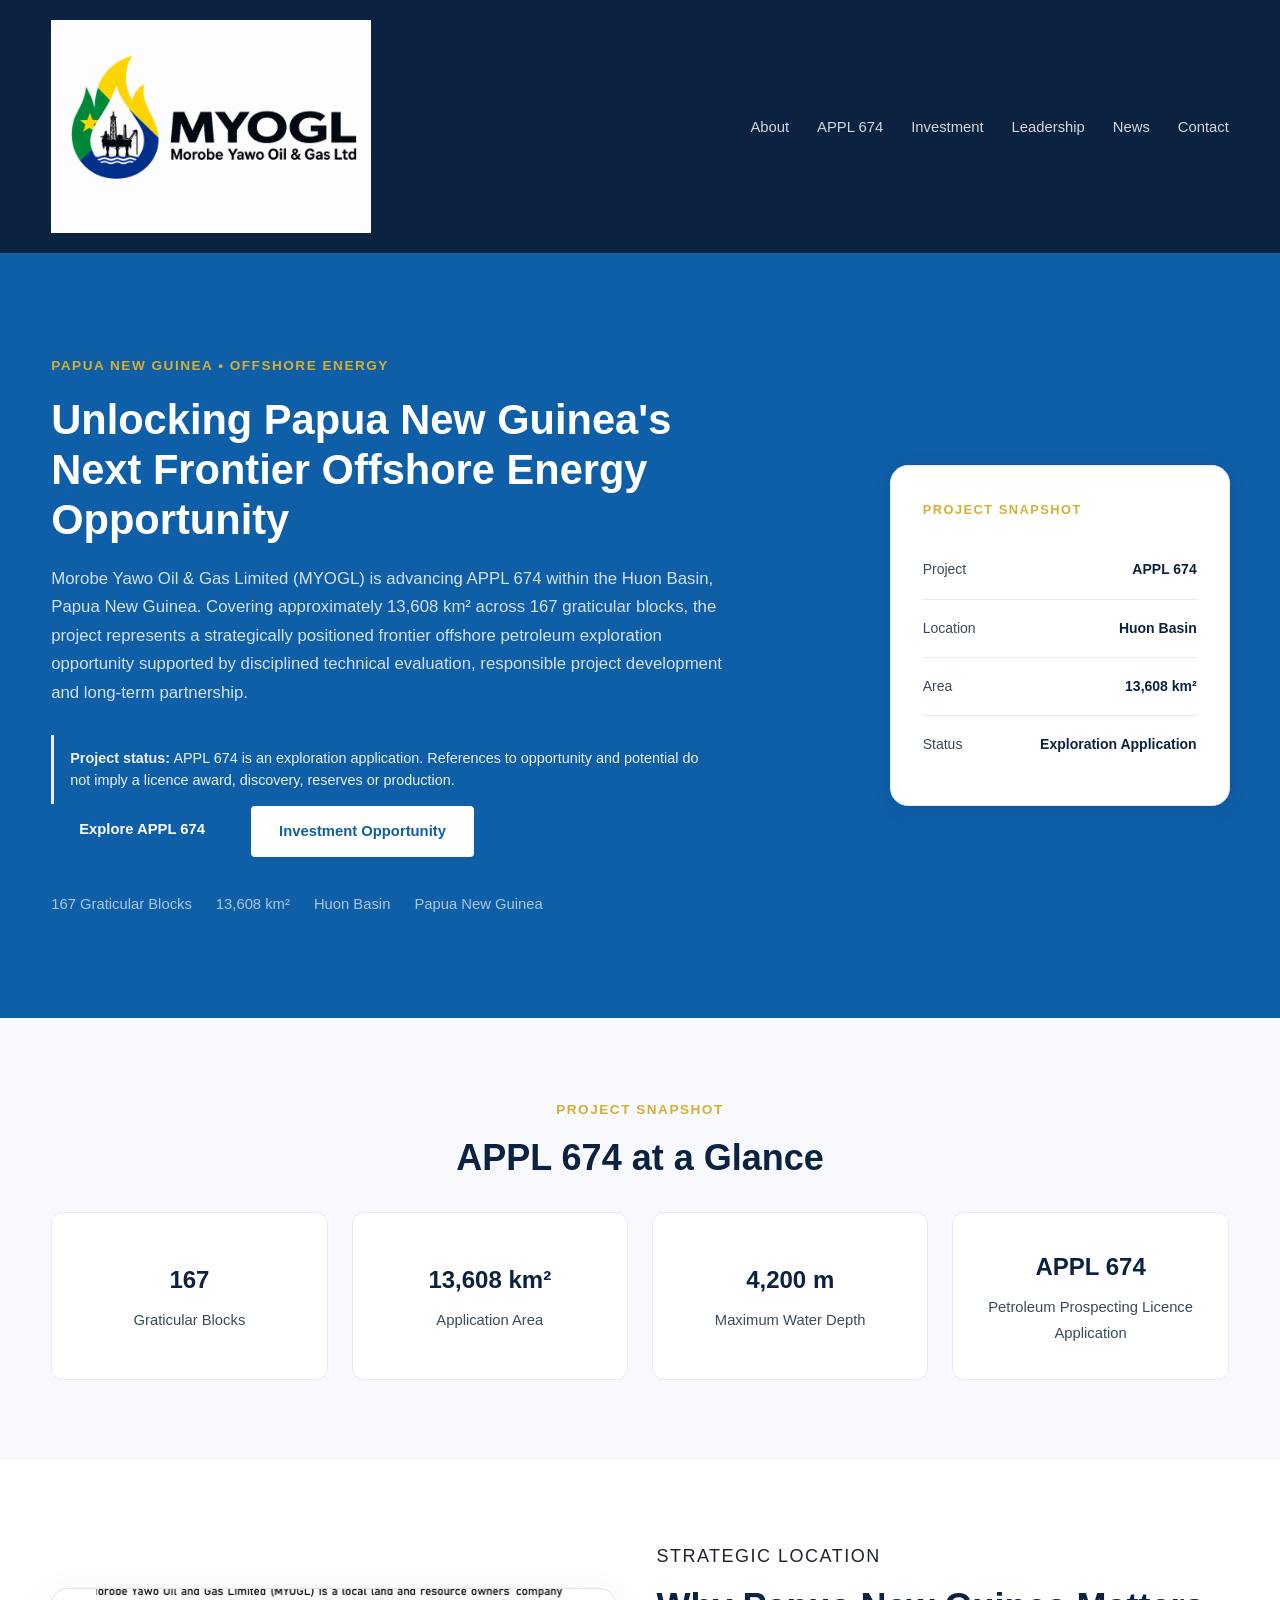
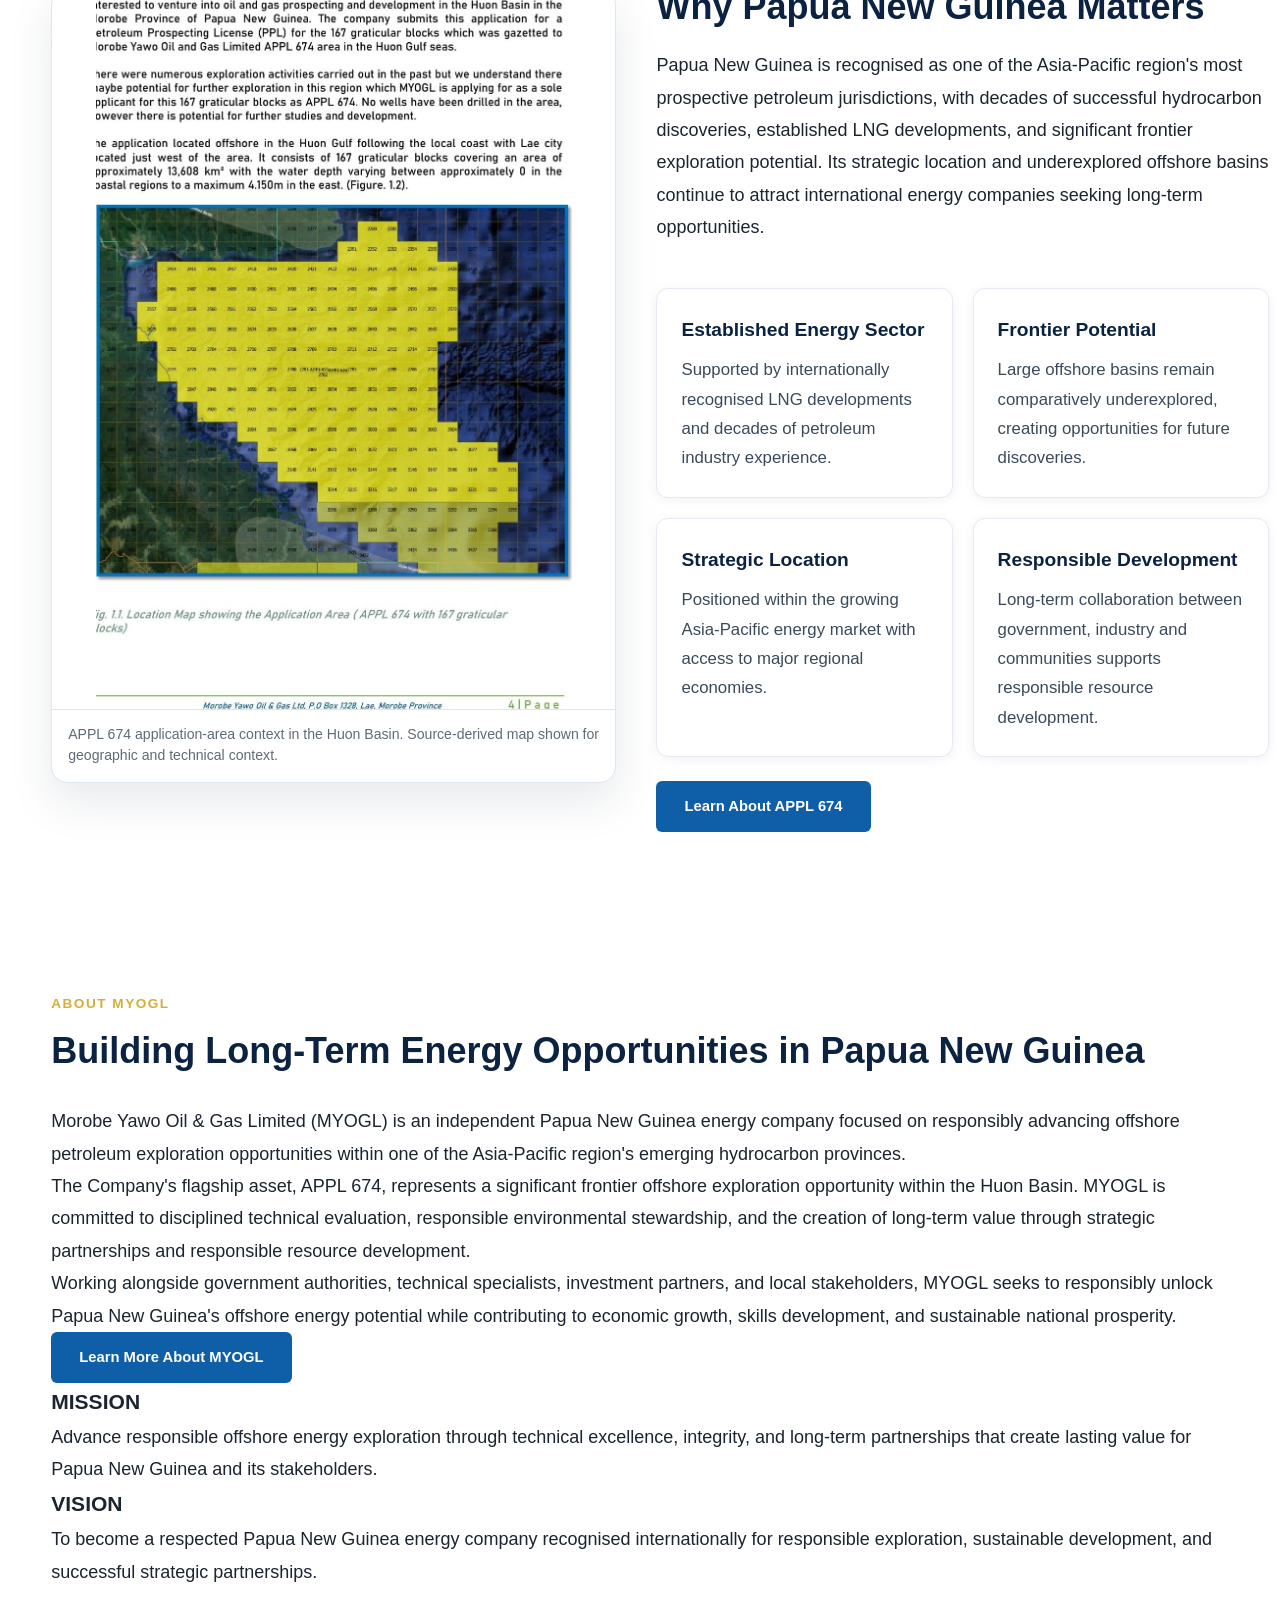
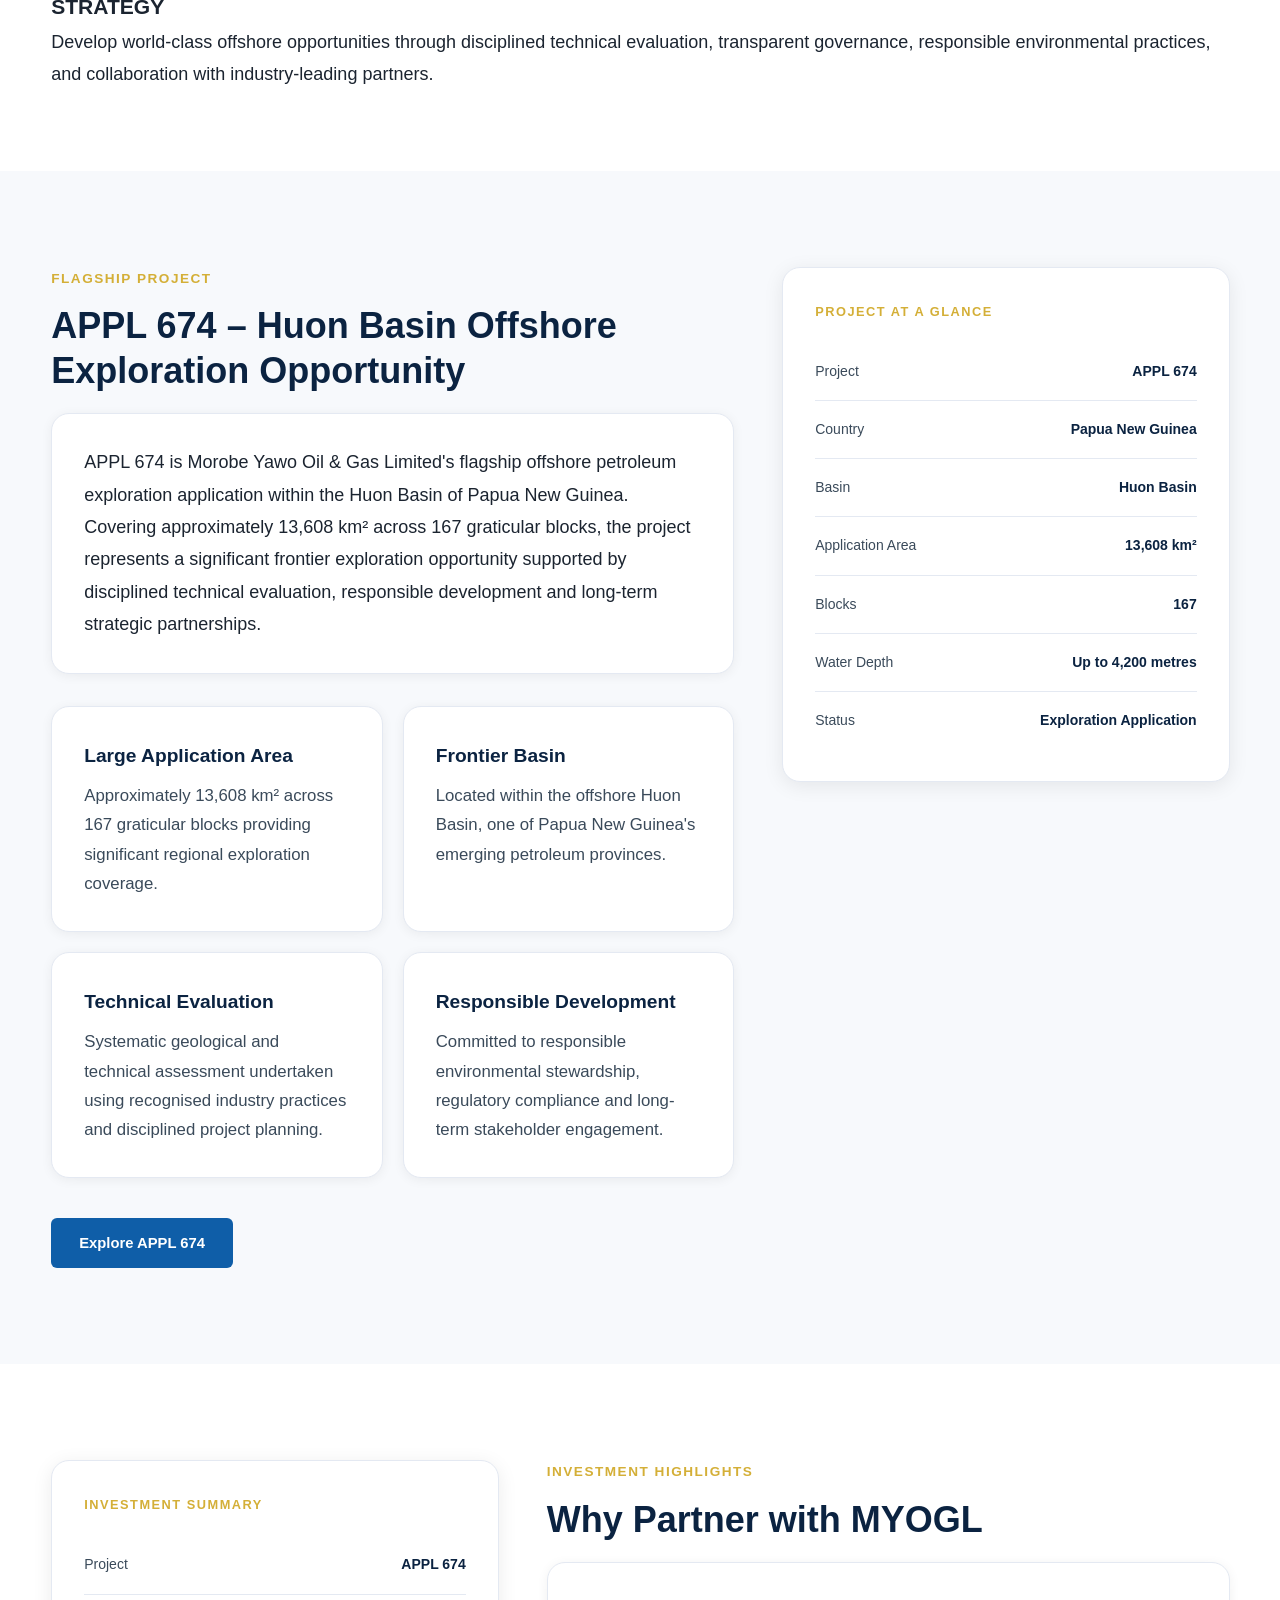
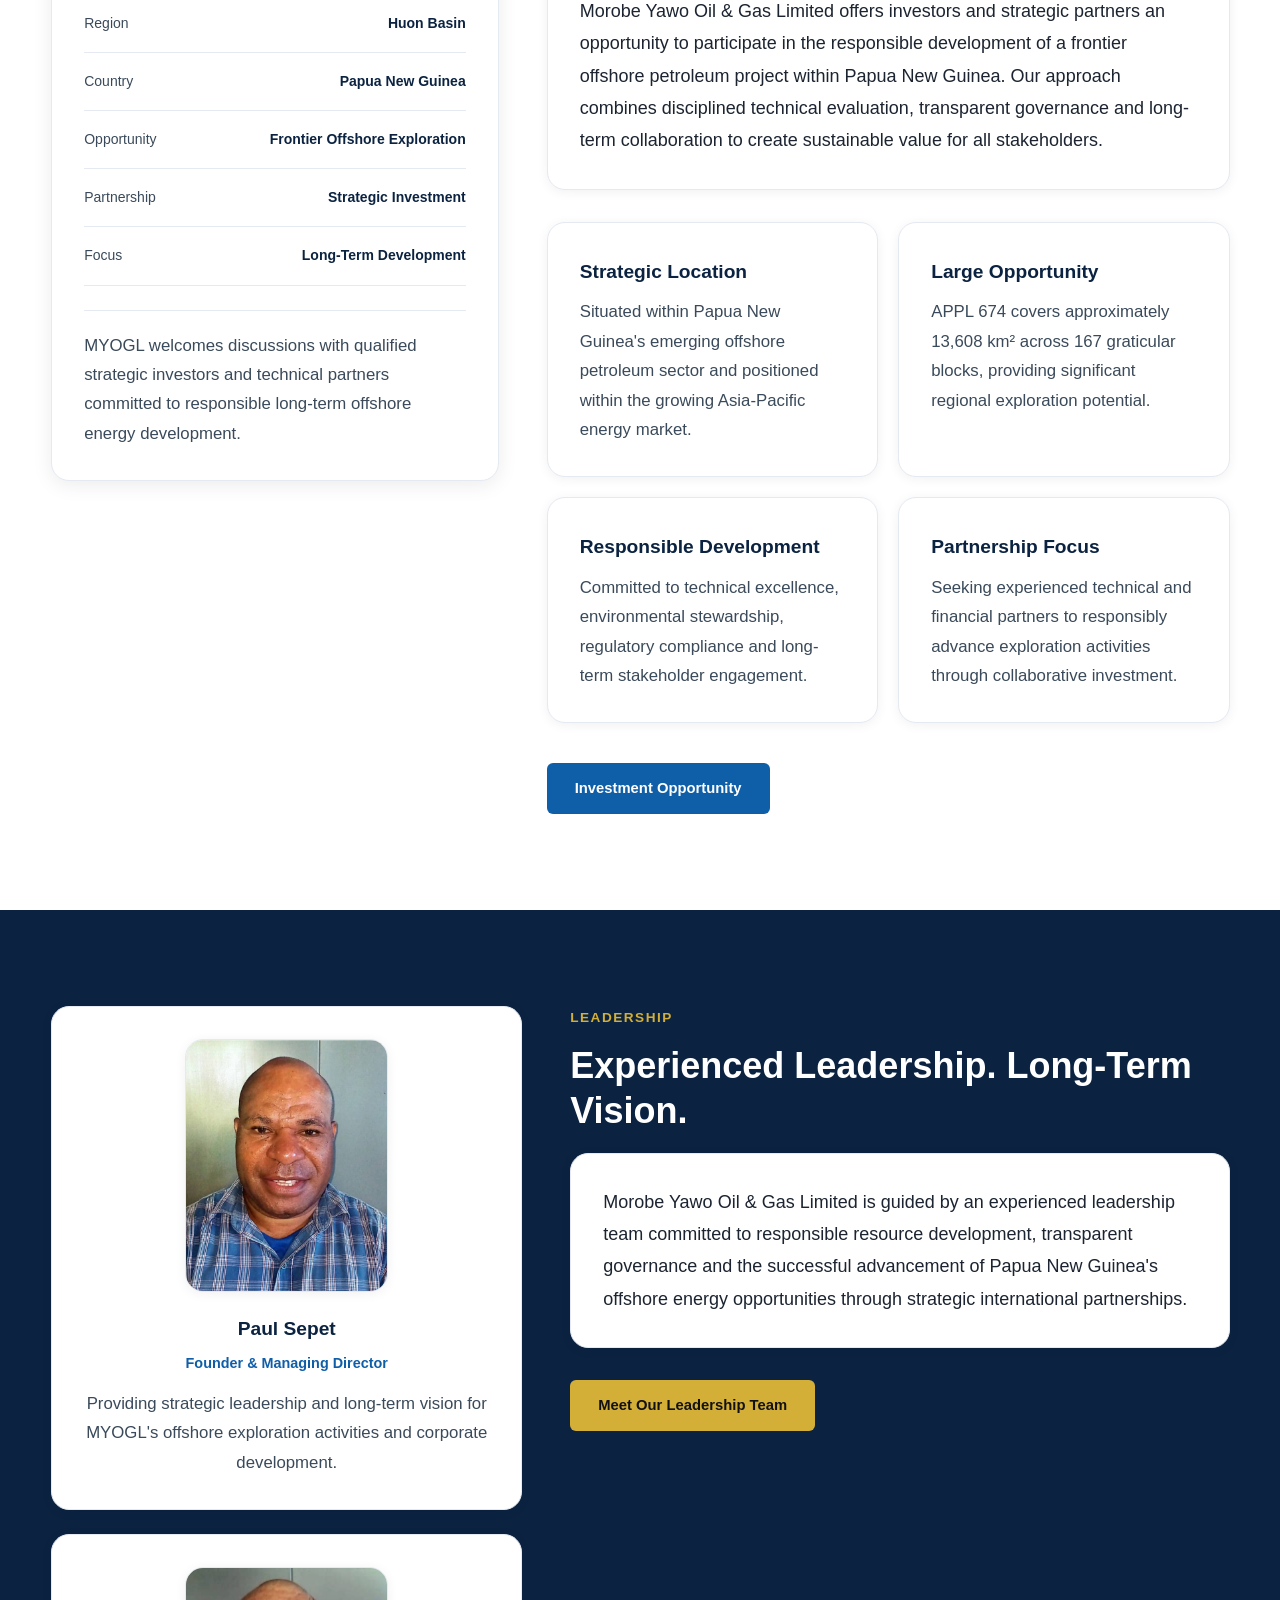
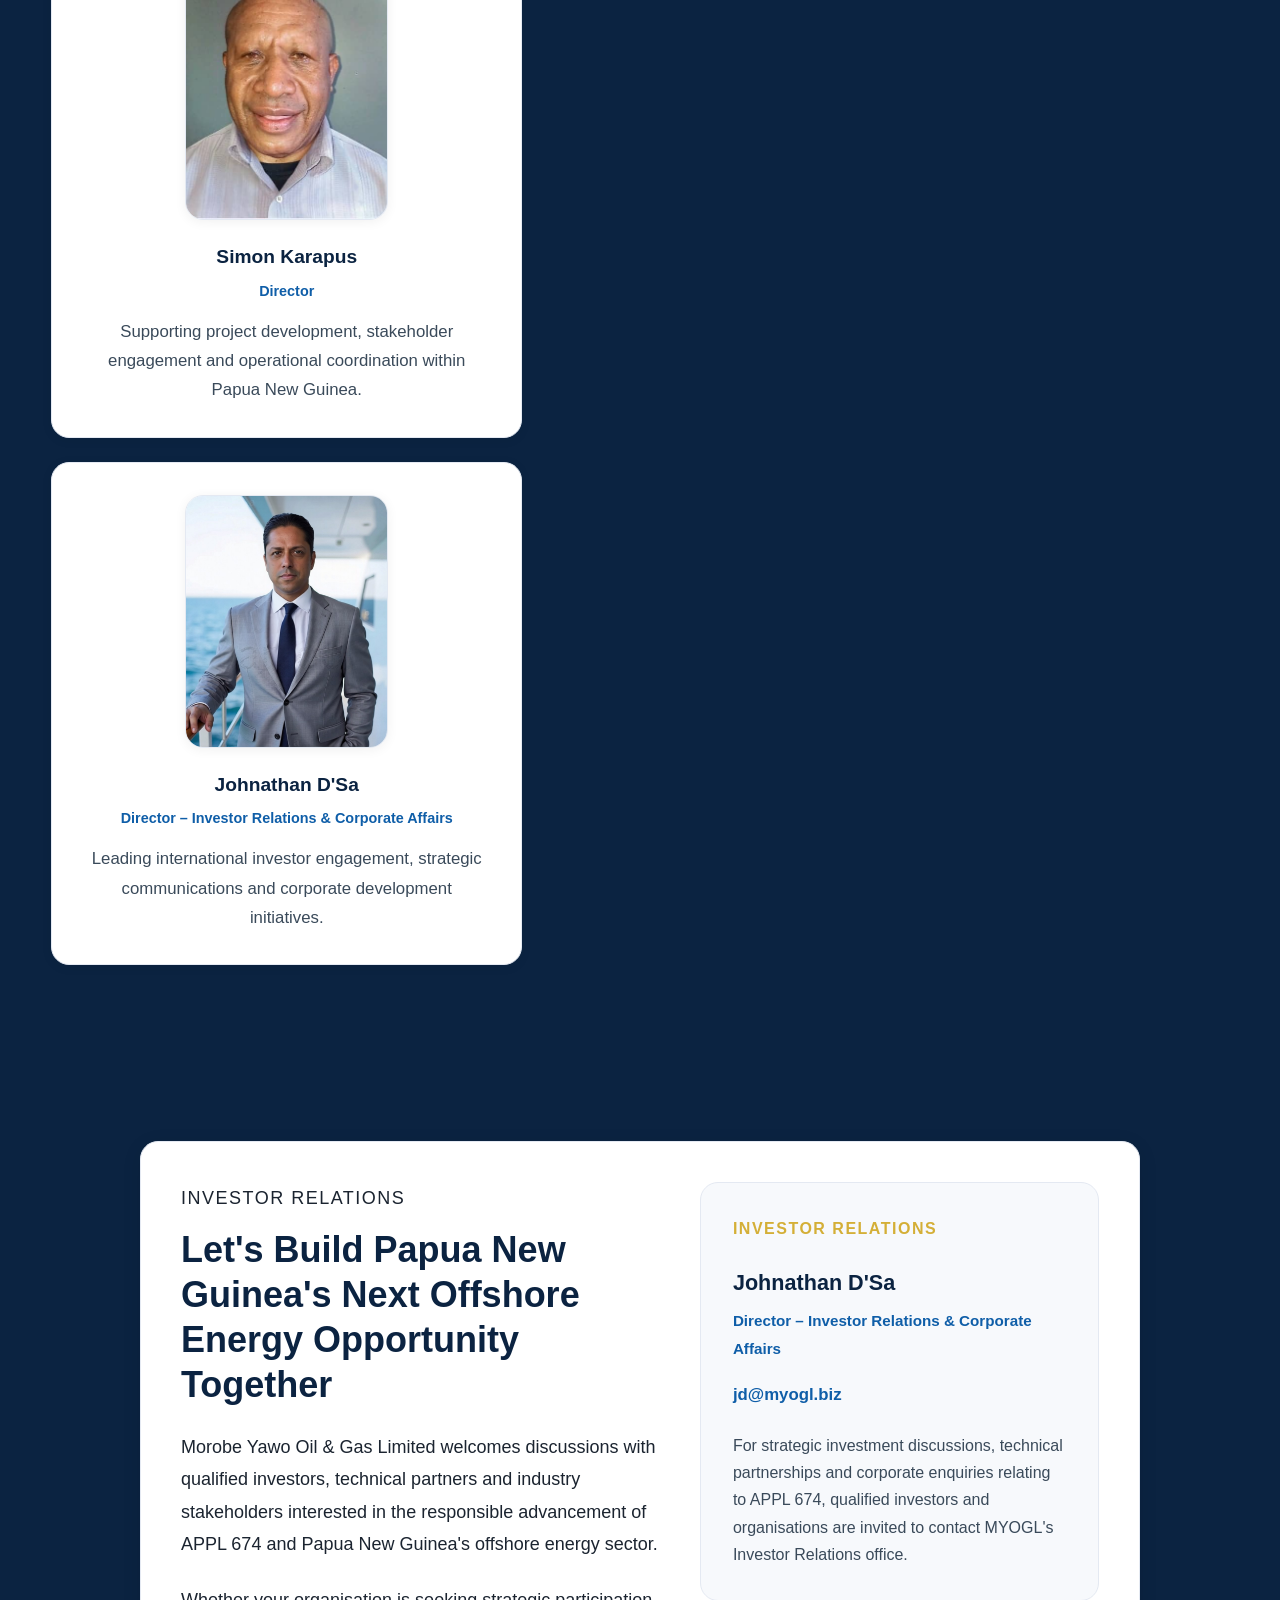
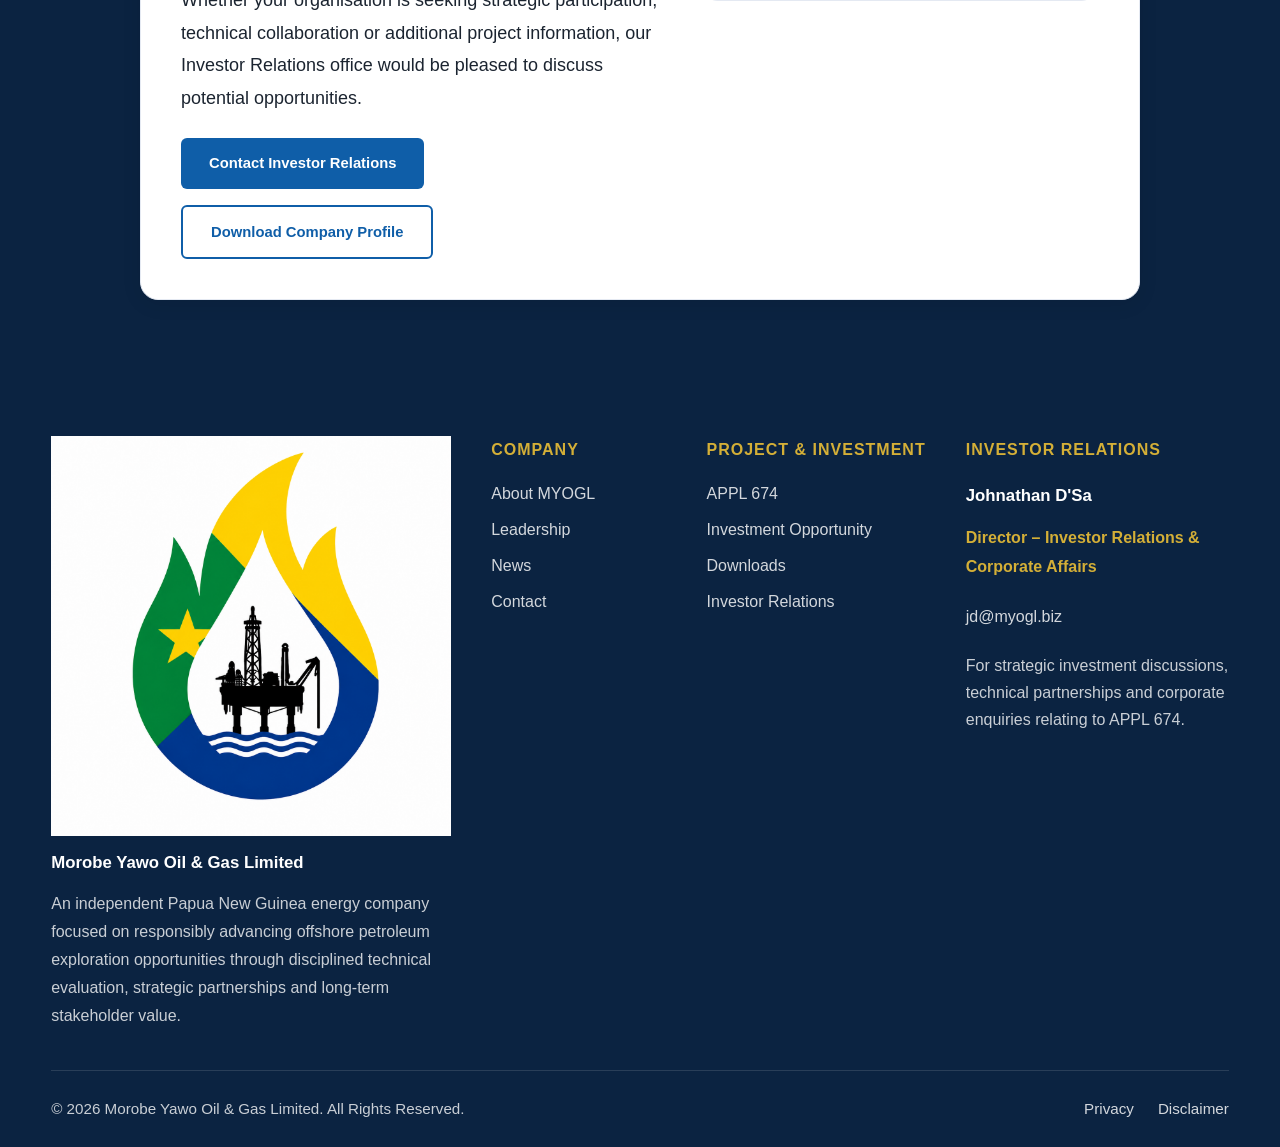
==== commit cf9908ff: "Improve MYOGL homepage visuals and PDF print layout" ====
--- a/index.html
+++ b/index.html
@@ -40,6 +40,7 @@
 <p class="section-label">PAPUA NEW GUINEA &bull; OFFSHORE ENERGY</p>
 <h1>Unlocking Papua New Guinea's Next Frontier Offshore Energy Opportunity</h1>
 <p class="lead">Morobe Yawo Oil & Gas Limited (MYOGL) is advancing APPL 674 within the Huon Basin, Papua New Guinea. Covering approximately 13,608 km&sup2; across 167 graticular blocks, the project represents a strategically positioned frontier offshore petroleum exploration opportunity supported by disciplined technical evaluation, responsible project development and long-term partnership.</p>
+<p class="hero-status-note"><strong>Project status:</strong> APPL 674 is an exploration application. References to opportunity and potential do not imply a licence award, discovery, reserves or production.</p>
 <div class="hero-actions">
 <a class="button" href="appl674.html">Explore APPL 674</a>
 <a class="button-secondary" href="investment.html">Investment Opportunity</a>
@@ -106,11 +107,10 @@
 <section class="why-png-section">
 <div class="container">
 <div class="why-png-layout">
-<div class="why-png-image" role="img" aria-label="Papua New Guinea map and offshore exploration area placeholder">
-<div class="why-png-image-placeholder">
-<span>Papua New Guinea Map / Offshore Image</span>
-</div>
-</div>
+<figure class="why-png-image why-png-map-figure">
+<img src="images/maps/appl674-application-area-map-clean.jpg" alt="APPL 674 application area map showing the Huon Basin offshore context in Papua New Guinea" class="why-png-map-image" loading="eager" decoding="async">
+<figcaption>APPL 674 application-area context in the Huon Basin. Source-derived map shown for geographic and technical context.</figcaption>
+</figure>
 <div class="why-png-content">
 <p class="section-label">STRATEGIC LOCATION</p>
 <h2>Why Papua New Guinea Matters</h2>
--- a/assets/css/style.css
+++ b/assets/css/style.css
@@ -208,4 +208,213 @@
 .ir-panel{padding:1.5rem}
 .footer-grid{grid-template-columns:1fr;gap:1.5rem}
 .footer-logo{max-width:320px}
-}+}
+
+/* Homepage completion — clean APPL 674 geographic visual */
+.why-png-map-figure {
+  margin: 0;
+  overflow: hidden;
+  border: 1px solid var(--color-border, #dfe5ec);
+  border-radius: var(--radius-lg, 16px);
+  background: var(--color-surface, #fff);
+  box-shadow: 0 18px 45px rgba(15, 35, 55, 0.10);
+}
+
+.why-png-map-image {
+  display: block;
+  width: 100%;
+  height: auto;
+  max-height: 720px;
+  object-fit: contain;
+  background: #fff;
+}
+
+.why-png-map-figure figcaption {
+  padding: 0.85rem 1rem 1rem;
+  border-top: 1px solid var(--color-border, #dfe5ec);
+  color: var(--color-muted, #5f6b76);
+  font-size: 0.88rem;
+  line-height: 1.5;
+}
+
+.hero-status-note {
+  max-width: 62rem;
+  margin-top: 1rem;
+  padding: 0.8rem 1rem;
+  border-left: 3px solid currentColor;
+  font-size: 0.9rem;
+  line-height: 1.5;
+  opacity: 0.92;
+}
+
+@media (max-width: 900px) {
+  .why-png-map-image {
+    max-height: none;
+  }
+}
+
+@media print {
+  .why-png-map-figure {
+    break-inside: avoid !important;
+    page-break-inside: avoid !important;
+    box-shadow: none !important;
+  }
+
+  .why-png-map-image {
+    display: block !important;
+    visibility: visible !important;
+    opacity: 1 !important;
+    width: 100% !important;
+    max-height: 185mm !important;
+    object-fit: contain !important;
+  }
+
+  .hero-status-note {
+    break-inside: avoid !important;
+    page-break-inside: avoid !important;
+  }
+}
+
+/* FINAL A4 PDF PAGINATION OVERRIDE */
+@media print {
+  @page {
+    size: A4 portrait;
+    margin: 12mm 10mm 14mm 10mm;
+  }
+
+  html, body {
+    width: 100% !important;
+    height: auto !important;
+    min-height: 0 !important;
+    max-height: none !important;
+    overflow: visible !important;
+    zoom: 1 !important;
+  }
+
+  body {
+    margin: 0 !important;
+    background: #fff !important;
+    font-size: 10pt !important;
+    line-height: 1.4 !important;
+    -webkit-print-color-adjust: exact !important;
+    print-color-adjust: exact !important;
+  }
+
+  *, *::before, *::after {
+    animation: none !important;
+    transition: none !important;
+  }
+
+  .site-header,
+  .skip-link {
+    display: none !important;
+  }
+
+  main, section, header, footer,
+  .hero, .container,
+  .hero-layout, .stats-grid, .why-png-layout,
+  .about-layout, .project-layout, .invest-layout,
+  .leadership-layout, .leadership-cards-col,
+  .ir-panel, .footer-grid {
+    position: static !important;
+    float: none !important;
+    width: auto !important;
+    max-width: none !important;
+    height: auto !important;
+    min-height: 0 !important;
+    max-height: none !important;
+    overflow: visible !important;
+    transform: none !important;
+  }
+
+  .hero,
+  .stats-section,
+  .why-png-section,
+  .about-section,
+  .project-section,
+  .invest-section,
+  .leadership-section,
+  .ir-section,
+  .site-footer {
+    padding-top: 7mm !important;
+    padding-bottom: 7mm !important;
+  }
+
+  /* Major corporate sections begin cleanly on a new PDF page. */
+  .why-png-section,
+  .about-section,
+  .project-section,
+  .invest-section,
+  .leadership-section,
+  .ir-section,
+  .site-footer {
+    break-before: page !important;
+    page-break-before: always !important;
+  }
+
+  .hero {
+    break-after: page !important;
+    page-break-after: always !important;
+  }
+
+  .stats-section {
+    break-before: auto !important;
+    page-break-before: auto !important;
+  }
+
+  .leadership-layout {
+    display: block !important;
+  }
+
+  .leadership-cards-col {
+    display: grid !important;
+    grid-template-columns: repeat(3, minmax(0, 1fr)) !important;
+    gap: 5mm !important;
+  }
+
+  .leadership-card,
+  .stat-card,
+  .why-png-card,
+  .project-panel,
+  .invest-panel,
+  .snapshot-card,
+  .ir-contact,
+  .why-png-map-figure {
+    break-inside: avoid !important;
+    page-break-inside: avoid !important;
+  }
+
+  .leadership-photo {
+    display: block !important;
+    visibility: visible !important;
+    opacity: 1 !important;
+    width: 38mm !important;
+    height: 48mm !important;
+    object-fit: cover !important;
+    margin: 0 auto 3mm !important;
+  }
+
+  img {
+    max-width: 100% !important;
+    height: auto !important;
+    visibility: visible !important;
+    opacity: 1 !important;
+  }
+
+  .why-png-map-image {
+    max-height: 170mm !important;
+    object-fit: contain !important;
+  }
+
+  h1, h2, h3, h4,
+  .section-label, .section-intro {
+    break-after: avoid !important;
+    page-break-after: avoid !important;
+  }
+
+  a {
+    color: inherit !important;
+    text-decoration: none !important;
+  }
+}
+
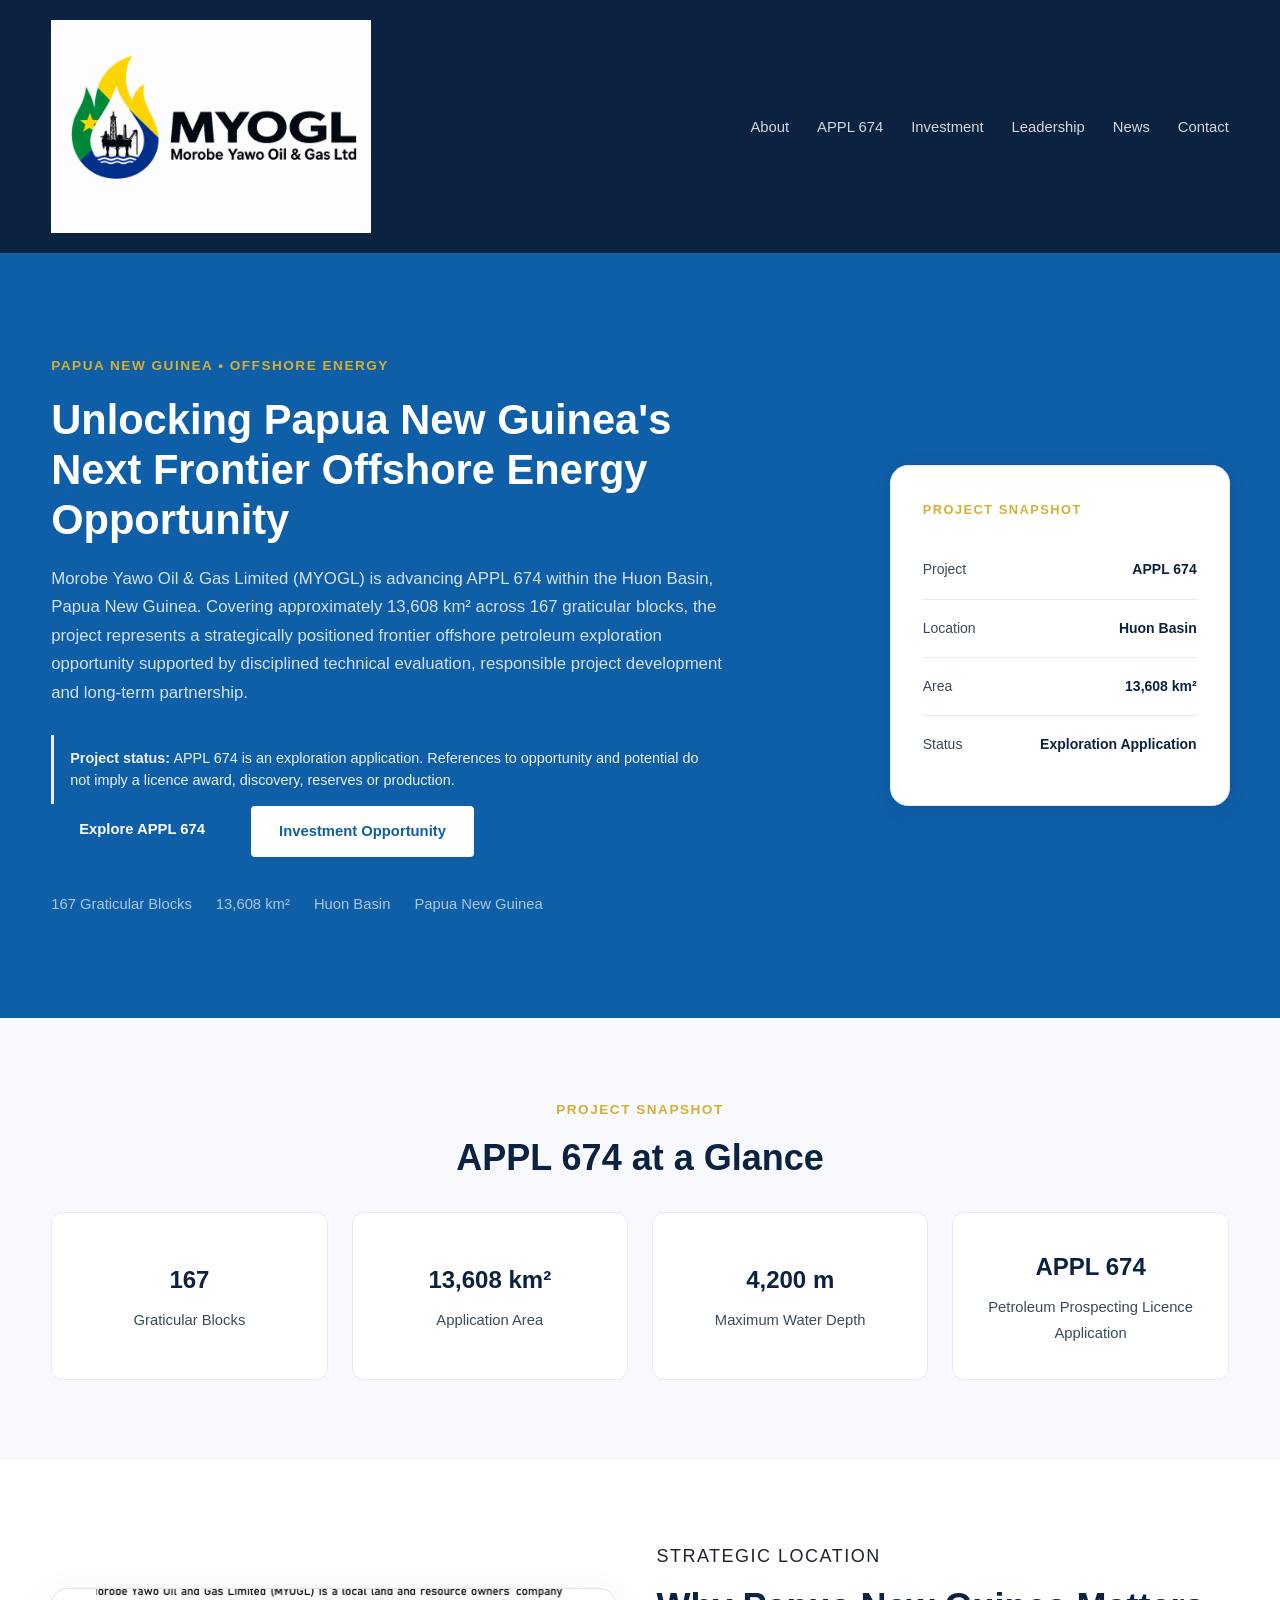
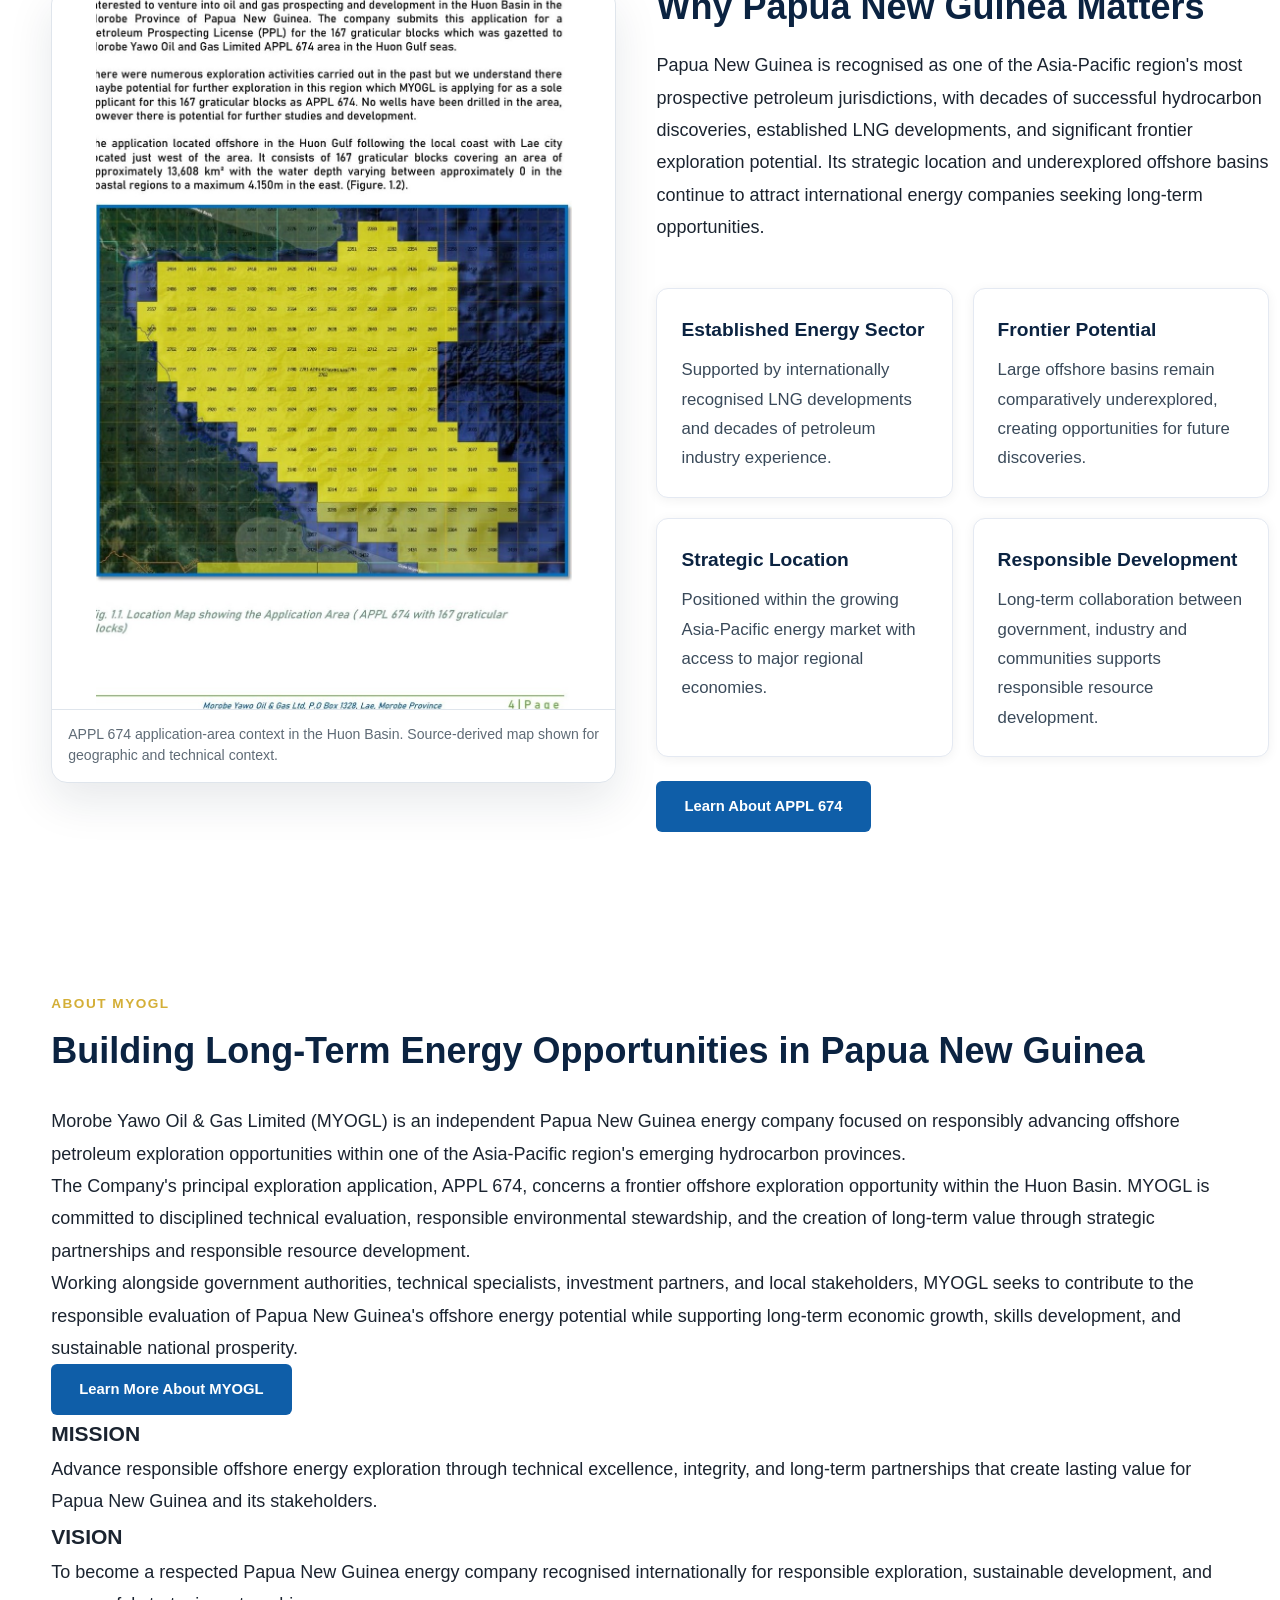
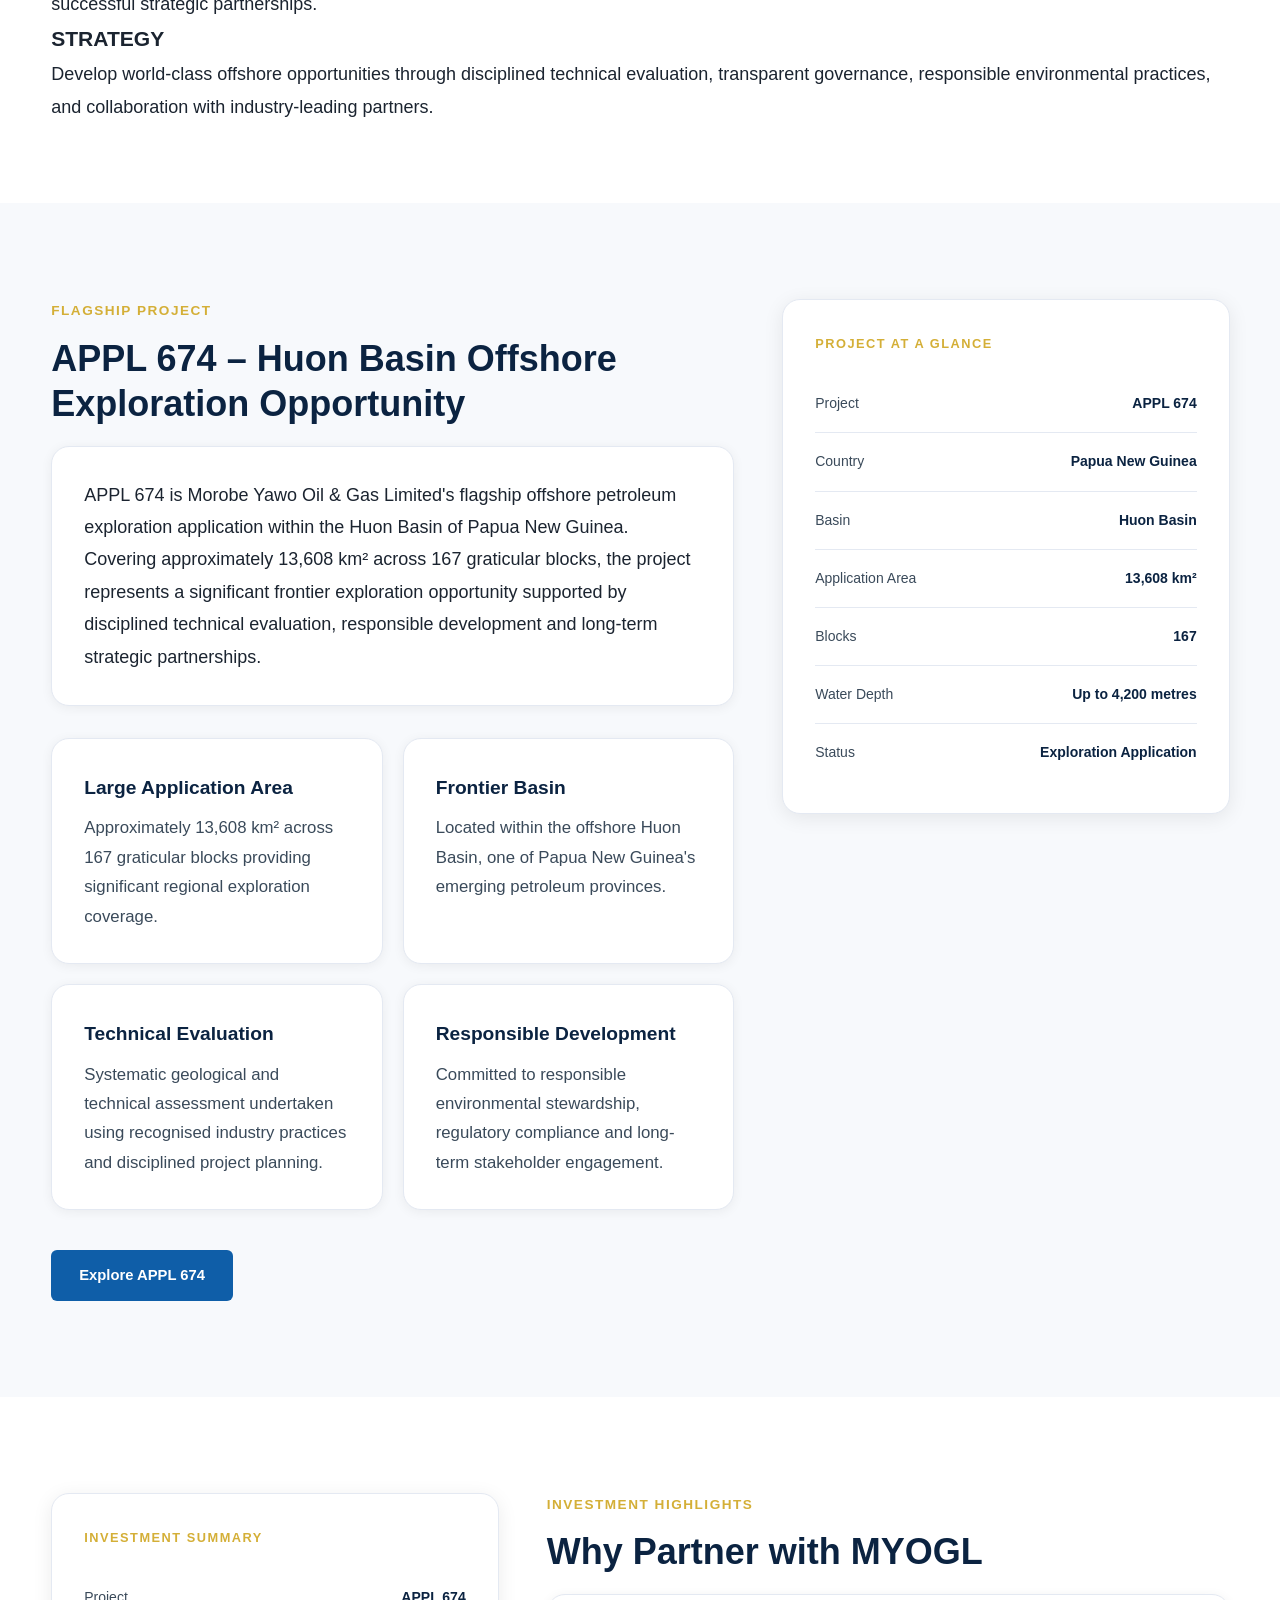
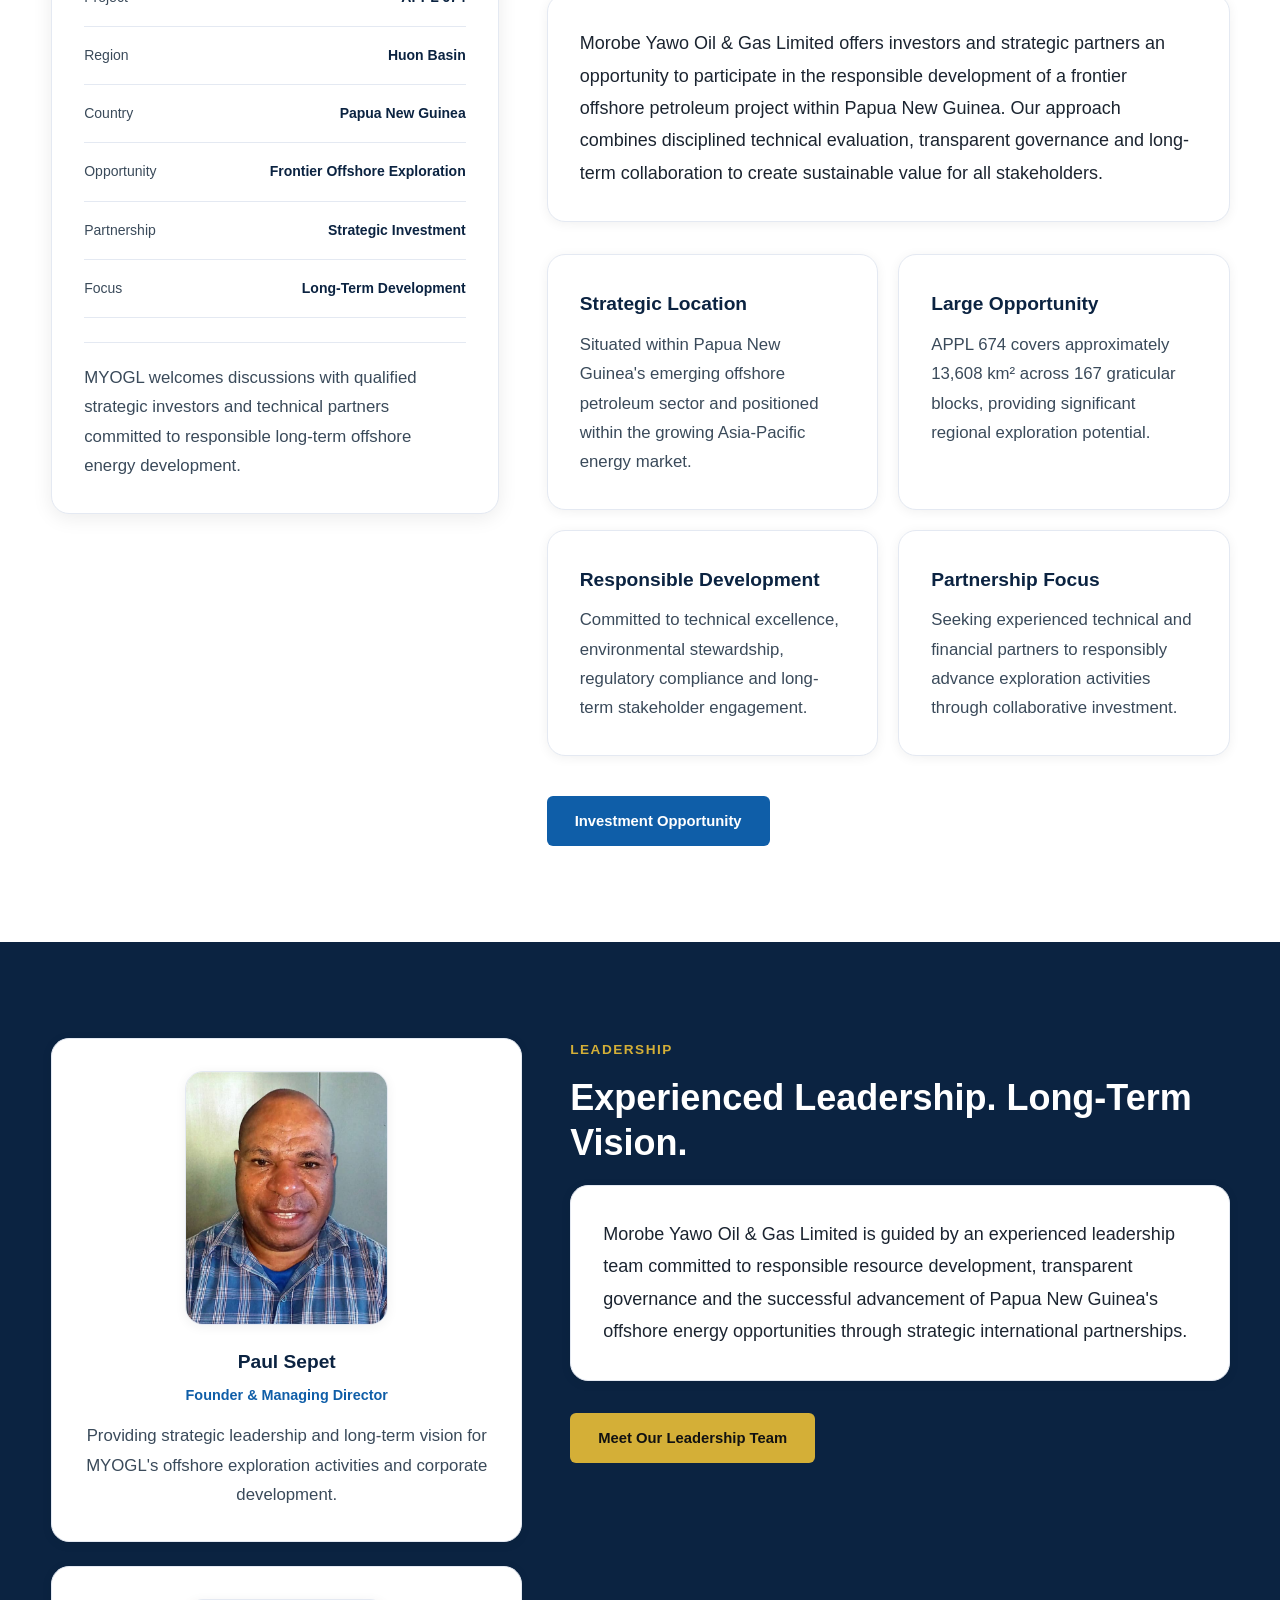
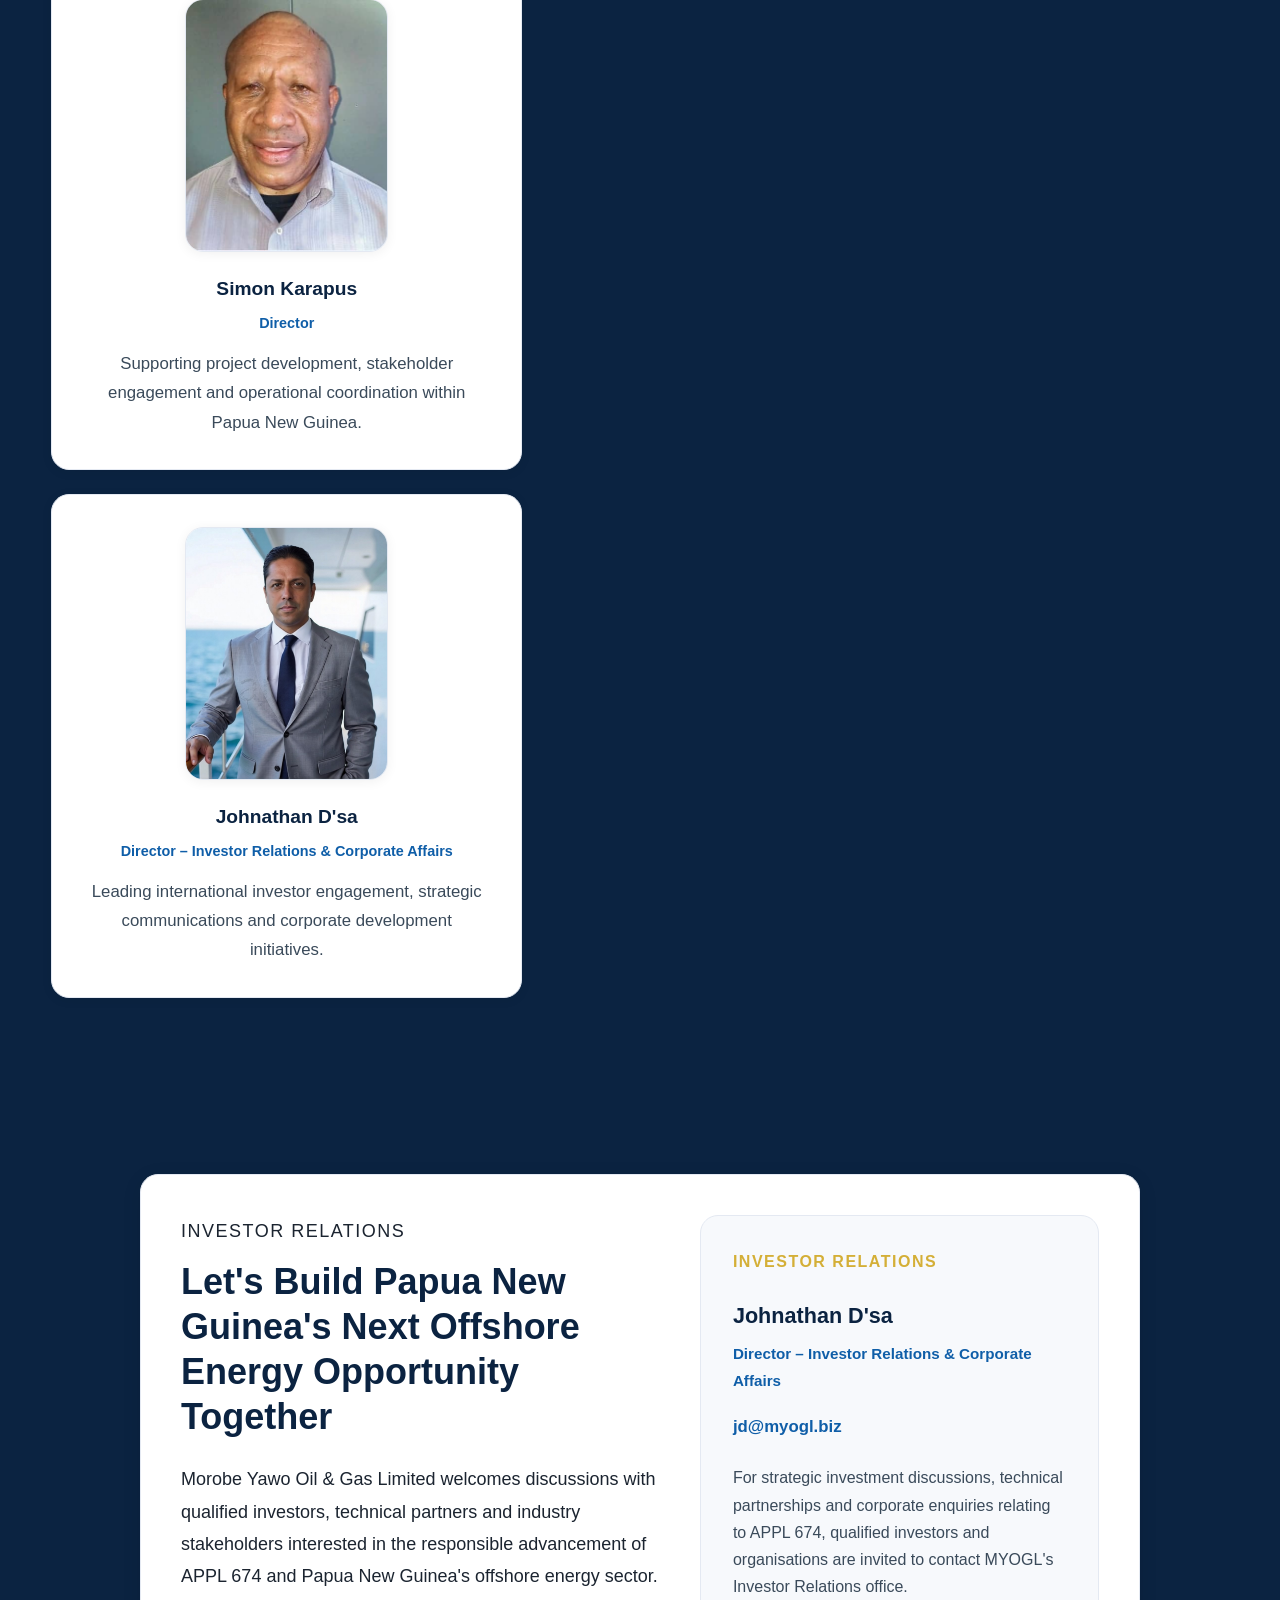
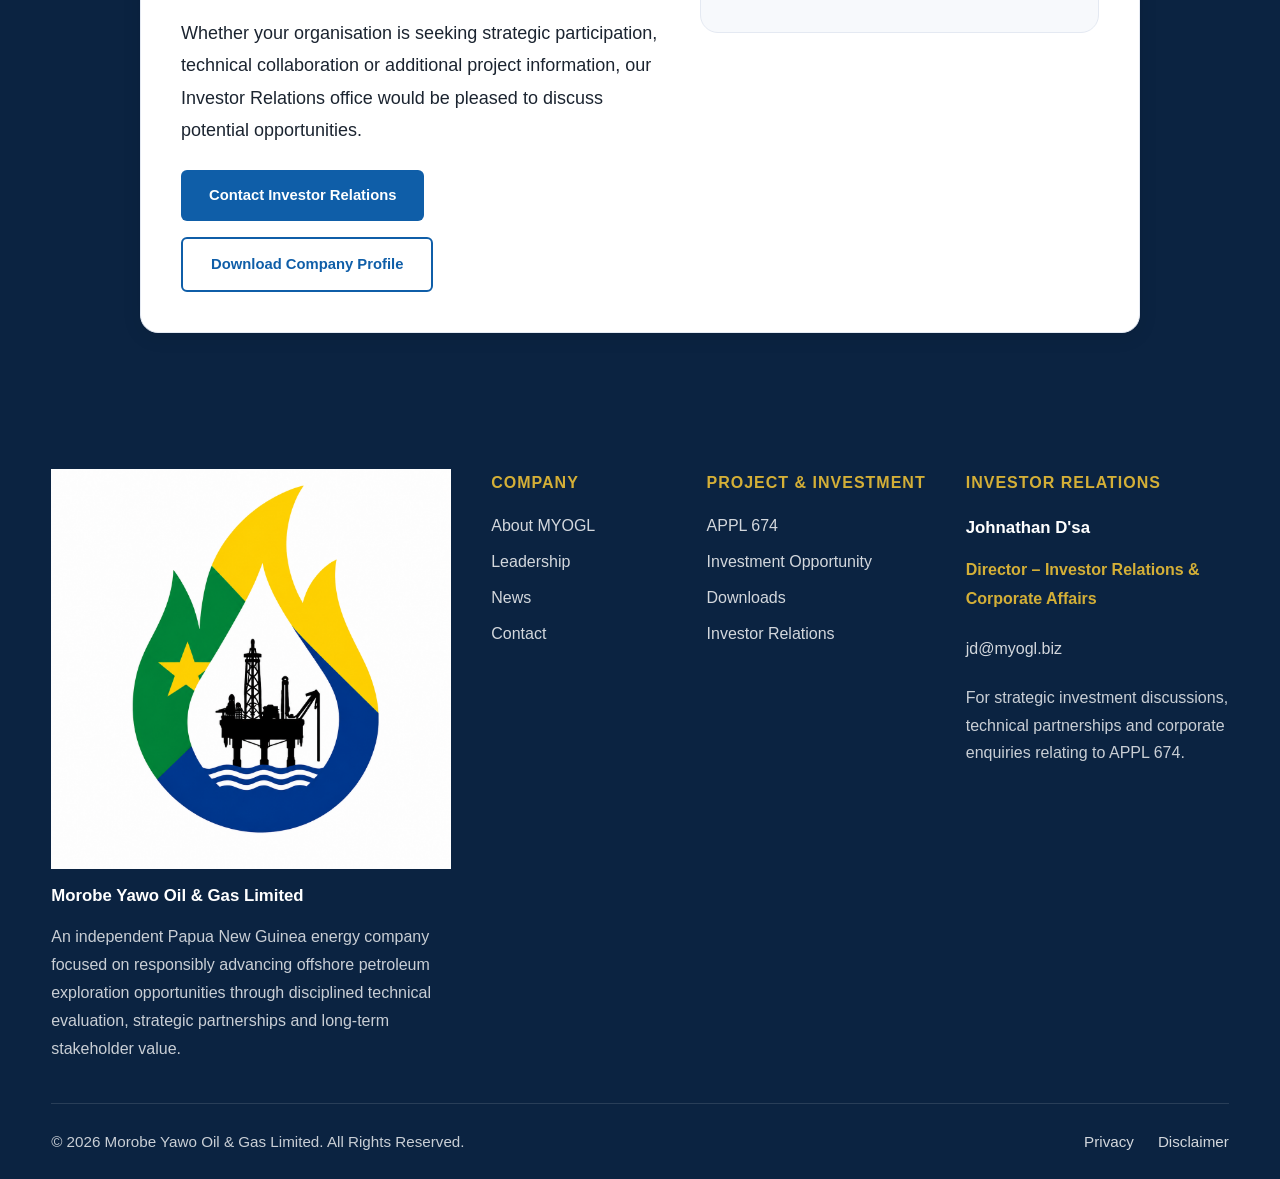
==== commit 4d19e80d: "Apply production audit corrections and APPL 674 status wording" ====
--- a/index.html
+++ b/index.html
@@ -3,8 +3,8 @@
 <head>
 <meta charset="UTF-8">
 <meta name="viewport" content="width=device-width,initial-scale=1.0">
-<title>MYOGL | Executive Edition</title>
-<meta name="description" content="Morobe Yawo Oil & Gas Limited">
+<title>Morobe Yawo Oil &amp; Gas Limited | MYOGL</title>
+<meta name="description" content="Morobe Yawo Oil &amp; Gas Limited is an independent Papua New Guinea energy company focused on responsible offshore petroleum exploration opportunities and strategic partnerships.">
 <link rel="icon" type="image/png" href="images/logos/icon.png">
 <link rel="stylesheet" href="assets/css/style.css">
 </head>
@@ -147,8 +147,8 @@
 <p class="section-label">ABOUT MYOGL</p>
 <h2>Building Long-Term Energy Opportunities in Papua New Guinea</h2>
 <p>Morobe Yawo Oil & Gas Limited (MYOGL) is an independent Papua New Guinea energy company focused on responsibly advancing offshore petroleum exploration opportunities within one of the Asia-Pacific region's emerging hydrocarbon provinces.</p>
-<p>The Company's flagship asset, APPL 674, represents a significant frontier offshore exploration opportunity within the Huon Basin. MYOGL is committed to disciplined technical evaluation, responsible environmental stewardship, and the creation of long-term value through strategic partnerships and responsible resource development.</p>
-<p>Working alongside government authorities, technical specialists, investment partners, and local stakeholders, MYOGL seeks to responsibly unlock Papua New Guinea's offshore energy potential while contributing to economic growth, skills development, and sustainable national prosperity.</p>
+<p>The Company's principal exploration application, APPL 674, concerns a frontier offshore exploration opportunity within the Huon Basin. MYOGL is committed to disciplined technical evaluation, responsible environmental stewardship, and the creation of long-term value through strategic partnerships and responsible resource development.</p>
+<p>Working alongside government authorities, technical specialists, investment partners, and local stakeholders, MYOGL seeks to contribute to the responsible evaluation of Papua New Guinea's offshore energy potential while supporting long-term economic growth, skills development, and sustainable national prosperity.</p>
 <a class="button" href="about.html">Learn More About MYOGL</a>
 </div>
 <div class="about-cards-col">
@@ -320,8 +320,8 @@
 <p>Supporting project development, stakeholder engagement and operational coordination within Papua New Guinea.</p>
 </div>
 <div class="leadership-card">
-<img src="images/leadership/johnathan-dsa.jpg" alt="Johnathan D'Sa" class="leadership-photo" loading="lazy">
-<h3>Johnathan D'Sa</h3>
+<img src="images/leadership/johnathan-dsa.jpg" alt="Johnathan D'sa" class="leadership-photo" loading="lazy">
+<h3>Johnathan D'sa</h3>
 <p class="leadership-position">Director – Investor Relations & Corporate Affairs</p>
 <p>Leading international investor engagement, strategic communications and corporate development initiatives.</p>
 </div>
@@ -354,7 +354,7 @@
 </div>
 <div class="ir-contact">
 <h3>Investor Relations</h3>
-<p class="ir-contact-name">Johnathan D'Sa</p>
+<p class="ir-contact-name">Johnathan D'sa</p>
 <p class="ir-contact-position">Director – Investor Relations & Corporate Affairs</p>
 <a class="ir-contact-email" href="mailto:jd@myogl.biz">jd@myogl.biz</a>
 <p class="ir-contact-note">For strategic investment discussions, technical partnerships and corporate enquiries relating to APPL 674, qualified investors and organisations are invited to contact MYOGL's Investor Relations office.</p>
@@ -394,7 +394,7 @@
 <div>
 <h3>Investor Relations</h3>
 <div class="footer-nav">
-<p class="footer-ir-name">Johnathan D'Sa</p>
+<p class="footer-ir-name">Johnathan D'sa</p>
 <p class="footer-ir-position">Director – Investor Relations & Corporate Affairs</p>
 <a class="footer-ir-email" href="mailto:jd@myogl.biz">jd@myogl.biz</a>
 <p class="footer-ir-note">For strategic investment discussions, technical partnerships and corporate enquiries relating to APPL 674.</p>
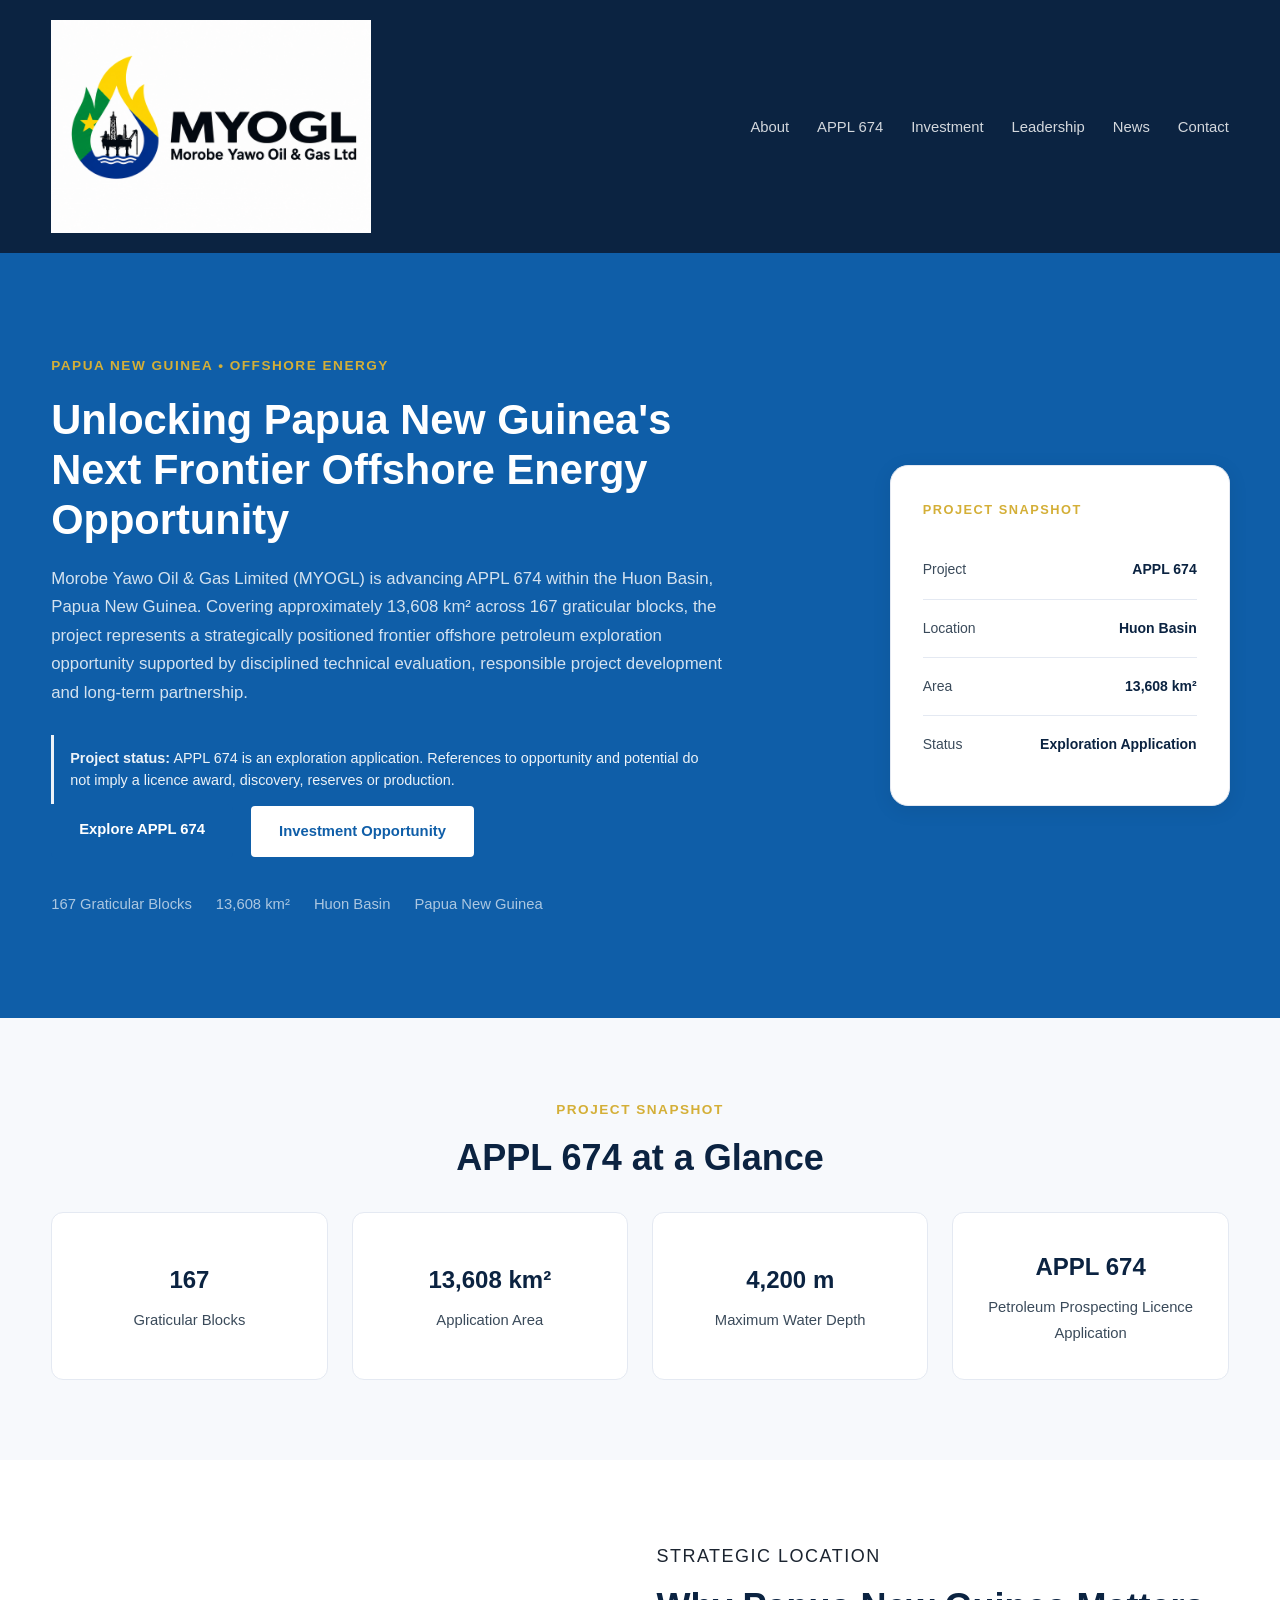
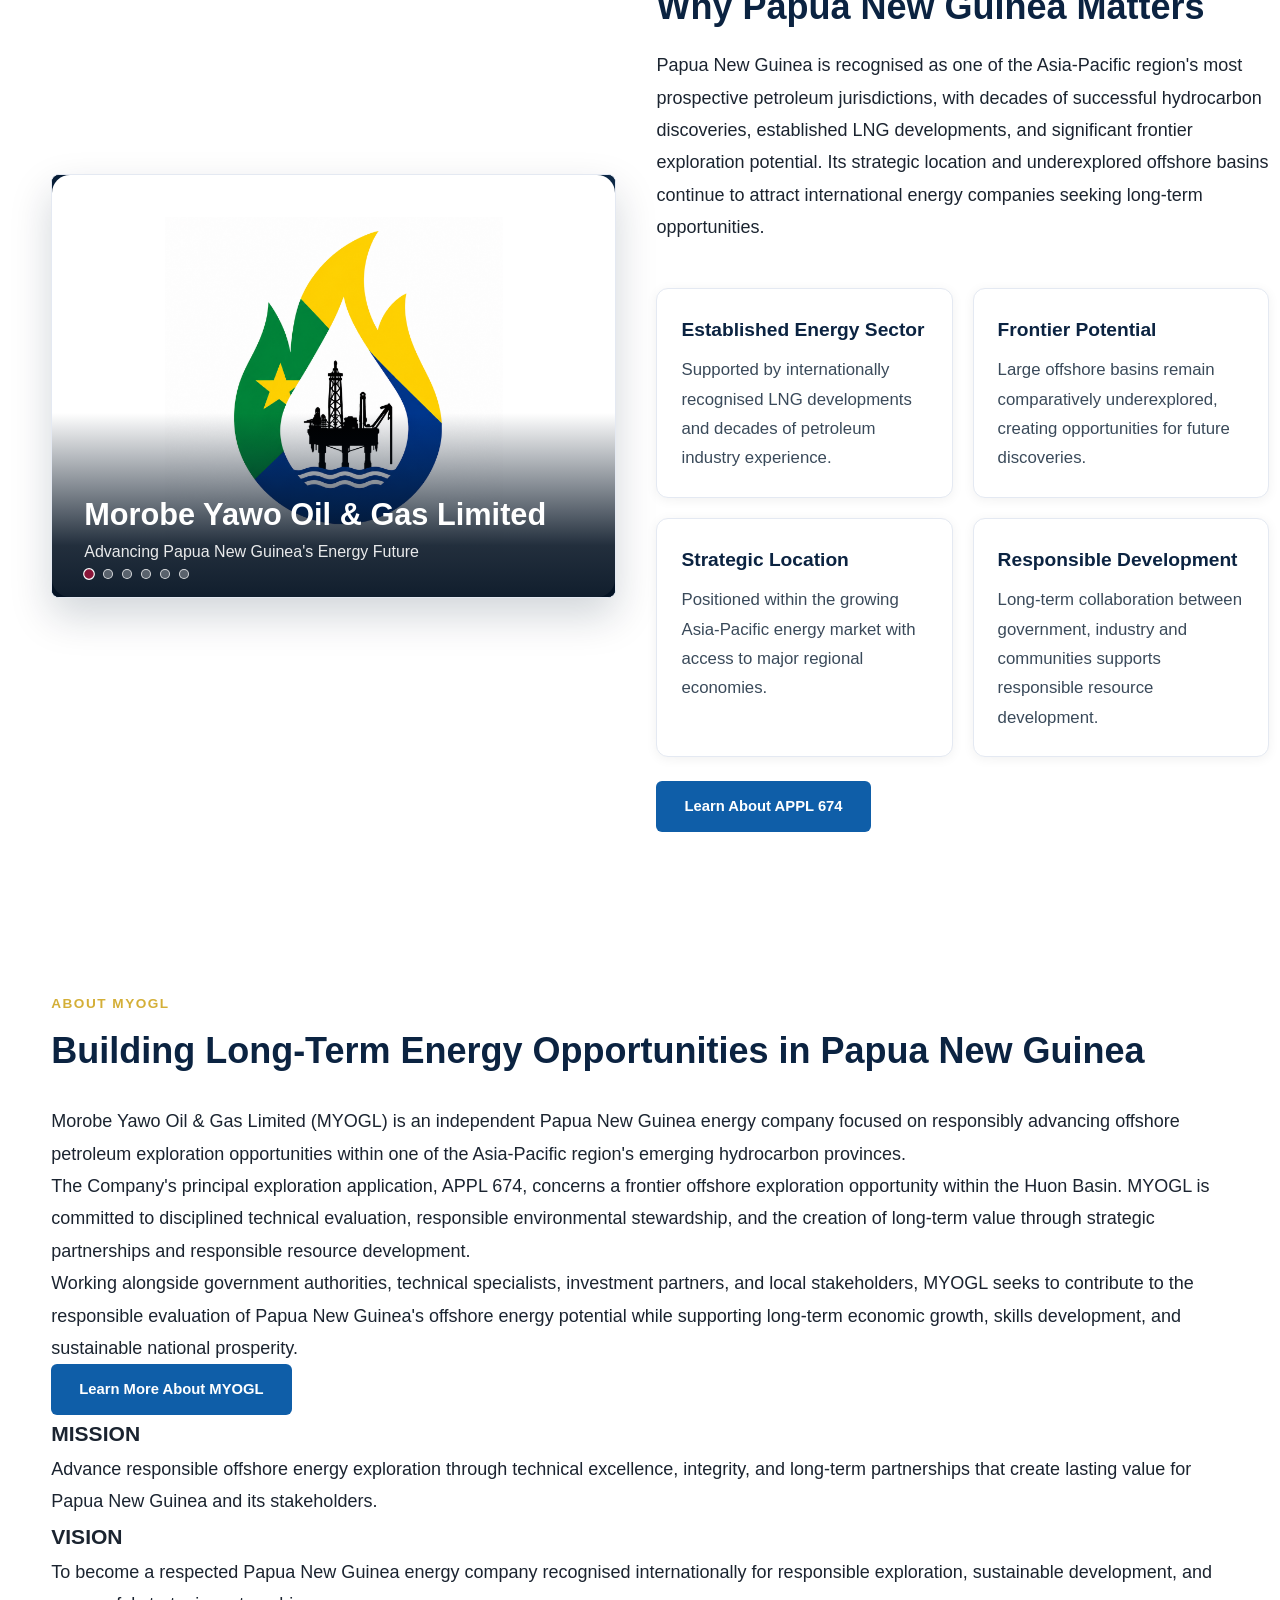
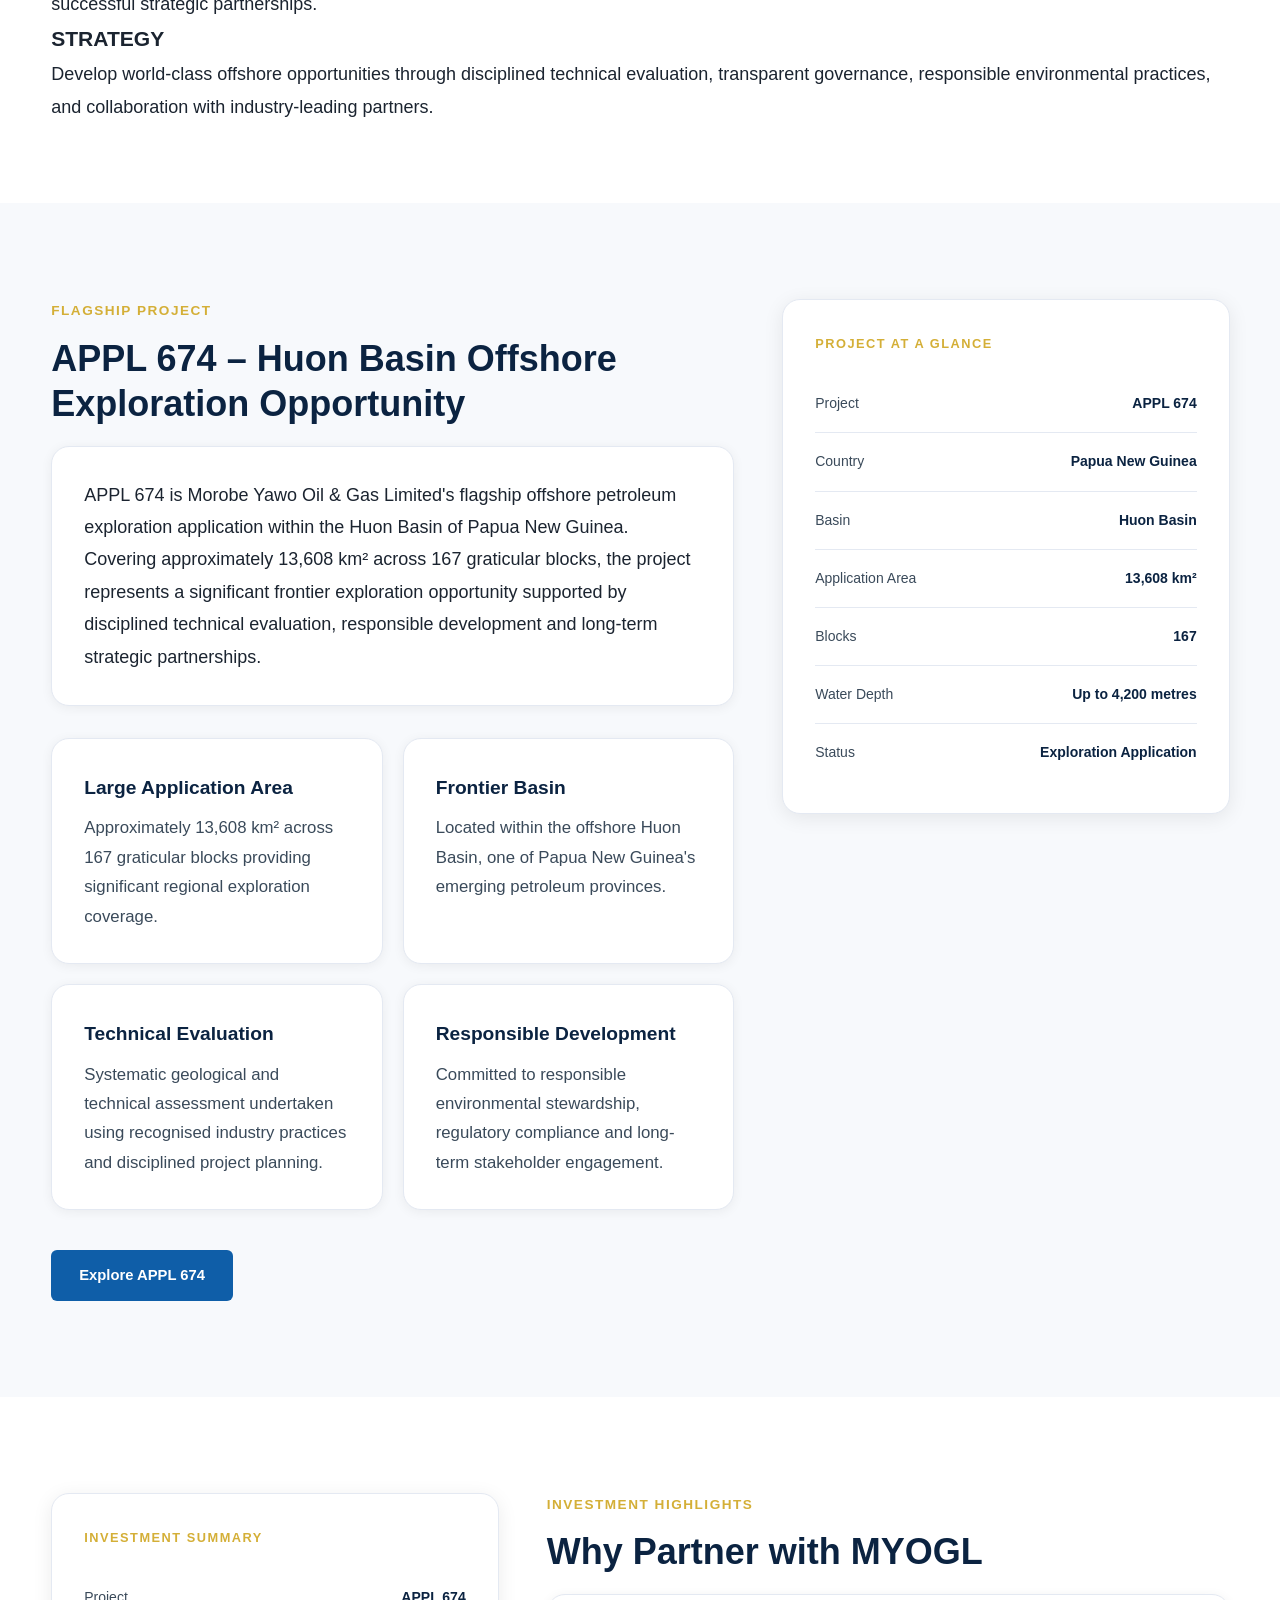
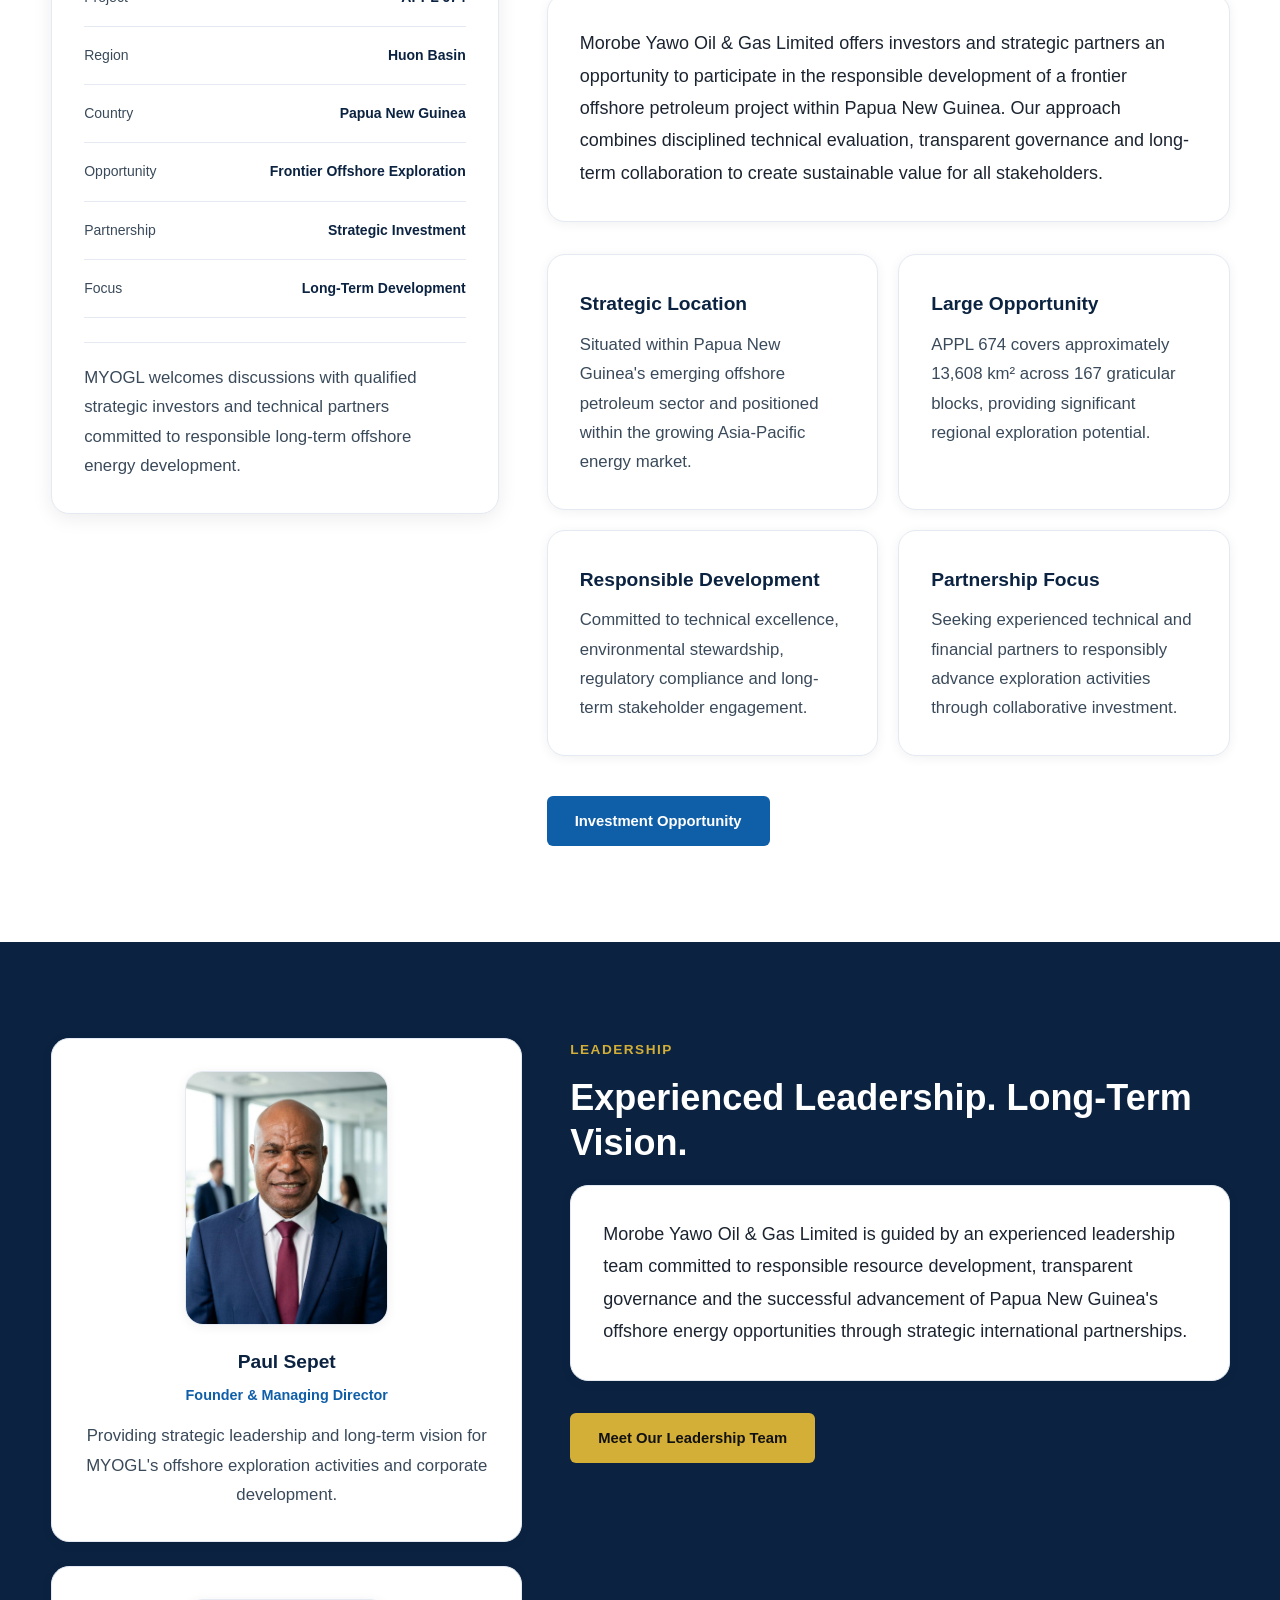
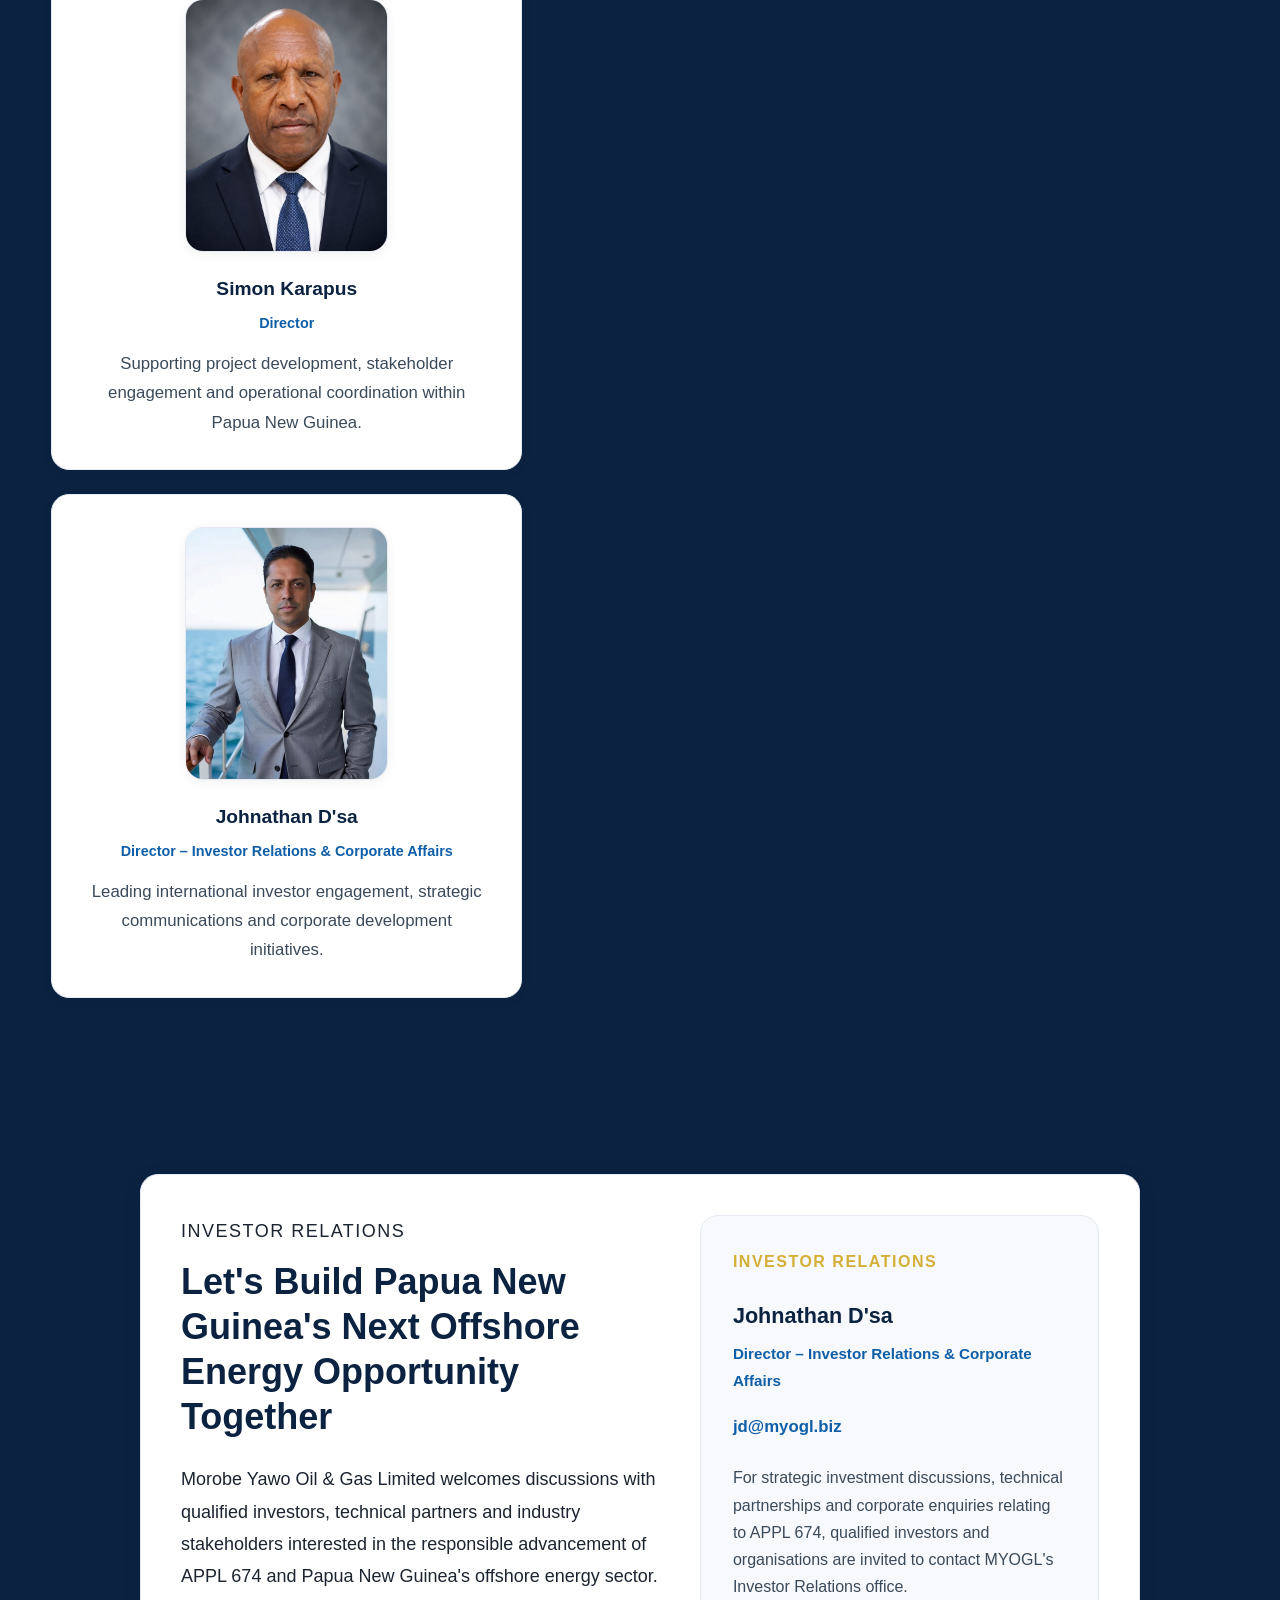
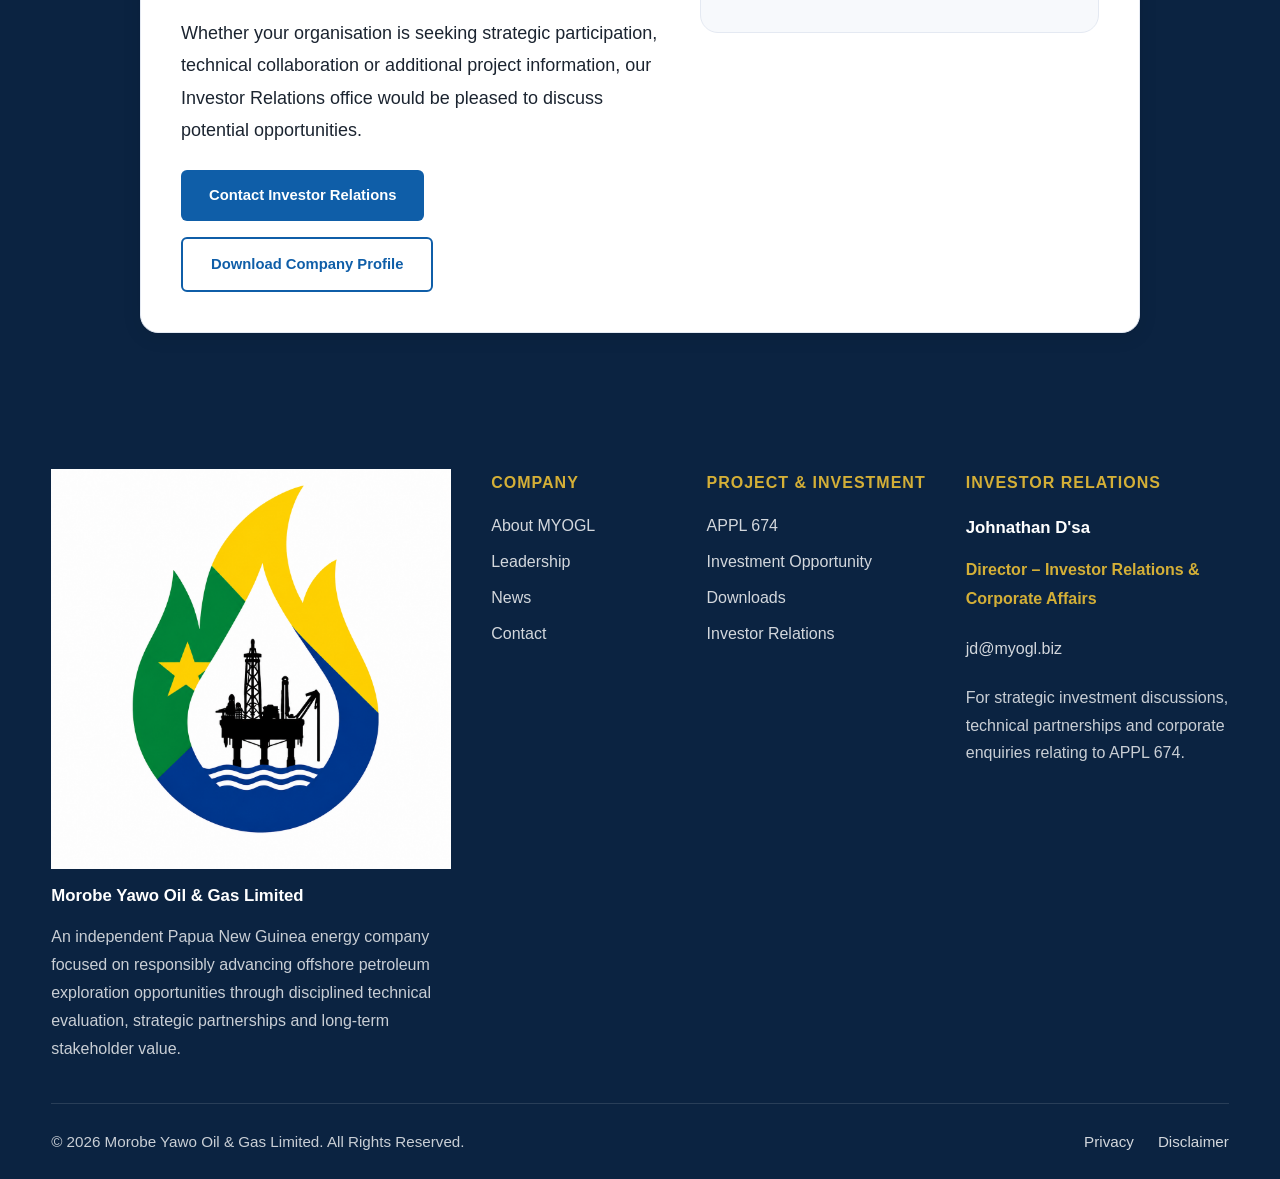
==== commit 7e2da82e: "Add PNG identity carousel to homepage" ====
--- a/index.html
+++ b/index.html
@@ -7,6 +7,7 @@
 <meta name="description" content="Morobe Yawo Oil &amp; Gas Limited is an independent Papua New Guinea energy company focused on responsible offshore petroleum exploration opportunities and strategic partnerships.">
 <link rel="icon" type="image/png" href="images/logos/icon.png">
 <link rel="stylesheet" href="assets/css/style.css">
+<link rel="stylesheet" href="assets/css/png-identity.css">
 </head>
 <body>
 <a class="skip-link" href="#main-content">Skip to main content</a>
@@ -107,9 +108,59 @@
 <section class="why-png-section">
 <div class="container">
 <div class="why-png-layout">
-<figure class="why-png-image why-png-map-figure">
-<img src="images/maps/appl674-application-area-map-clean.jpg" alt="APPL 674 application area map showing the Huon Basin offshore context in Papua New Guinea" class="why-png-map-image" loading="eager" decoding="async">
-<figcaption>APPL 674 application-area context in the Huon Basin. Source-derived map shown for geographic and technical context.</figcaption>
+<figure class="why-png-image png-identity-carousel" data-png-identity-carousel aria-label="Papua New Guinea identity carousel">
+<div class="png-identity-slides">
+<div class="png-identity-slide is-active" data-slide-index="0">
+<img src="images/logos/corporate-logo.png" alt="Morobe Yawo Oil & Gas Limited corporate logo" class="png-identity-image png-identity-image-contain" loading="eager" decoding="async">
+<div class="png-identity-caption">
+<span class="png-identity-title">Morobe Yawo Oil &amp; Gas Limited</span>
+<span class="png-identity-text">Advancing Papua New Guinea's Energy Future</span>
+</div>
+</div>
+<div class="png-identity-slide" data-slide-index="1">
+<img src="images/png-identity/png-flag.webp" alt="National flag of Papua New Guinea" class="png-identity-image png-identity-image-fill png-identity-image-flag" loading="lazy" decoding="async">
+<div class="png-identity-caption">
+<span class="png-identity-title">Papua New Guinea</span>
+<span class="png-identity-text">A nation of opportunity and resources</span>
+</div>
+</div>
+<div class="png-identity-slide" data-slide-index="2">
+<img src="images/png-identity/png-map.svg" alt="Map showing Papua New Guinea's location in the Asia-Pacific region" class="png-identity-image png-identity-image-fill png-identity-image-map" loading="lazy" decoding="async">
+<div class="png-identity-caption">
+<span class="png-identity-title">Strategic Location</span>
+<span class="png-identity-text">Positioned within the Asia-Pacific region</span>
+</div>
+</div>
+<div class="png-identity-slide" data-slide-index="3">
+<img src="images/png-identity/highlands.jpg" alt="Papua New Guinea highlands landscape" class="png-identity-image png-identity-image-cover" loading="lazy" decoding="async">
+<div class="png-identity-caption">
+<span class="png-identity-title">The Highlands</span>
+<span class="png-identity-text">A country of extraordinary landscapes and potential</span>
+</div>
+</div>
+<div class="png-identity-slide" data-slide-index="4">
+<img src="images/png-identity/morobe-lae-port.jpg" alt="Morobe Province and Lae port infrastructure" class="png-identity-image png-identity-image-cover" loading="lazy" decoding="async">
+<div class="png-identity-caption">
+<span class="png-identity-title">Morobe Province</span>
+<span class="png-identity-text">Gateway to growth and investment</span>
+</div>
+</div>
+<div class="png-identity-slide" data-slide-index="5">
+<img src="images/png-identity/sepik-blue-orchid.jpg" alt="Sepik blue orchid representing Papua New Guinea's natural heritage" class="png-identity-image png-identity-image-cover" loading="lazy" decoding="async">
+<div class="png-identity-caption">
+<span class="png-identity-title">Natural Heritage</span>
+<span class="png-identity-text">Celebrating Papua New Guinea's unique natural heritage</span>
+</div>
+</div>
+</div>
+<div class="png-identity-indicators" aria-label="Select Papua New Guinea identity slide">
+<button type="button" class="png-identity-indicator is-active" aria-label="Show Morobe Yawo Oil & Gas Limited slide" aria-current="true" data-slide-to="0"></button>
+<button type="button" class="png-identity-indicator" aria-label="Show Papua New Guinea slide" data-slide-to="1"></button>
+<button type="button" class="png-identity-indicator" aria-label="Show Strategic Location slide" data-slide-to="2"></button>
+<button type="button" class="png-identity-indicator" aria-label="Show The Highlands slide" data-slide-to="3"></button>
+<button type="button" class="png-identity-indicator" aria-label="Show Morobe Province slide" data-slide-to="4"></button>
+<button type="button" class="png-identity-indicator" aria-label="Show Natural Heritage slide" data-slide-to="5"></button>
+</div>
 </figure>
 <div class="why-png-content">
 <p class="section-label">STRATEGIC LOCATION</p>
@@ -411,5 +462,6 @@
 </footer>
 
 <script src="assets/js/script.js"></script>
+<script src="assets/js/png-identity.js"></script>
 </body>
-</html>+</html>
--- a/assets/css/style.css
+++ b/assets/css/style.css
@@ -418,3 +418,9 @@
   }
 }
 
+
+/* Soft section background utility */
+.section-soft{background:var(--bg)}
+
+/* Investment page burgundy accent */
+body.investment-page .section-label{color:#7A1F2B;font-weight:800}
--- a/assets/css/png-identity.css
+++ b/assets/css/png-identity.css
@@ -0,0 +1,163 @@
+.png-identity-carousel {
+position: relative;
+overflow: hidden;
+min-height: 420px;
+margin: 0;
+border-radius: 8px;
+background: #061b33;
+box-shadow: 0 18px 42px rgba(6, 27, 51, 0.18);
+}
+
+.png-identity-slides {
+position: relative;
+height: 100%;
+min-height: inherit;
+aspect-ratio: 4 / 3;
+}
+
+.png-identity-slide {
+position: absolute;
+inset: 0;
+display: flex;
+align-items: stretch;
+justify-content: center;
+opacity: 0;
+visibility: hidden;
+transition: opacity 1400ms ease, visibility 1400ms ease;
+background: linear-gradient(135deg, #071d36 0%, #102f4f 100%);
+}
+
+.png-identity-slide.is-active {
+opacity: 1;
+visibility: visible;
+z-index: 1;
+}
+
+.png-identity-image {
+display: block;
+width: 100%;
+height: 100%;
+}
+
+.png-identity-image-contain {
+object-fit: contain;
+padding: 42px;
+background: #ffffff;
+}
+
+.png-identity-image-cover {
+object-fit: cover;
+}
+
+.png-identity-image-fill {
+object-fit: cover;
+object-position: center;
+}
+
+.png-identity-image-map {
+object-position: center;
+}
+
+.png-identity-caption {
+position: absolute;
+left: 0;
+right: 0;
+bottom: 0;
+z-index: 2;
+display: block;
+padding: 84px 32px 32px;
+color: #ffffff;
+background: linear-gradient(180deg, rgba(4, 18, 34, 0) 0%, rgba(4, 18, 34, 0.88) 72%, rgba(4, 18, 34, 0.95) 100%);
+}
+
+.png-identity-title,
+.png-identity-text {
+display: block;
+}
+
+.png-identity-title {
+font-size: clamp(1.35rem, 2.4vw, 2rem);
+font-weight: 700;
+line-height: 1.15;
+}
+
+.png-identity-text {
+max-width: 36rem;
+margin-top: 8px;
+font-size: 1rem;
+line-height: 1.55;
+color: rgba(255, 255, 255, 0.9);
+}
+
+.png-identity-indicators {
+position: absolute;
+left: 32px;
+bottom: 18px;
+z-index: 3;
+display: flex;
+gap: 9px;
+align-items: center;
+}
+
+.png-identity-indicator {
+width: 10px;
+height: 10px;
+padding: 0;
+border: 1px solid rgba(255, 255, 255, 0.76);
+border-radius: 50%;
+background: rgba(255, 255, 255, 0.28);
+cursor: pointer;
+transition: background-color 200ms ease, border-color 200ms ease, transform 200ms ease;
+}
+
+.png-identity-indicator:hover,
+.png-identity-indicator:focus-visible {
+background: #ffffff;
+border-color: #ffffff;
+outline: 2px solid #8a1538;
+outline-offset: 3px;
+}
+
+.png-identity-indicator.is-active {
+background: #8a1538;
+border-color: #ffffff;
+transform: scale(1.18);
+}
+
+@media (max-width: 760px) {
+.png-identity-carousel {
+min-height: 320px;
+}
+
+.png-identity-slides {
+aspect-ratio: 16 / 11;
+}
+
+.png-identity-image-contain {
+padding: 28px;
+}
+
+.png-identity-caption {
+padding: 72px 22px 28px;
+}
+
+.png-identity-title {
+font-size: 1.32rem;
+}
+
+.png-identity-text {
+font-size: 0.95rem;
+}
+
+.png-identity-indicators {
+left: 22px;
+bottom: 14px;
+}
+}
+
+@media (prefers-reduced-motion: reduce) {
+.png-identity-slide,
+.png-identity-indicator {
+transition: none;
+}
+}
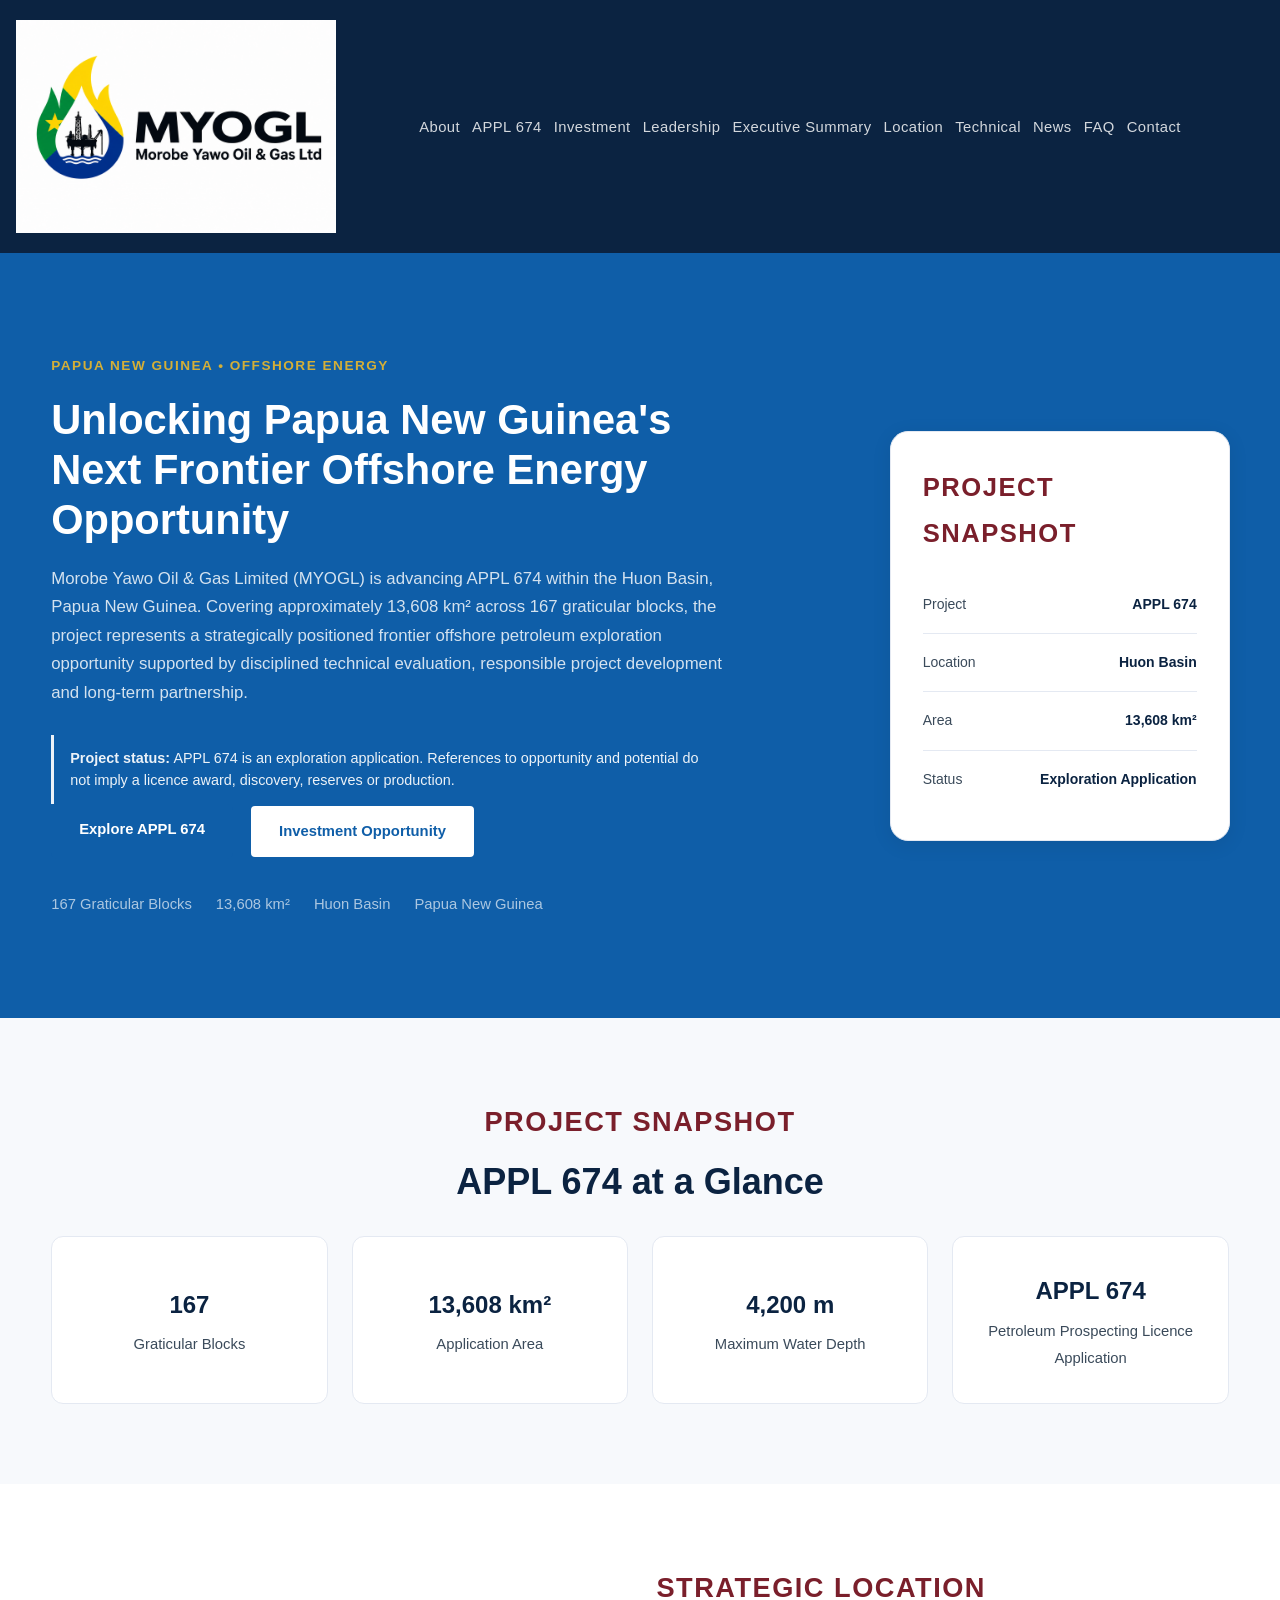
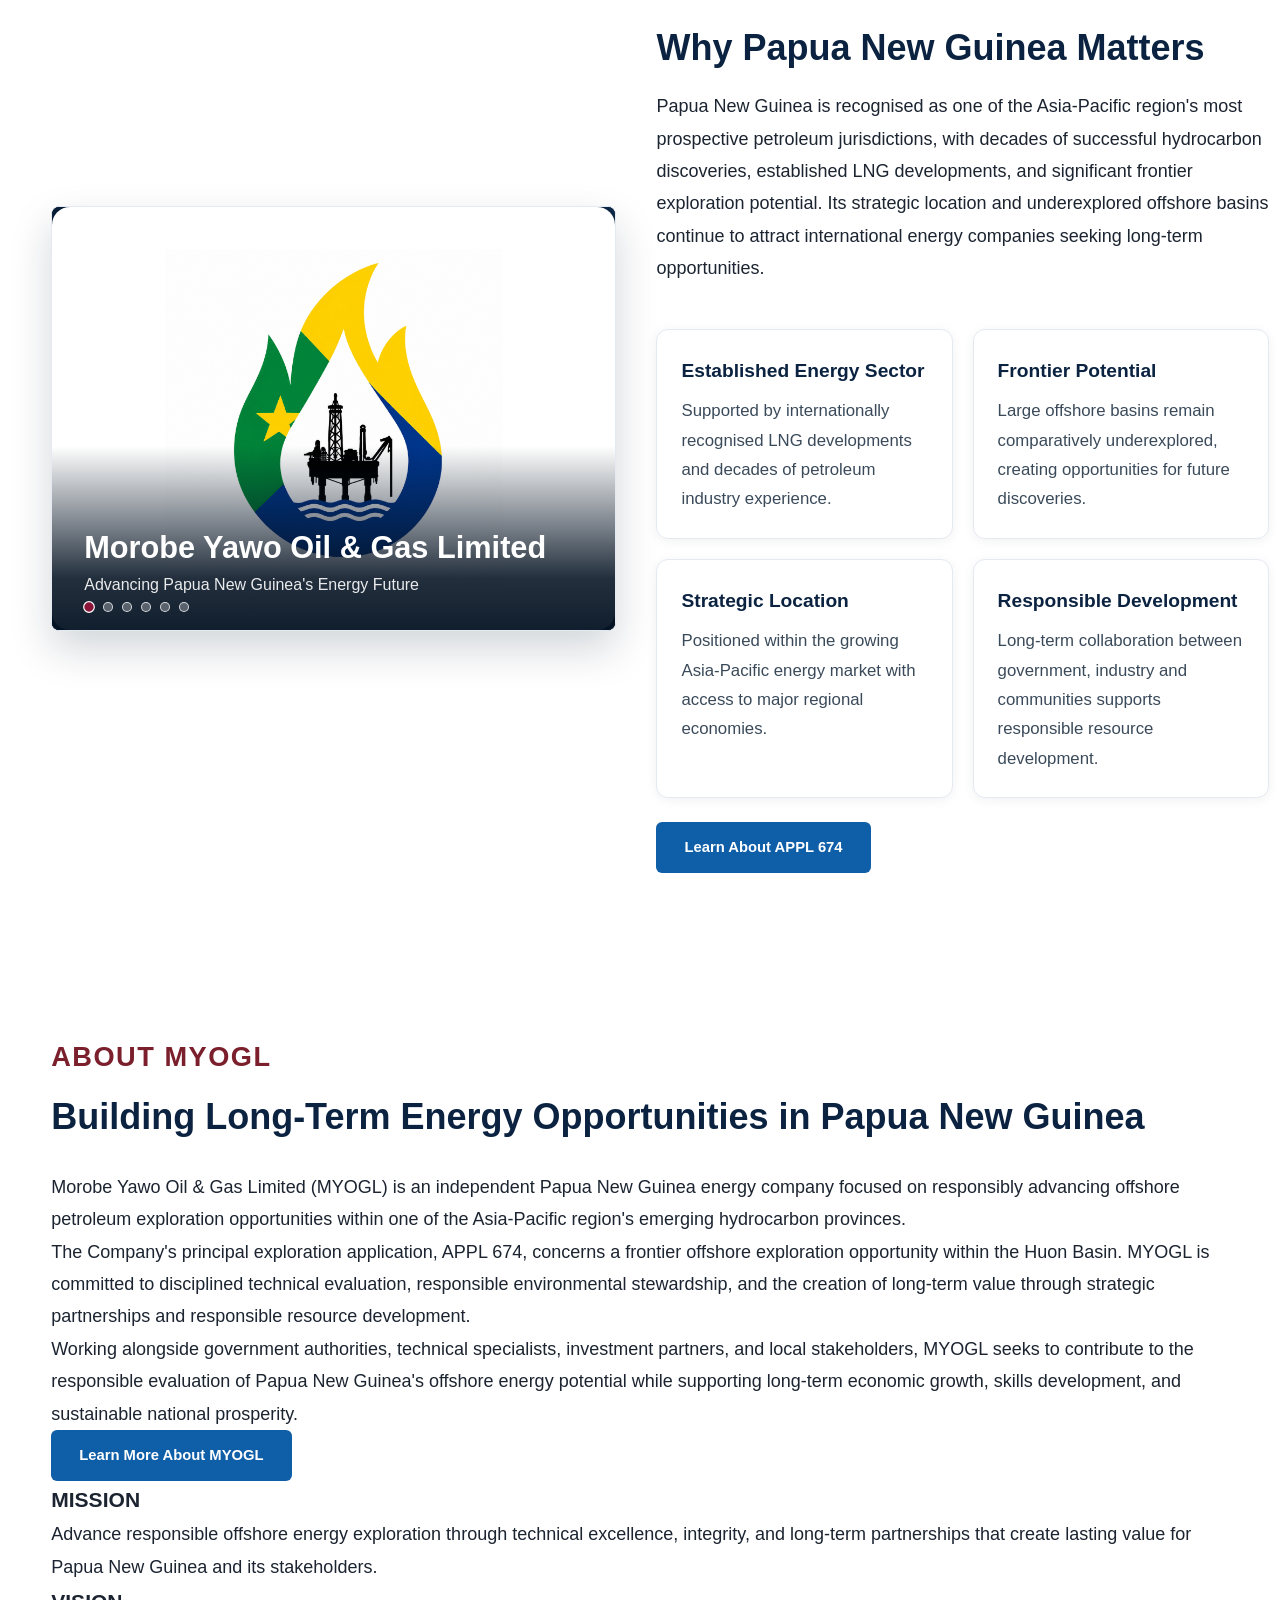
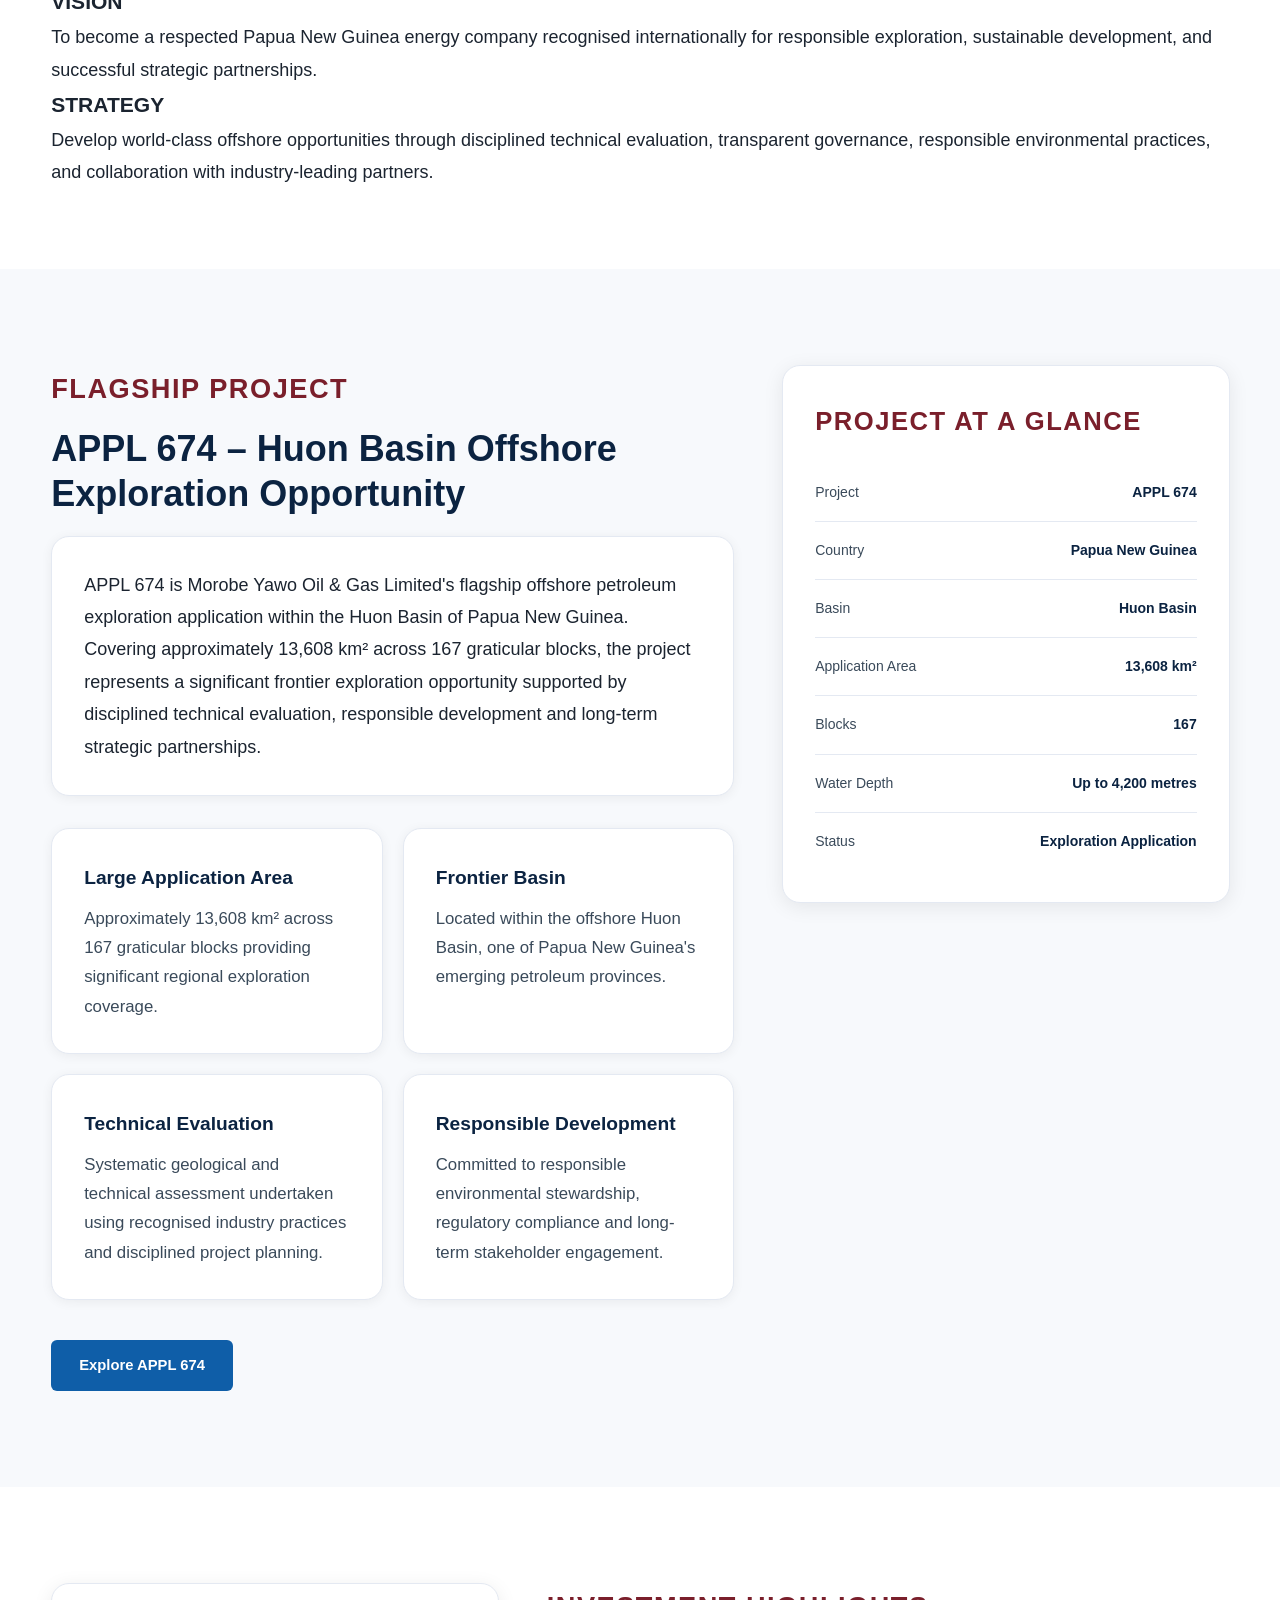
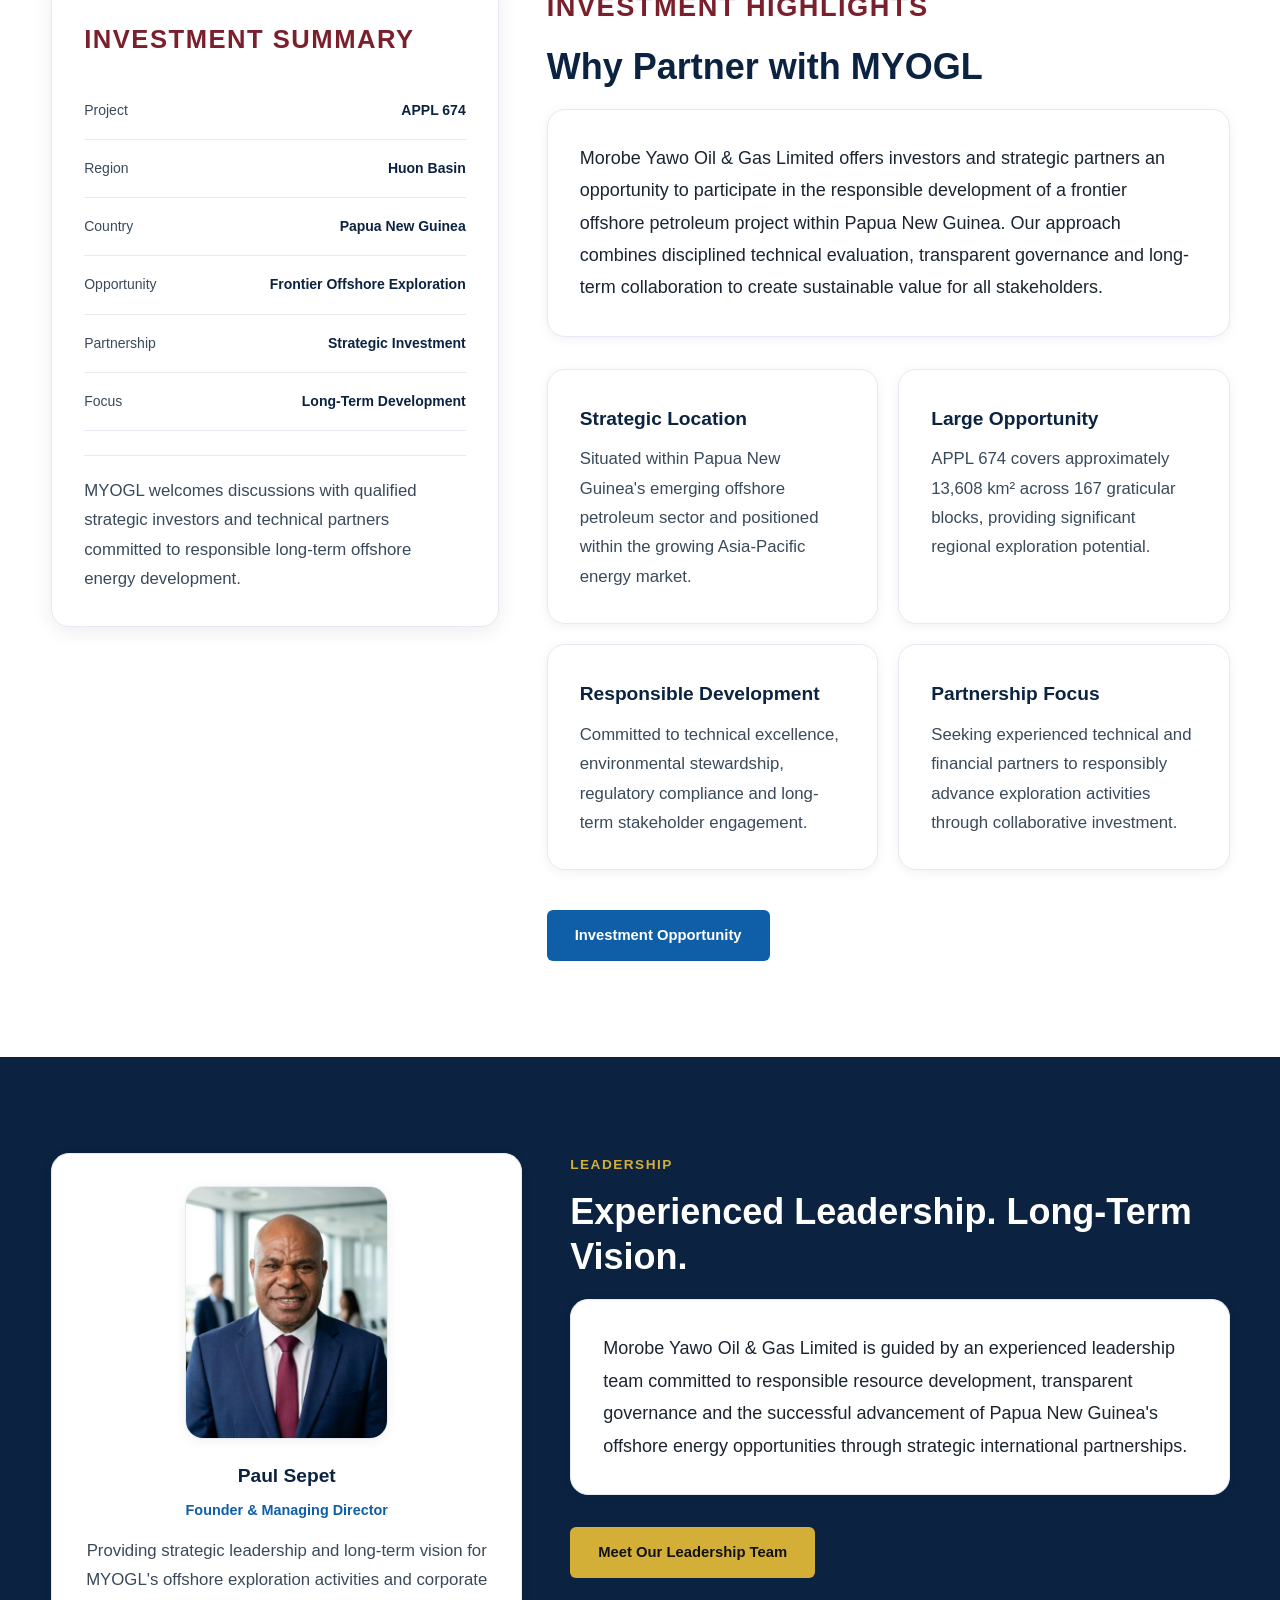
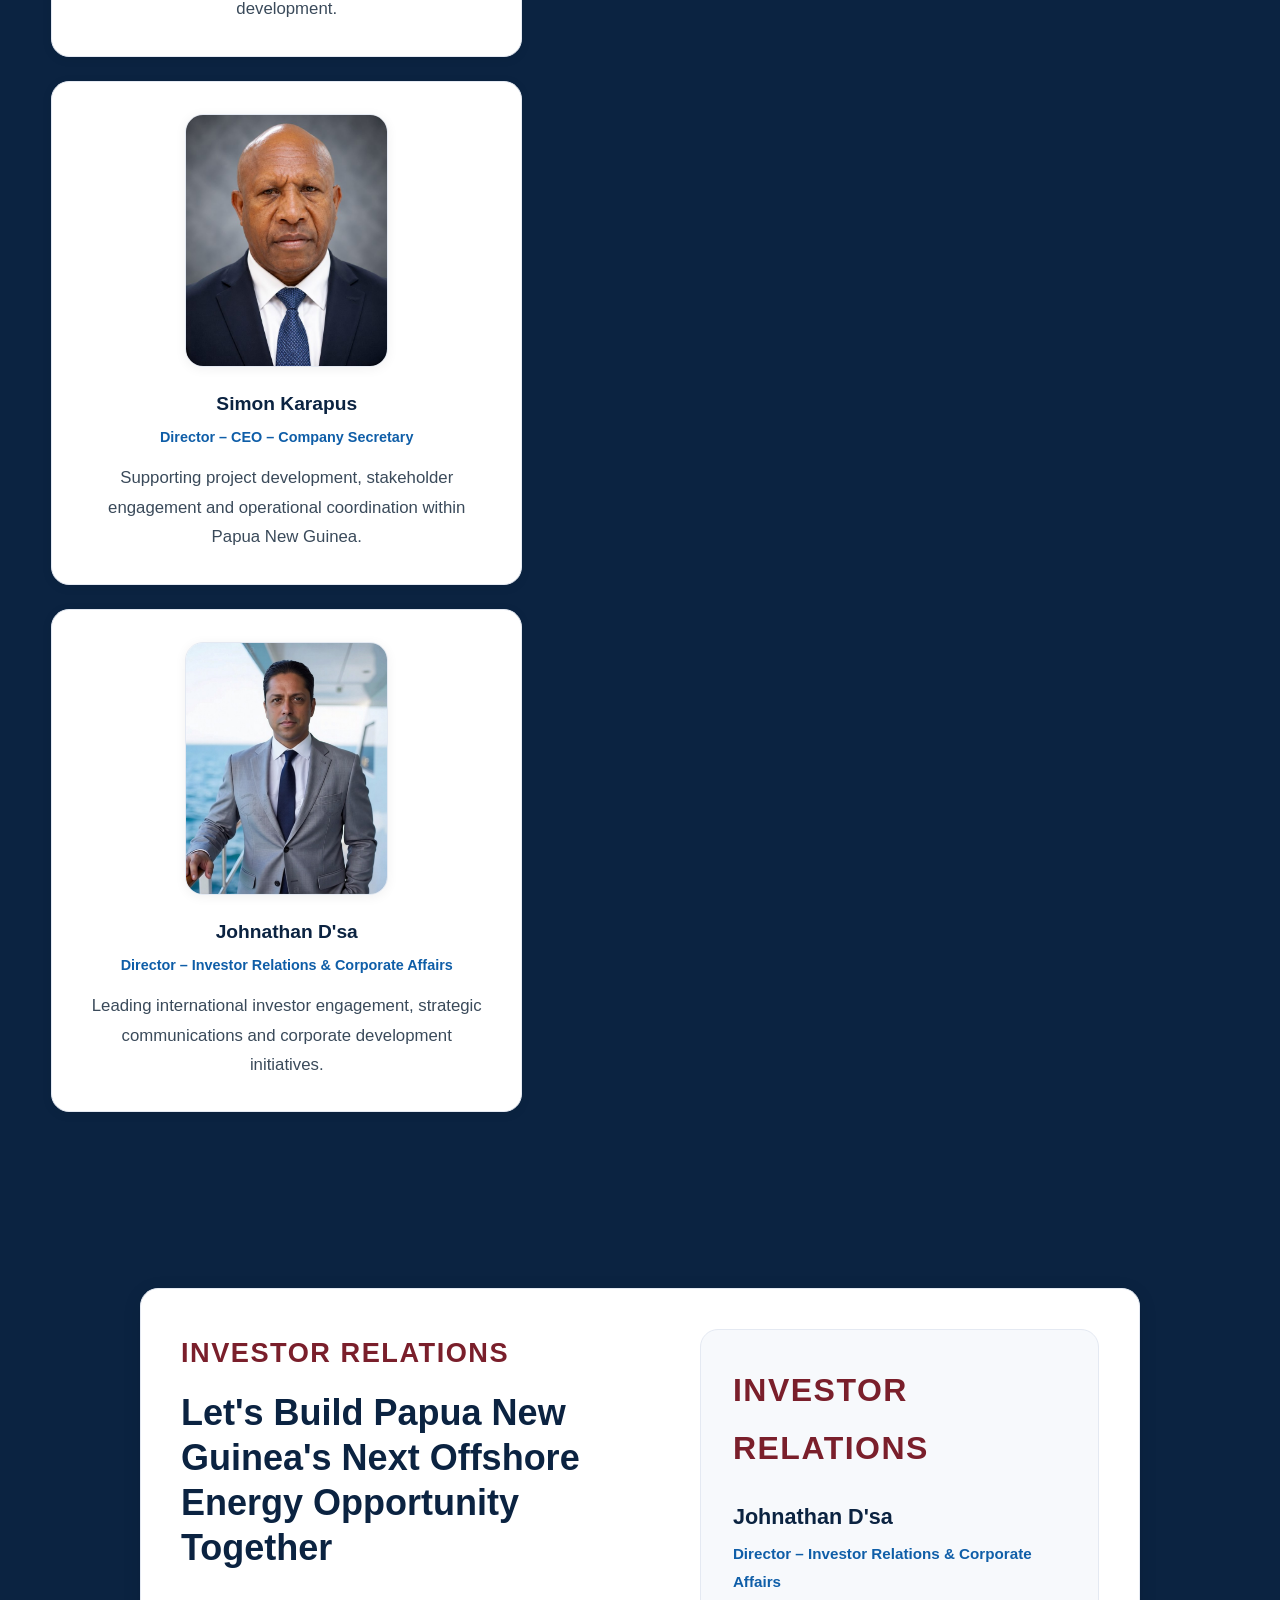
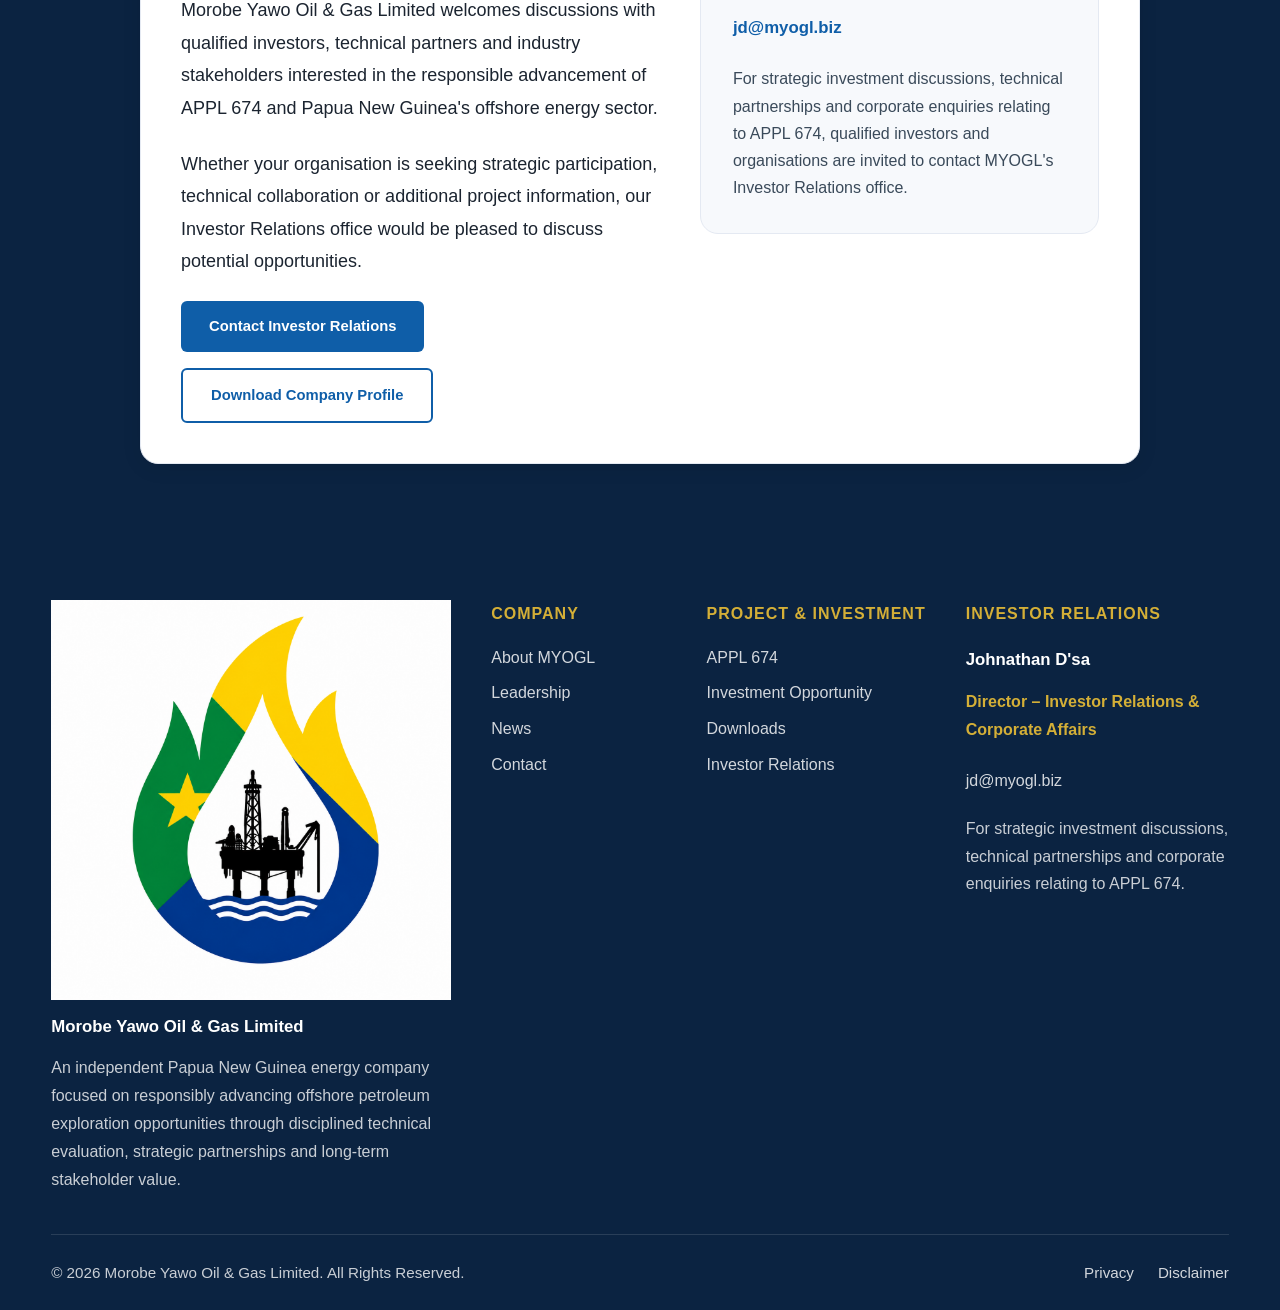
==== commit 5101c71c: "Add standalone APPL pages and refine homepage navigation" ====
--- a/index.html
+++ b/index.html
@@ -9,7 +9,7 @@
 <link rel="stylesheet" href="assets/css/style.css">
 <link rel="stylesheet" href="assets/css/png-identity.css">
 </head>
-<body>
+<body class="home-page">
 <a class="skip-link" href="#main-content">Skip to main content</a>
 
 <!-- Sticky Navigation -->
@@ -23,7 +23,11 @@
 <li><a href="appl674.html">APPL 674</a></li>
 <li><a href="investment.html">Investment</a></li>
 <li><a href="leadership.html">Leadership</a></li>
+<li><a href="executive-summary.html">Executive Summary</a></li>
+<li><a href="location.html">Location</a></li>
+<li><a href="technical.html">Technical</a></li>
 <li><a href="news.html">News</a></li>
+<li><a href="faq.html">FAQ</a></li>
 <li><a href="contact.html">Contact</a></li>
 </ul>
 </nav>
@@ -367,7 +371,7 @@
 <div class="leadership-card">
 <img src="images/leadership/simon-karapus.jpg" alt="Simon Karapus" class="leadership-photo" loading="lazy">
 <h3>Simon Karapus</h3>
-<p class="leadership-position">Director</p>
+<p class="leadership-position">Director – CEO – Company Secretary</p>
 <p>Supporting project development, stakeholder engagement and operational coordination within Papua New Guinea.</p>
 </div>
 <div class="leadership-card">
--- a/assets/css/style.css
+++ b/assets/css/style.css
@@ -28,7 +28,7 @@
 /* Hero Snapshot Card */
 .hero-panel{display:flex;justify-content:flex-end}
 .snapshot-card{background:var(--white);border:1px solid var(--border);border-radius:1.125rem;padding:2rem;box-shadow:0 4px 20px rgba(0,0,0,.08);width:100%;max-width:340px}
-.snapshot-heading{color:var(--accent);text-transform:uppercase;font-size:.8rem;letter-spacing:1.5px;font-weight:600;margin-bottom:1.25rem}
+.snapshot-heading{color:#7A1F2B;text-transform:uppercase;font-size:1.6rem;letter-spacing:1.5px;font-weight:700;margin-bottom:1.25rem}
 .snapshot-row{display:flex;justify-content:space-between;align-items:center;padding:1rem 0;border-bottom:1px solid var(--border)}
 .snapshot-row:last-child{border-bottom:none}
 .snapshot-key{color:var(--muted);font-size:.875rem}
@@ -124,7 +124,7 @@
 .ir-main>p{font-size:1.125rem;font-weight:500;line-height:1.8;color:var(--text);margin-bottom:1.5rem}
 .ir-actions{display:flex;gap:16px;flex-wrap:wrap;margin-top:.5rem}
 .ir-contact{background:var(--bg);border:1px solid var(--border);border-radius:1.125rem;padding:2rem}
-.ir-contact h3{font-size:1rem;font-weight:700;color:var(--accent);text-transform:uppercase;letter-spacing:1.5px;margin-bottom:1.25rem}
+.ir-contact h3{font-size:2rem;font-weight:700;color:#7A1F2B;text-transform:uppercase;letter-spacing:1.5px;margin-bottom:1.25rem}
 .ir-contact-name{font-size:1.35rem;font-weight:700;color:var(--primary);margin-bottom:.25rem}
 .ir-contact-position{font-size:.95rem;font-weight:600;color:var(--hero-blue);margin-bottom:1rem}
 .ir-contact-email{display:inline-block;font-size:1.05rem;font-weight:600;color:var(--hero-blue);text-decoration:none;margin-bottom:1.25rem;padding:2px 0;transition:color .2s,text-decoration .2s}
@@ -141,7 +141,7 @@
 .tech-figure{margin:2rem 0;text-align:center}
 .tech-figure img{max-width:100%;height:auto;border-radius:1.125rem;border:1px solid var(--border);box-shadow:0 2px 12px rgba(0,0,0,.06)}
 .tech-figure figcaption{font-size:.9rem;font-weight:500;color:var(--muted);margin-top:.75rem;line-height:1.6;text-align:center;max-width:720px;margin-left:auto;margin-right:auto}
-.tech-figure .map-label{font-size:.85rem;font-weight:600;color:var(--accent);text-transform:uppercase;letter-spacing:1px;margin-bottom:.5rem;display:block}
+.tech-figure .map-label{font-size:1.7rem;font-weight:700;color:#7A1F2B;text-transform:uppercase;letter-spacing:1px;margin-bottom:.5rem;display:block}
 .why-png-content .section-label{margin-bottom:.75rem}
 .why-png-content h2{font-size:2.25rem;font-weight:700;color:var(--primary);margin-bottom:1.25rem;line-height:1.25}
 .why-png-content>p{font-size:1.125rem;font-weight:500;line-height:1.8;color:var(--text);margin-bottom:2.75rem}
@@ -423,4 +423,101 @@
 .section-soft{background:var(--bg)}
 
 /* Investment page burgundy accent */
-body.investment-page .section-label{color:#7A1F2B;font-weight:800}
+body.investment-page .section-label{color:#7A1F2B;font-size:1.7rem;font-weight:800}
+
+/* Homepage light-background burgundy label treatment */
+.stats-section .section-label,
+.why-png-section .section-label,
+.about-section .section-label,
+.project-section .section-label,
+.invest-section .section-label {
+  color: #7A1F2B;
+  font-size: 1.7rem;
+  font-weight: 700;
+}
+
+.hero-panel .snapshot-heading,
+.project-section .snapshot-heading,
+.invest-section .snapshot-heading {
+  color: #7A1F2B;
+  font-size: 1.6rem;
+  font-weight: 700;
+}
+
+/* Light-background Investor Relations panel burgundy label */
+.ir-panel .ir-main .section-label {
+  color: #7A1F2B;
+  font-size: 1.7rem;
+  font-weight: 700;
+}
+
+/* News page light-background burgundy label treatment */
+.news-page .news-intro .section-label,
+.news-page .update-panel .section-label {
+  color: #7A1F2B;
+  font-size: 1.7rem;
+  font-weight: 700;
+}
+
+.news-page .news-category {
+  color: #7A1F2B;
+  font-size: 1.56rem;
+  font-weight: 700;
+}
+
+.news-page .update-contact h3 {
+  color: #7A1F2B;
+  font-size: 1.8rem;
+  font-weight: 700;
+}
+
+/* Homepage-only wide header alignment */
+@media (min-width: 1100px) {
+  body.home-page .site-header > .container {
+    max-width: none;
+    width: 100%;
+    padding-left: 16px;
+    padding-right: 16px;
+  }
+
+  body.home-page .navbar {
+    width: 100%;
+  }
+
+  body.home-page .brand {
+    margin-right: auto;
+  }
+
+  body.home-page .nav-links {
+    margin-left: auto;
+    justify-content: flex-end;
+    gap: 16px;
+  }
+}
+
+
+/* Homepage navigation wider text treatment without increasing height */
+@media (min-width: 1100px) {
+  body.home-page .nav-links {
+    gap: 12px;
+  }
+
+  body.home-page .nav-links a {
+    letter-spacing: 0.45px;
+    white-space: nowrap;
+  }
+}
+
+/* Homepage navigation centred between logo and right banner edge */
+@media (min-width: 1100px) {
+  body.home-page .navbar > nav {
+    flex: 1;
+    min-width: 0;
+  }
+
+  body.home-page .nav-links {
+    width: 100%;
+    margin-left: 0;
+    justify-content: center;
+  }
+}
